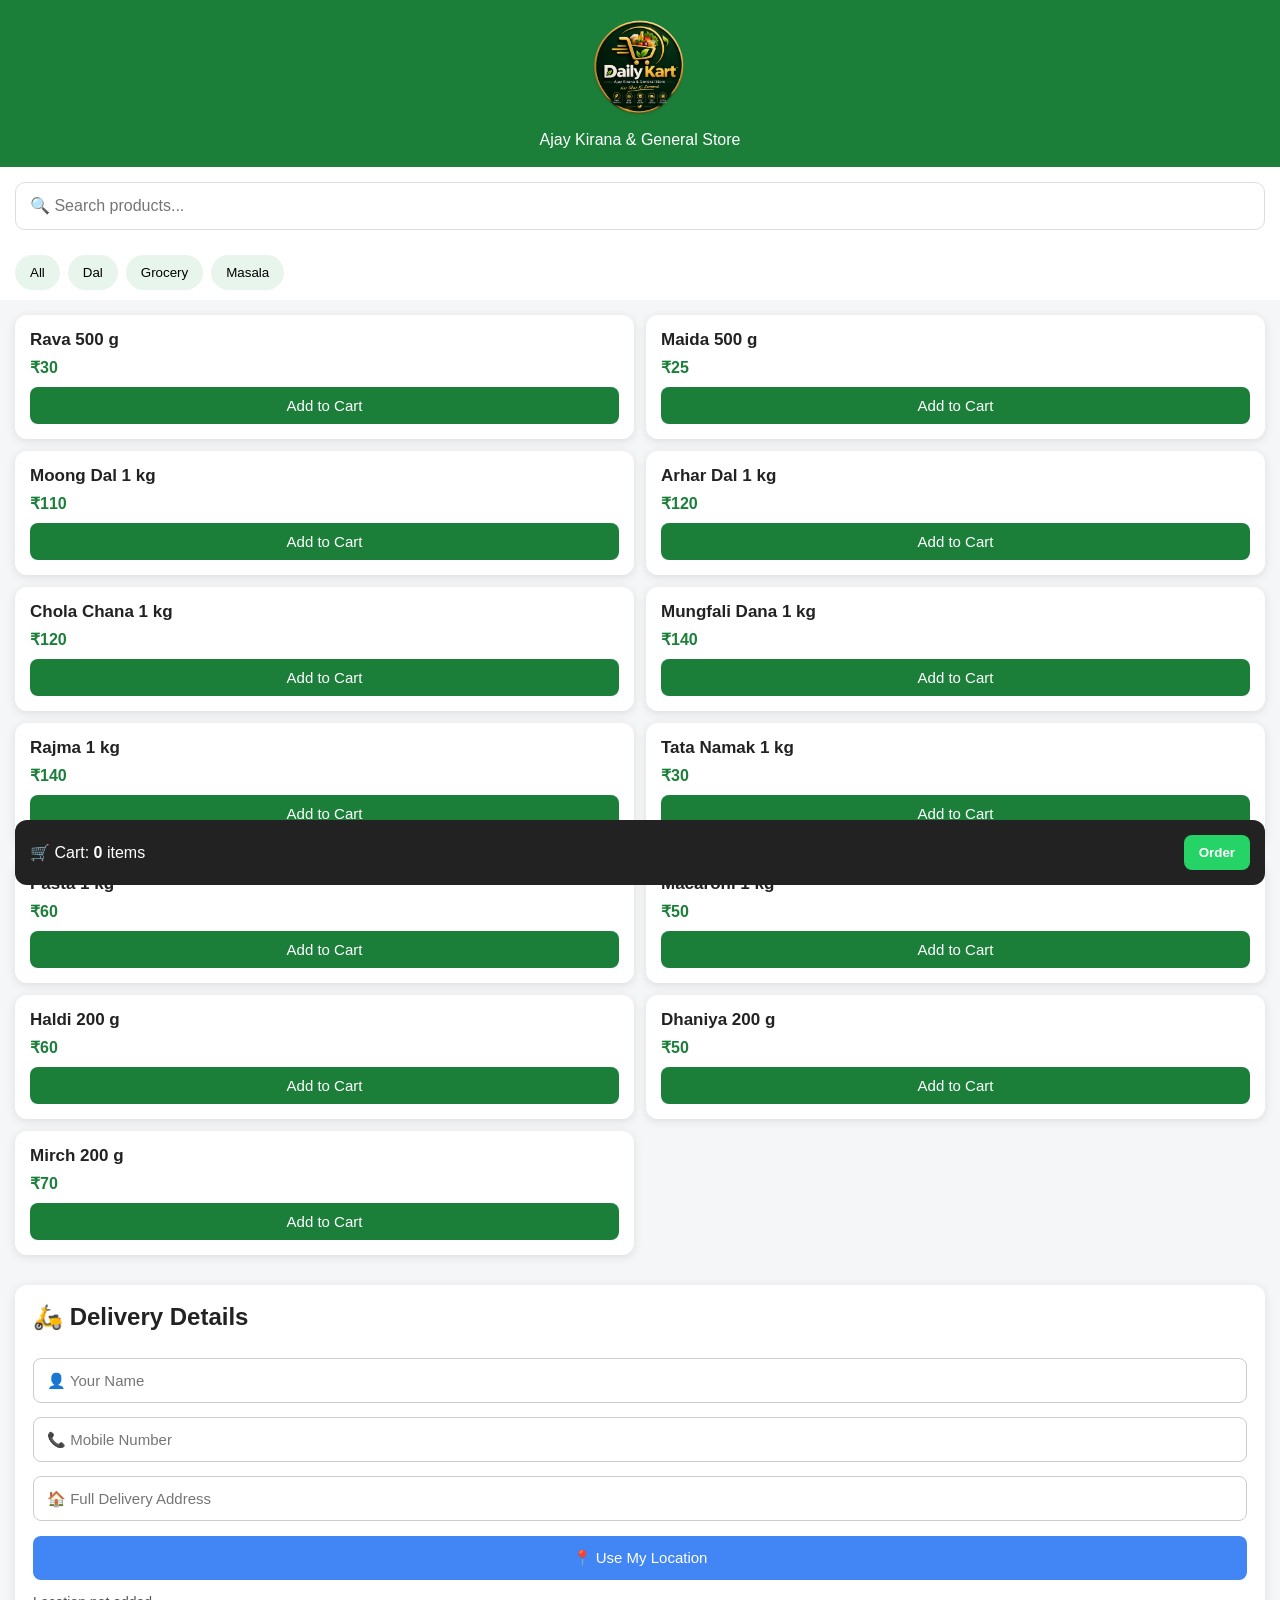
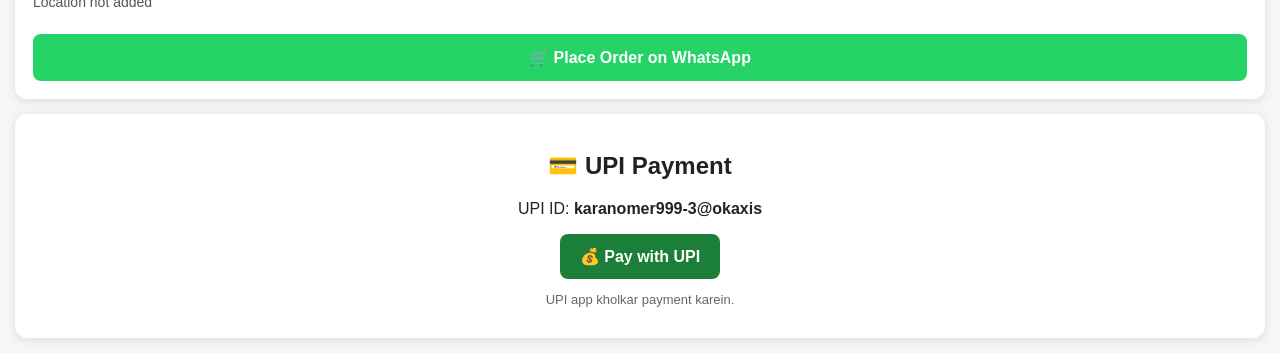
==== index.html @ 1f02f344 "Include logo image in header Added logo image to the header section." ====
<!DOCTYPE html>
<html lang="en">
<head>
<meta charset="UTF-8">
<meta name="viewport" content="width=device-width, initial-scale=1.0">

<title>Daily Kart - Ajay Kirana & General Store</title>

<style>
*{
  box-sizing:border-box;
}

body{
  margin:0;
  font-family:Arial,sans-serif;
  background:#f5f6f8;
  color:#222;
}

header{
  background:#1b7f3a;
  color:white;
  padding:18px;
  text-align:center;
}

header h1{
  margin:0;
  font-size:28px;
}

header p{
  margin:6px 0 0;
}

.search{
  padding:15px;
  background:white;
}

.search input{
  width:100%;
  padding:14px;
  border:1px solid #ddd;
  border-radius:10px;
  font-size:16px;
}

.categories{
  display:flex;
  gap:8px;
  overflow:auto;
  padding:10px 15px;
  background:white;
}

.categories button{
  border:0;
  padding:10px 15px;
  border-radius:20px;
  background:#e8f5ec;
  white-space:nowrap;
}

.products{
  display:grid;
  grid-template-columns:1fr 1fr;
  gap:12px;
  padding:15px;
}

.product{
  background:white;
  border-radius:12px;
  padding:15px;
  box-shadow:0 2px 8px #ddd;
}

.product h3{
  margin:0 0 8px;
  font-size:17px;
}

.price{
  color:#1b7f3a;
  font-weight:bold;
}

.product button{
  width:100%;
  margin-top:10px;
  padding:10px;
  border:0;
  border-radius:8px;
  background:#1b7f3a;
  color:white;
  font-size:15px;
}

.delivery{
  background:white;
  margin:15px;
  padding:18px;
  border-radius:12px;
  box-shadow:0 2px 8px #ddd;
}

.delivery h2{
  margin-top:0;
}

.delivery input{
  width:100%;
  padding:13px;
  margin:7px 0;
  border:1px solid #ccc;
  border-radius:8px;
  font-size:15px;
}

.location-btn{
  width:100%;
  padding:13px;
  margin-top:8px;
  border:0;
  border-radius:8px;
  background:#4285f4;
  color:white;
  font-size:15px;
}

.order-btn{
  width:100%;
  padding:14px;
  margin-top:10px;
  border:0;
  border-radius:8px;
  background:#25d366;
  color:white;
  font-size:16px;
  font-weight:bold;
}

#locationStatus{
  font-size:14px;
  color:#555;
}

.cart{
  position:fixed;
  bottom:15px;
  left:15px;
  right:15px;
  background:#222;
  color:white;
  padding:15px;
  border-radius:12px;
  display:flex;
  justify-content:space-between;
  align-items:center;
}

.cart button{
  background:#25d366;
  border:0;
  color:white;
  padding:10px 15px;
  border-radius:8px;
  font-weight:bold;
}
</style>
</head>

<body>

<header>
  <h1>
  <img src="daily-kart-premium-logo-4.png"
       alt="Daily Kart Logo"
       style="width:100px;height:100px;object-fit:contain;">
</h1>
<p>Ajay Kirana & General Store</p>
</header>

<div class="search">
<input
id="search"
type="text"
placeholder="🔍 Search products..."
>
</div>

<div class="categories">
<button onclick="filterProducts('all')">All</button>
<button onclick="filterProducts('dal')">Dal</button>
<button onclick="filterProducts('grocery')">Grocery</button>
<button onclick="filterProducts('masala')">Masala</button>
</div>

<div class="products" id="products"></div>

<div class="delivery">

<h2>🛵 Delivery Details</h2>

<input
id="customerName"
type="text"
placeholder="👤 Your Name"
>

<input
id="mobile"
type="tel"
placeholder="📞 Mobile Number"
>

<input
id="address"
type="text"
placeholder="🏠 Full Delivery Address"
>

<button
class="location-btn"
onclick="shareLocation()"
>
📍 Use My Location
</button>

<p id="locationStatus">
Location not added
</p>

<button
class="order-btn"
onclick="order()"
>
🛒 Place Order on WhatsApp
</button>

</div>

<div class="cart">

<span>
🛒 Cart: <b id="count">0</b> items
</span>

<button onclick="order()">
Order
</button>

</div>

<script>

const products = [

["Rava 500 g","grocery",30],

["Maida 500 g","grocery",25],

["Moong Dal 1 kg","dal",110],

["Arhar Dal 1 kg","dal",120],

["Chola Chana 1 kg","dal",120],

["Mungfali Dana 1 kg","grocery",140],

["Rajma 1 kg","dal",140],

["Tata Namak 1 kg","grocery",30],

["Pasta 1 kg","grocery",60],

["Macaroni 1 kg","grocery",50],

["Haldi 200 g","masala",60],

["Dhaniya 200 g","masala",50],

["Mirch 200 g","masala",70]

];

let cart = [];

let locationLink = "";


function showProducts(list = products){

const box = document.getElementById("products");

box.innerHTML = "";

list.forEach(p => {

box.innerHTML += `

<div class="product">

<h3>${p[0]}</h3>

<div class="price">
₹${p[2]}
</div>

<button onclick="addToCart('${p[0]}',${p[2]})">
Add to Cart
</button>

</div>

`;

});

}


function addToCart(name,price){

cart.push({
name:name,
price:price
});

document.getElementById("count").innerText =
cart.length;

}


function filterProducts(category){

if(category === "all"){

showProducts();

}else{

showProducts(
products.filter(p => p[1] === category)
);

}

}


document.getElementById("search")
.addEventListener("input",function(){

const text =
this.value.toLowerCase();

showProducts(

products.filter(p =>
p[0].toLowerCase().includes(text)
)

);

});


function shareLocation(){

if(!navigator.geolocation){

alert("Location is not supported on this phone.");

return;

}

document.getElementById("locationStatus").innerText =
"📍 Getting your location...";


navigator.geolocation.getCurrentPosition(

function(position){

const lat =
position.coords.latitude;

const lon =
position.coords.longitude;

locationLink =
"https://www.google.com/maps?q=" +
lat + "," + lon;

document.getElementById("locationStatus").innerText =
"✅ Location added successfully";

},

function(){

document.getElementById("locationStatus").innerText =
"❌ Location permission denied";

alert(
"Please allow location permission in Chrome."
);

}

);

}


function order(){

if(cart.length === 0){

alert(
"Please add products to cart first."
);

return;

}


const name =
document.getElementById("customerName").value.trim();

const mobile =
document.getElementById("mobile").value.trim();

const address =
document.getElementById("address").value.trim();


if(name === ""){

alert("Please enter your name.");

return;

}


if(mobile === ""){

alert("Please enter your mobile number.");

return;

}


if(address === ""){

alert("Please enter your delivery address.");

return;

}


let total = 0;

let items = "";


cart.forEach(function(item,index){

total += item.price;

items +=
(index + 1) +
". " +
item.name +
" - ₹" +
item.price +
"\n";

});


let message =

"🛒 DAILY KART ORDER\n\n" +

"👤 Name: " +
name +
"\n" +

"📞 Mobile: " +
mobile +
"\n" +

"🏠 Address: " +
address +
"\n\n" +

"📦 ITEMS:\n" +

items +

"\n💰 Total: ₹" +
total +
"\n";


if(locationLink !== ""){

message +=
"\n📍 Delivery Location:\n" +
locationLink +
"\n";

}else{

message +=
"\n📍 Location: Not provided\n";

}


message +=
"\nThank you for ordering from Daily Kart!";


const whatsappURL =

"https://wa.me/918840299142?text=" +

encodeURIComponent(message);


window.location.href = whatsappURL;

}


showProducts();

</script>
<div style="background:white;margin:15px;padding:18px;border-radius:12px;box-shadow:0 2px 8px #ddd;text-align:center;">
  <h2>💳 UPI Payment</h2>
  <p>UPI ID: <b>karanomer999-3@okaxis</b></p>

  <a href="upi://pay?pa=karanomer999-3@okaxis&pn=Daily%20Kart&cu=INR"
     style="display:inline-block;background:#1b7f3a;color:white;padding:13px 20px;border-radius:8px;text-decoration:none;font-weight:bold;">
     💰 Pay with UPI
  </a>

  <p style="font-size:13px;color:#666;">
    UPI app kholkar payment karein.
  </p>
</div>
</body>
</html>
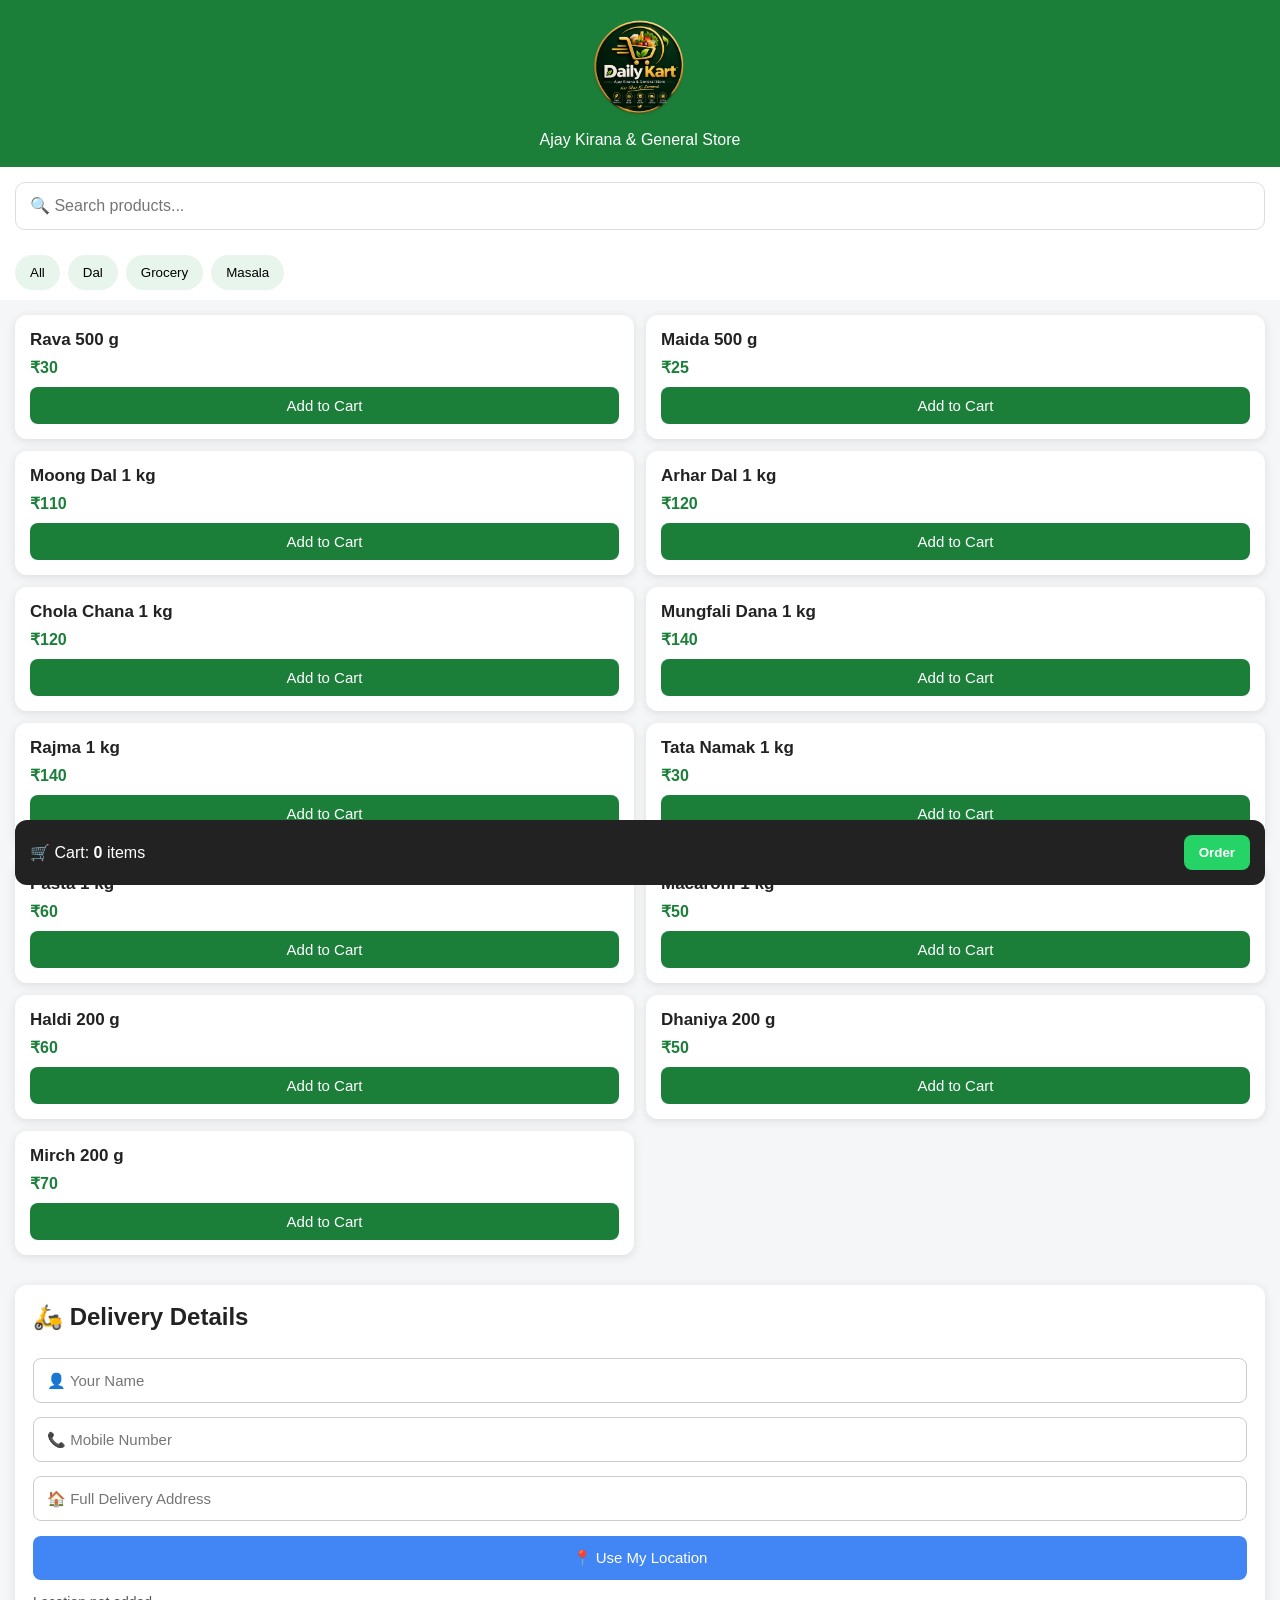
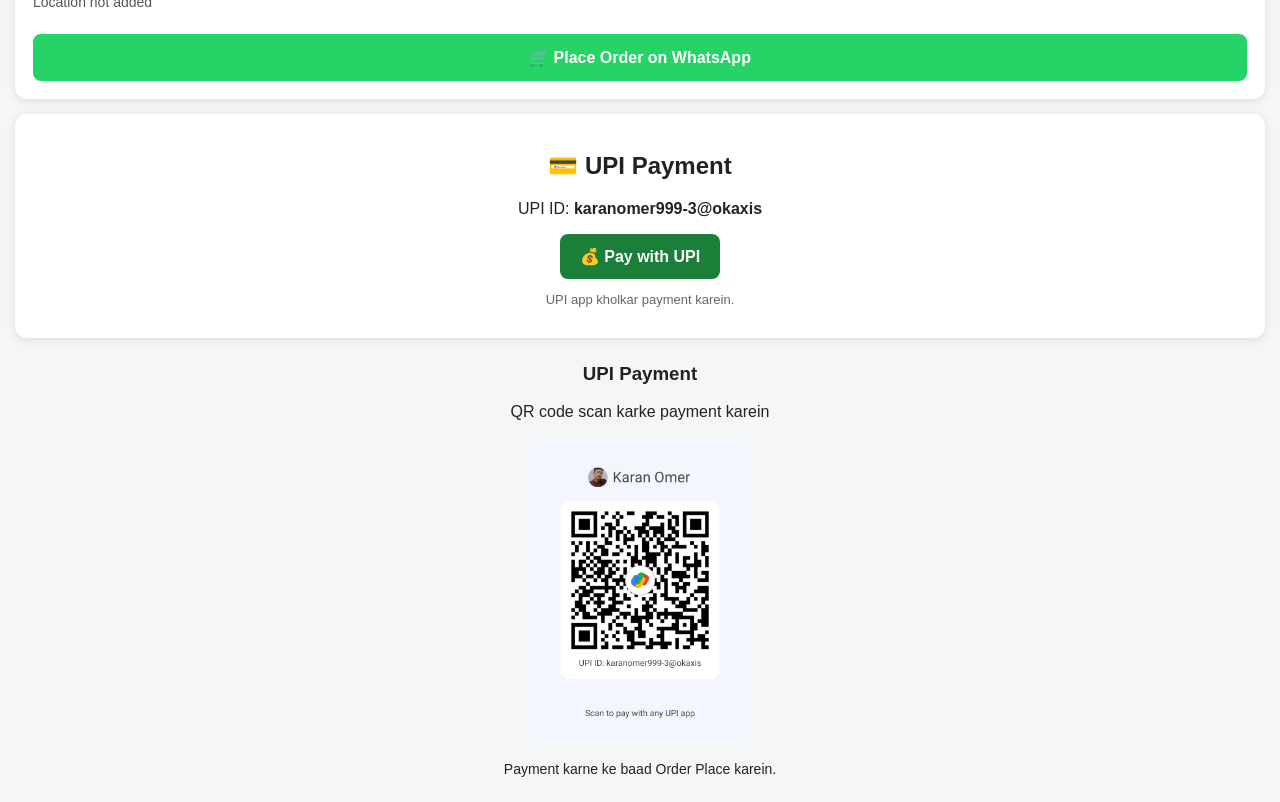
==== commit d42df037: "Add UPI payment section to index.html Added UPI payment section with QR code." ====
--- a/index.html
+++ b/index.html
@@ -560,5 +560,12 @@
     UPI app kholkar payment karein.
   </p>
 </div>
+<div style="text-align:center; margin:25px 0;">
+  <h3>UPI Payment</h3>
+  <p>QR code scan karke payment karein</p>
+  <img src="GooglePay_QR%20(1).png" alt="Google Pay QR Code"
+       style="width:220px; max-width:80%; height:auto;">
+  <p style="font-size:14px;">Payment karne ke baad Order Place karein.</p>
+</div>
 </body>
 </html>
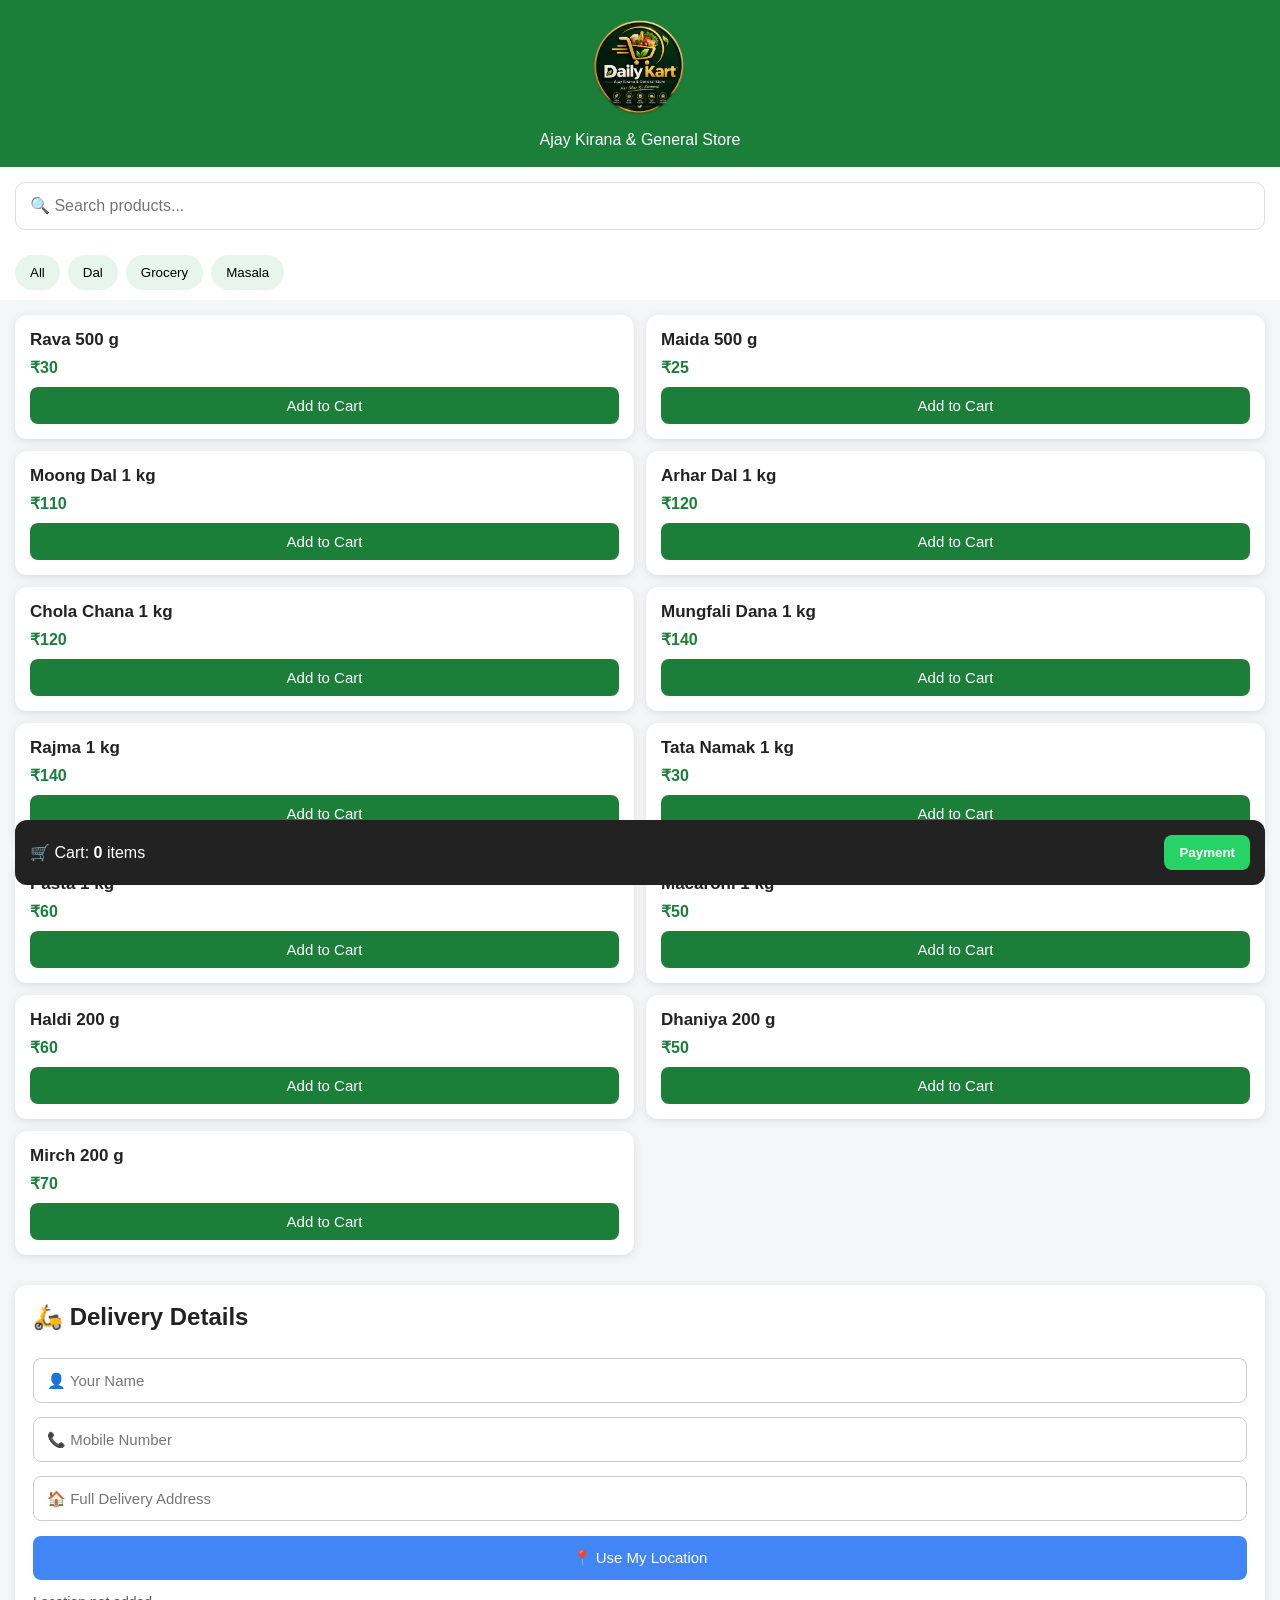
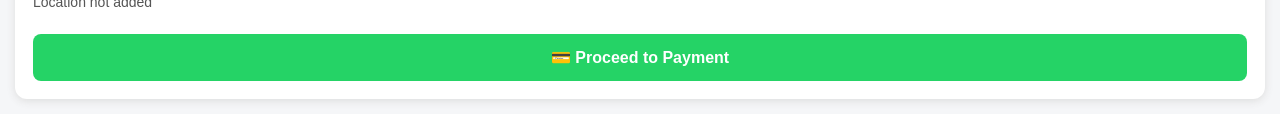
==== commit e9237d06: "Refactor payment section and update order button" ====
--- a/index.html
+++ b/index.html
@@ -169,36 +169,97 @@
   border-radius:8px;
   font-weight:bold;
 }
+
+#paymentBox{
+  display:none;
+  background:white;
+  margin:15px;
+  padding:20px;
+  border-radius:12px;
+  box-shadow:0 2px 8px #ddd;
+  text-align:center;
+}
+
+#paymentBox img{
+  width:240px;
+  max-width:90%;
+  height:auto;
+  display:block;
+  margin:15px auto;
+}
+
+.payment-btn{
+  width:100%;
+  padding:14px;
+  border:0;
+  border-radius:8px;
+  background:#1b7f3a;
+  color:white;
+  font-size:16px;
+  font-weight:bold;
+}
+
+.upi-btn{
+  display:inline-block;
+  background:#1b7f3a;
+  color:white;
+  padding:13px 20px;
+  border-radius:8px;
+  text-decoration:none;
+  font-weight:bold;
+}
 </style>
 </head>
 
 <body>
 
 <header>
-  <h1>
-  <img src="daily-kart-premium-logo-4.png"
-       alt="Daily Kart Logo"
-       style="width:100px;height:100px;object-fit:contain;">
+
+<h1>
+<img src="daily-kart-premium-logo-4.png"
+alt="Daily Kart Logo"
+style="width:100px;height:100px;object-fit:contain;">
 </h1>
+
 <p>Ajay Kirana & General Store</p>
+
 </header>
 
+
 <div class="search">
+
 <input
 id="search"
 type="text"
 placeholder="🔍 Search products..."
 >
+
 </div>
 
+
 <div class="categories">
-<button onclick="filterProducts('all')">All</button>
-<button onclick="filterProducts('dal')">Dal</button>
-<button onclick="filterProducts('grocery')">Grocery</button>
-<button onclick="filterProducts('masala')">Masala</button>
+
+<button onclick="filterProducts('all')">
+All
+</button>
+
+<button onclick="filterProducts('dal')">
+Dal
+</button>
+
+<button onclick="filterProducts('grocery')">
+Grocery
+</button>
+
+<button onclick="filterProducts('masala')">
+Masala
+</button>
+
 </div>
 
+
 <div class="products" id="products"></div>
+
 
 <div class="delivery">
 
@@ -233,14 +294,68 @@
 Location not added
 </p>
 
+
 <button
 class="order-btn"
-onclick="order()"
->
-🛒 Place Order on WhatsApp
+onclick="startPayment()"
+>
+💳 Proceed to Payment
 </button>
 
 </div>
+
+
+<!-- PAYMENT SECTION -->
+
+<div id="paymentBox">
+
+<h2>💳 UPI Payment</h2>
+
+<p>Total Amount:</p>
+
+<h2 id="paymentAmount">
+₹0
+</h2>
+
+<p>
+QR code scan karke payment karein
+</p>
+
+
+<img
+src="GooglePay_QR%20(1).png"
+alt="Google Pay QR Code"
+>
+
+
+<p>
+UPI ID:
+<b>karanomer999-3@okaxis</b>
+</p>
+
+
+<a
+class="upi-btn"
+href="upi://pay?pa=karanomer999-3@okaxis&pn=Daily%20Kart&cu=INR"
+>
+💰 Pay with UPI
+</a>
+
+
+<p style="font-size:14px;color:#666;">
+Payment karne ke baad neeche button dabayein.
+</p>
+
+
+<button
+class="payment-btn"
+onclick="paymentDone()"
+>
+✅ Payment Done — Place Order
+</button>
+
+</div>
+
 
 <div class="cart">
 
@@ -248,12 +363,13 @@
 🛒 Cart: <b id="count">0</b> items
 </span>
 
-<button onclick="order()">
-Order
+<button onclick="startPayment()">
+Payment
 </button>
 
 </div>
 
+
 <script>
 
 const products = [
@@ -286,6 +402,7 @@
 
 ];
 
+
 let cart = [];
 
 let locationLink = "";
@@ -297,7 +414,7 @@
 
 box.innerHTML = "";
 
-list.forEach(p => {
+list.forEach(function(p){
 
 box.innerHTML += `
 
@@ -325,8 +442,11 @@
 function addToCart(name,price){
 
 cart.push({
+
 name:name,
+
 price:price
+
 });
 
 document.getElementById("count").innerText =
@@ -344,7 +464,13 @@
 }else{
 
 showProducts(
-products.filter(p => p[1] === category)
+
+products.filter(function(p){
+
+return p[1] === category;
+
+})
+
 );
 
 }
@@ -360,9 +486,13 @@
 
 showProducts(
 
-products.filter(p =>
-p[0].toLowerCase().includes(text)
-)
+products.filter(function(p){
+
+return p[0]
+.toLowerCase()
+.includes(text);
+
+})
 
 );
 
@@ -373,13 +503,17 @@
 
 if(!navigator.geolocation){
 
-alert("Location is not supported on this phone.");
+alert(
+"Location is not supported on this phone."
+);
 
 return;
 
 }
 
-document.getElementById("locationStatus").innerText =
+
+document.getElementById("locationStatus")
+.innerText =
 "📍 Getting your location...";
 
 
@@ -392,19 +526,23 @@
 
 const lon =
 position.coords.longitude;
+
 
 locationLink =
 "https://www.google.com/maps?q=" +
 lat + "," + lon;
 
-document.getElementById("locationStatus").innerText =
+
+document.getElementById("locationStatus")
+.innerText =
 "✅ Location added successfully";
 
 },
 
 function(){
 
-document.getElementById("locationStatus").innerText =
+document.getElementById("locationStatus")
+.innerText =
 "❌ Location permission denied";
 
 alert(
@@ -418,7 +556,7 @@
 }
 
 
-function order(){
+function startPayment(){
 
 if(cart.length === 0){
 
@@ -432,13 +570,21 @@
 
 
 const name =
-document.getElementById("customerName").value.trim();
+document.getElementById("customerName")
+.value
+.trim();
+
 
 const mobile =
-document.getElementById("mobile").value.trim();
+document.getElementById("mobile")
+.value
+.trim();
+
 
 const address =
-document.getElementById("address").value.trim();
+document.getElementById("address")
+.value
+.trim();
 
 
 if(name === ""){
@@ -470,6 +616,67 @@
 
 let total = 0;
 
+
+cart.forEach(function(item){
+
+total += item.price;
+
+});
+
+
+document.getElementById("paymentAmount")
+.innerText =
+"₹" + total;
+
+
+document.getElementById("paymentBox")
+.style.display =
+"block";
+
+
+document.getElementById("paymentBox")
+.scrollIntoView({
+
+behavior:"smooth"
+
+});
+
+}
+
+
+function paymentDone(){
+
+if(cart.length === 0){
+
+alert(
+"Please add products to cart first."
+);
+
+return;
+
+}
+
+
+const name =
+document.getElementById("customerName")
+.value
+.trim();
+
+
+const mobile =
+document.getElementById("mobile")
+.value
+.trim();
+
+
+const address =
+document.getElementById("address")
+.value
+.trim();
+
+
+let total = 0;
+
 let items = "";
 
 
@@ -477,7 +684,9 @@
 
 total += item.price;
 
+
 items +=
+
 (index + 1) +
 ". " +
 item.name +
@@ -516,6 +725,7 @@
 if(locationLink !== ""){
 
 message +=
+
 "\n📍 Delivery Location:\n" +
 locationLink +
 "\n";
@@ -523,12 +733,16 @@
 }else{
 
 message +=
+
 "\n📍 Location: Not provided\n";
 
 }
 
 
 message +=
+
+"\n💳 Payment: Customer marked as paid\n" +
+
 "\nThank you for ordering from Daily Kart!";
 
 
@@ -539,7 +753,8 @@
 encodeURIComponent(message);
 
 
-window.location.href = whatsappURL;
+window.location.href =
+whatsappURL;
 
 }
 
@@ -547,25 +762,6 @@
 showProducts();
 
 </script>
-<div style="background:white;margin:15px;padding:18px;border-radius:12px;box-shadow:0 2px 8px #ddd;text-align:center;">
-  <h2>💳 UPI Payment</h2>
-  <p>UPI ID: <b>karanomer999-3@okaxis</b></p>
-
-  <a href="upi://pay?pa=karanomer999-3@okaxis&pn=Daily%20Kart&cu=INR"
-     style="display:inline-block;background:#1b7f3a;color:white;padding:13px 20px;border-radius:8px;text-decoration:none;font-weight:bold;">
-     💰 Pay with UPI
-  </a>
-
-  <p style="font-size:13px;color:#666;">
-    UPI app kholkar payment karein.
-  </p>
-</div>
-<div style="text-align:center; margin:25px 0;">
-  <h3>UPI Payment</h3>
-  <p>QR code scan karke payment karein</p>
-  <img src="GooglePay_QR%20(1).png" alt="Google Pay QR Code"
-       style="width:220px; max-width:80%; height:auto;">
-  <p style="font-size:14px;">Payment karne ke baad Order Place karein.</p>
-</div>
+
 </body>
 </html>
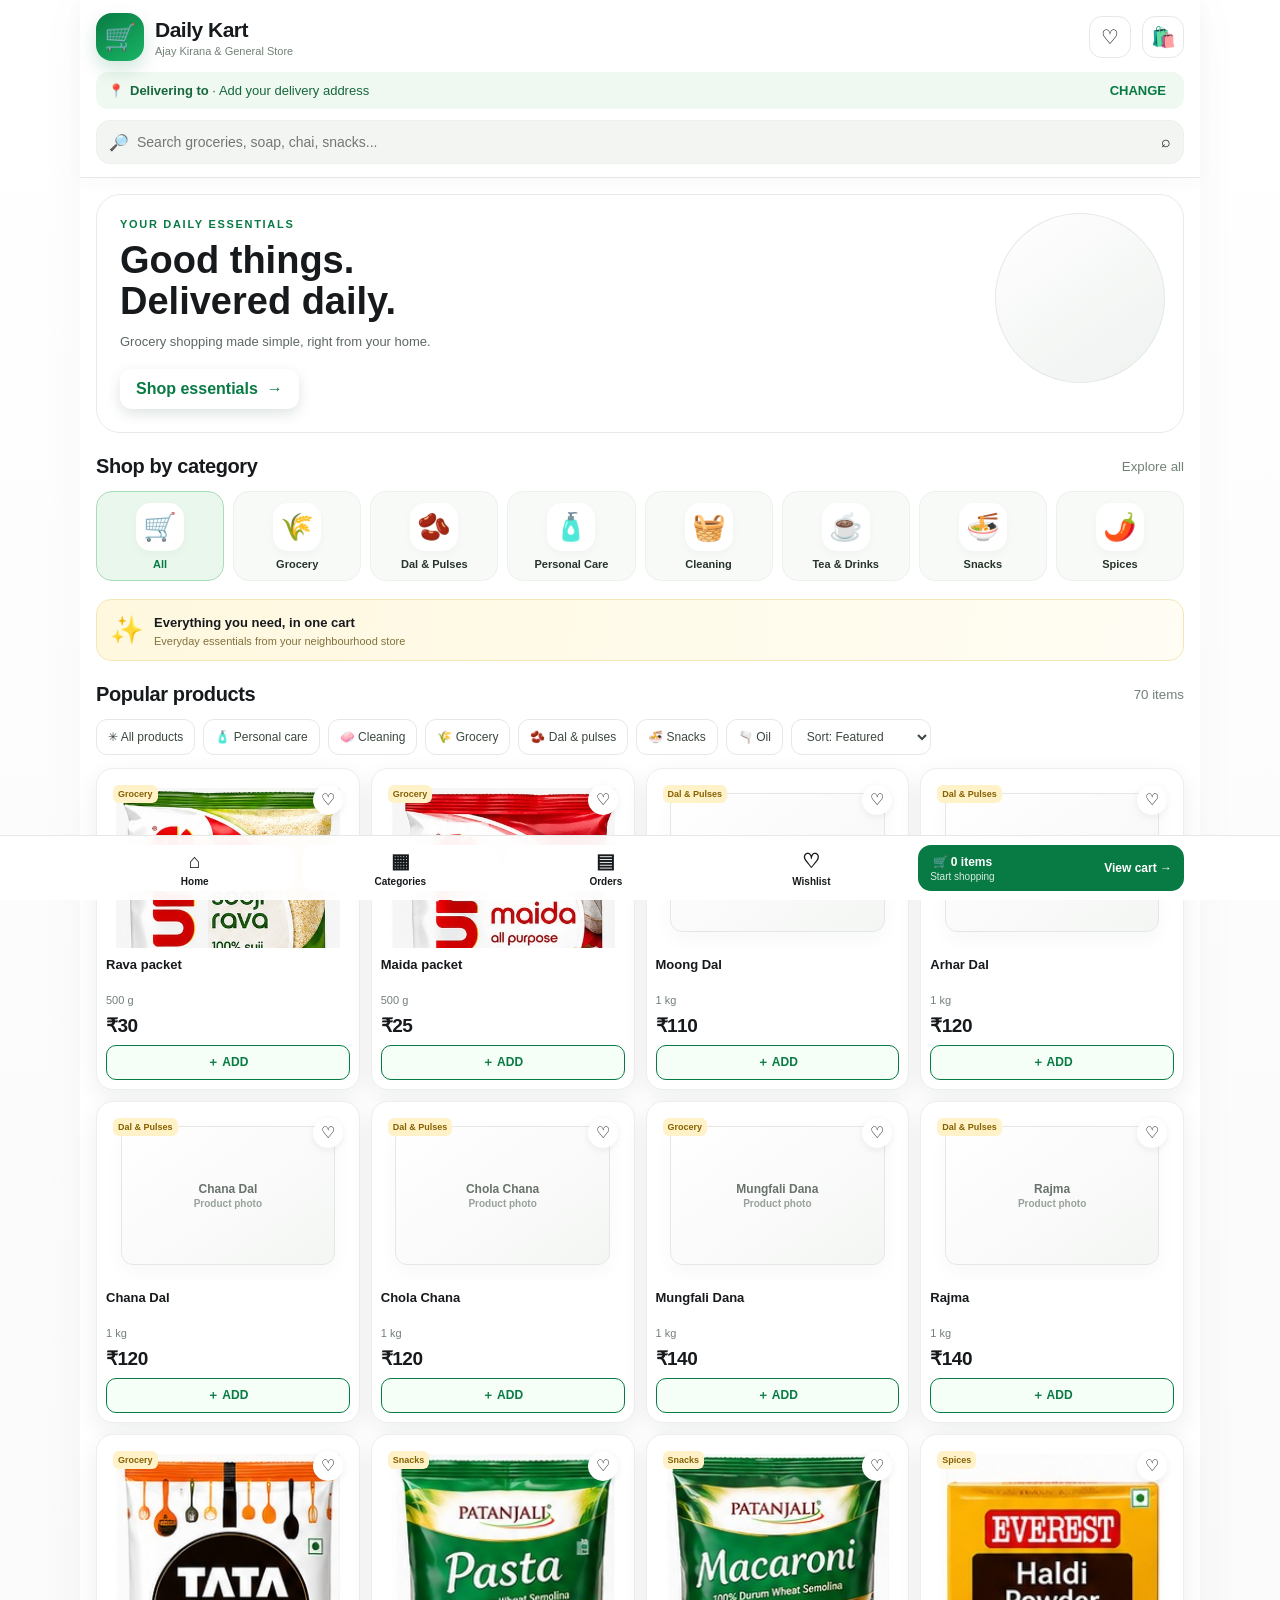
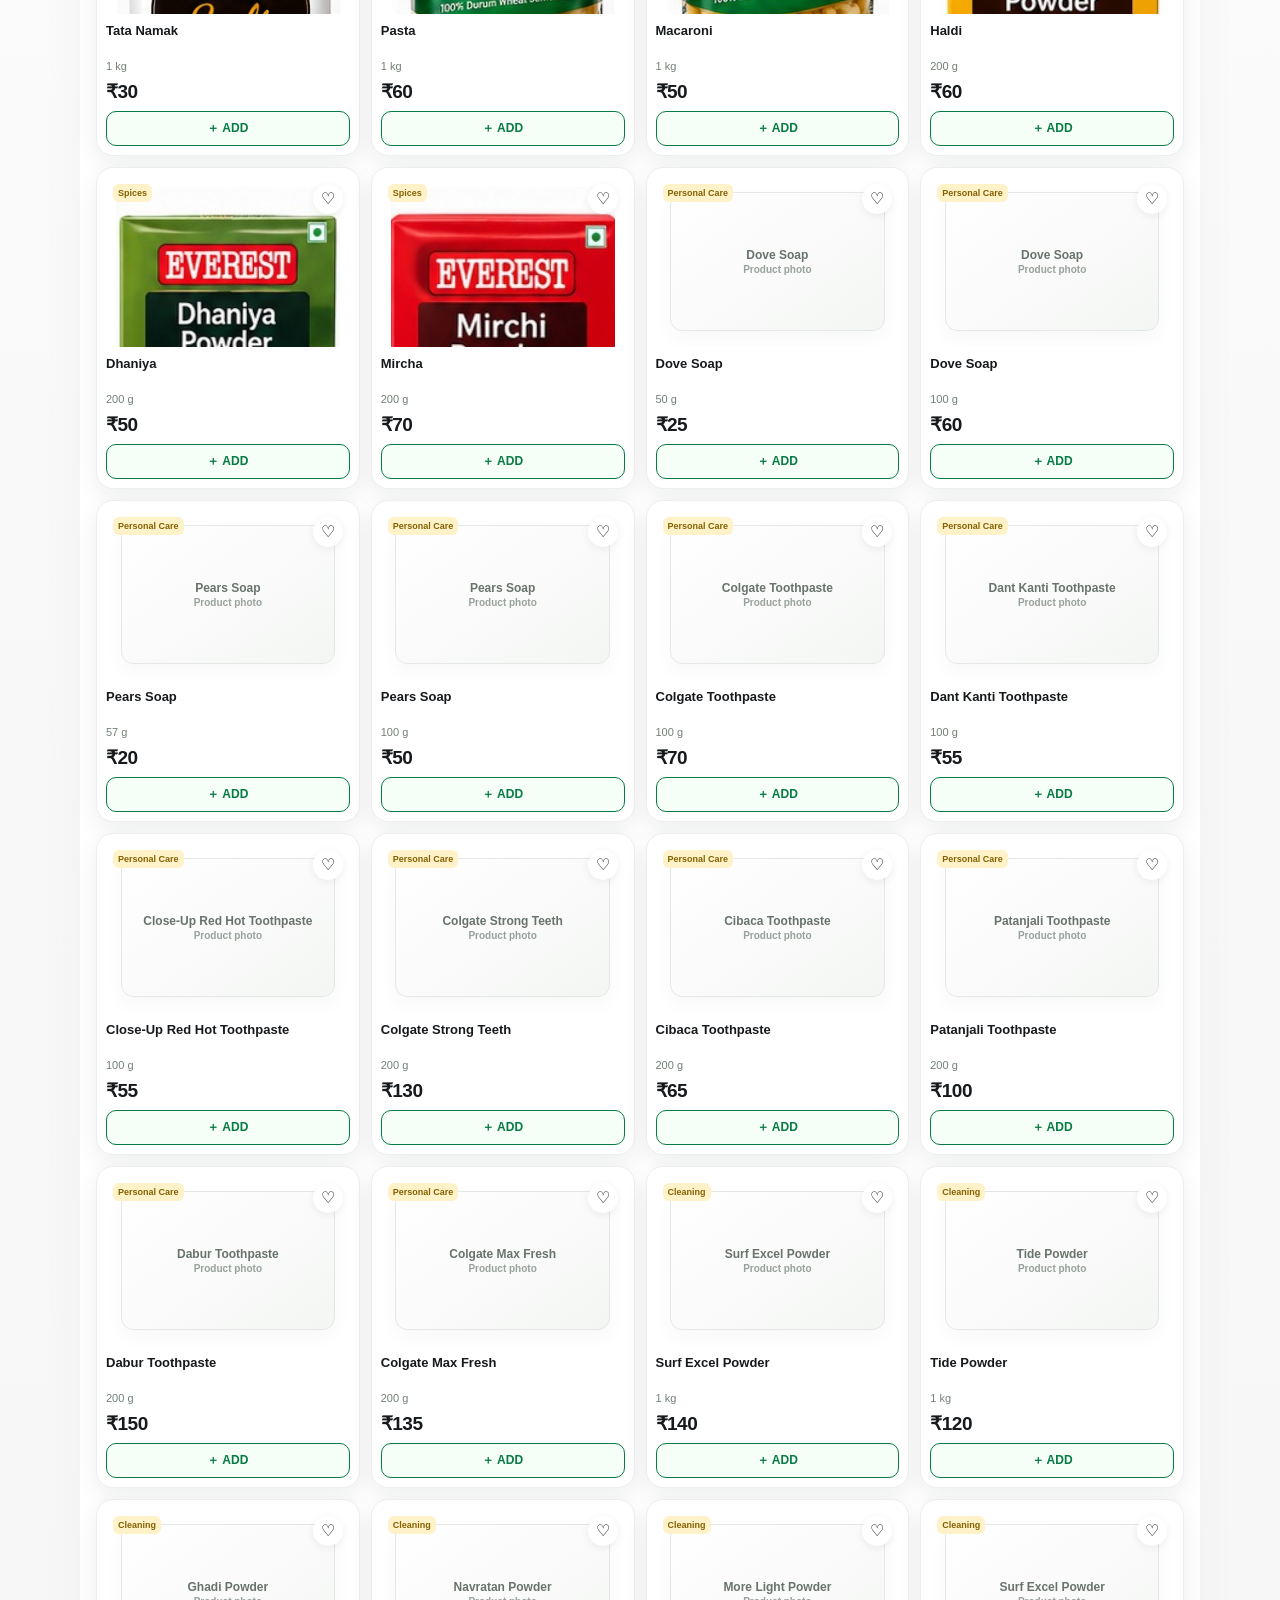
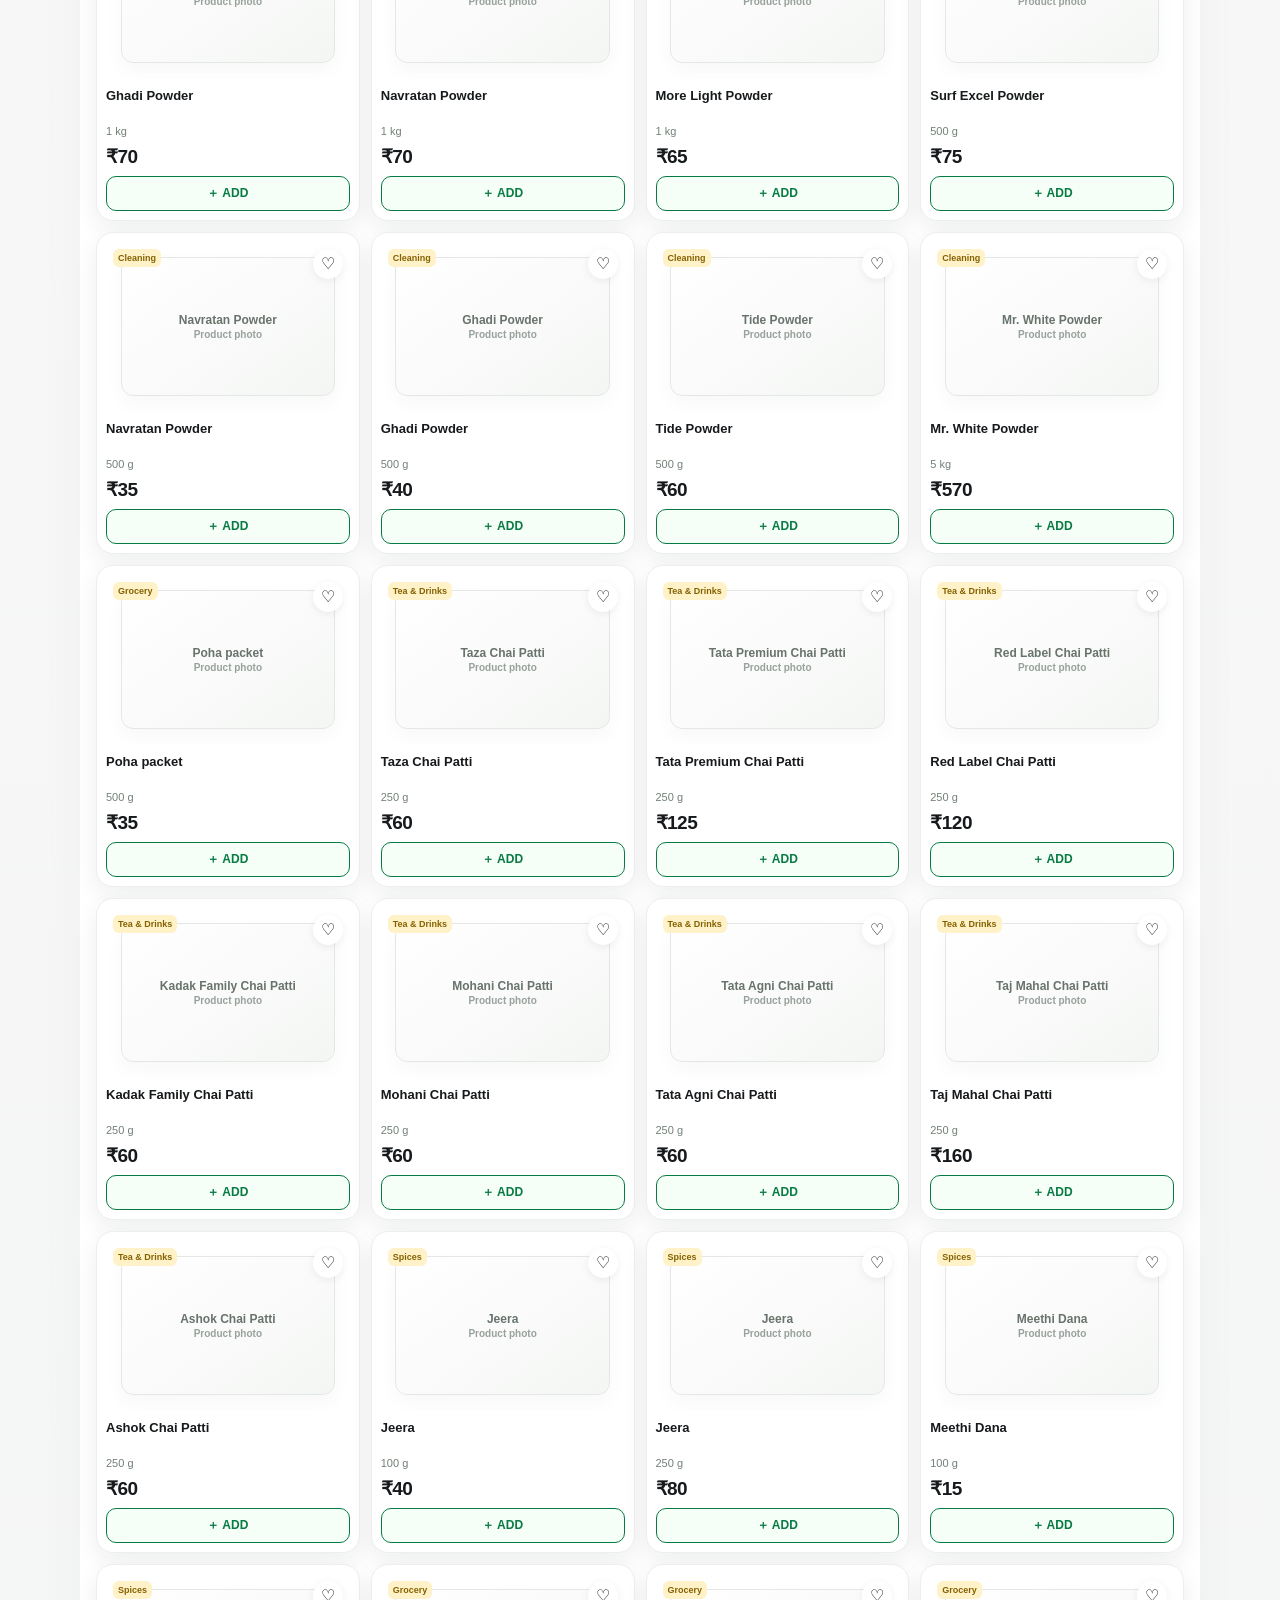
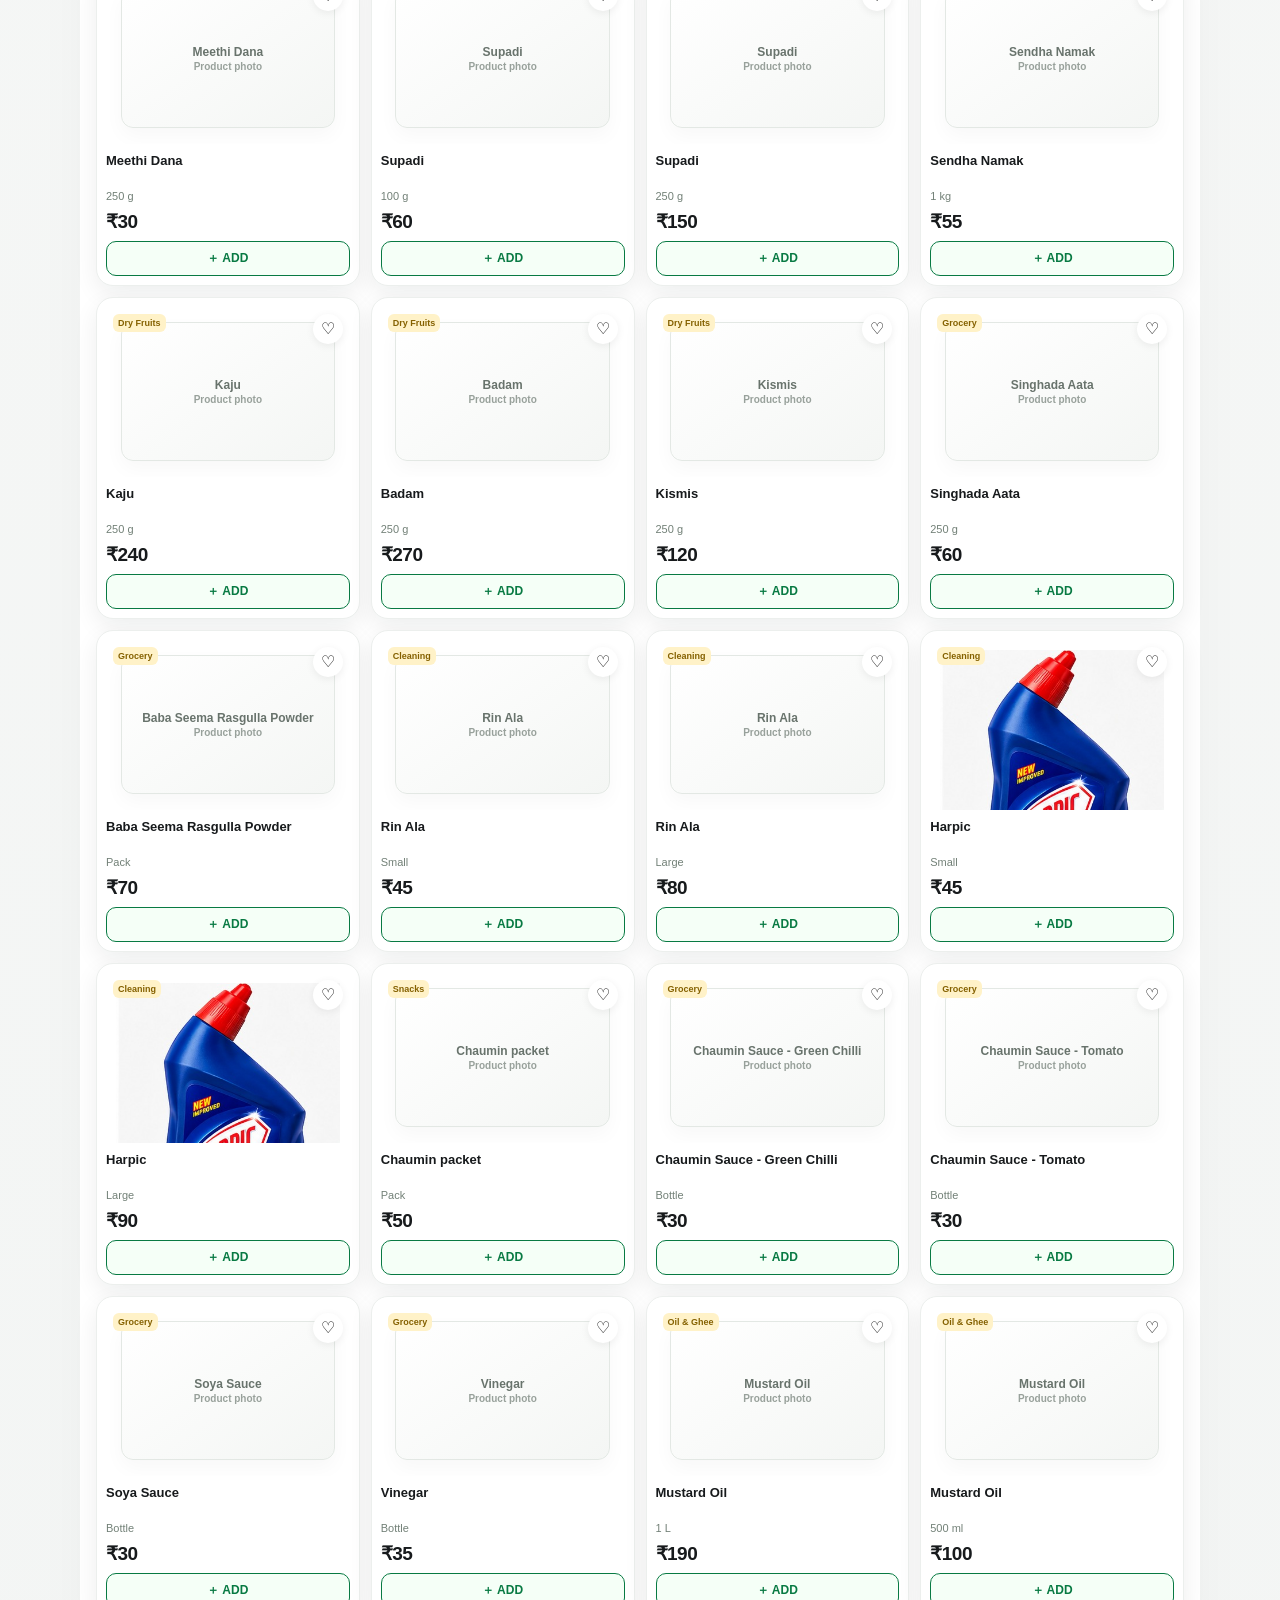
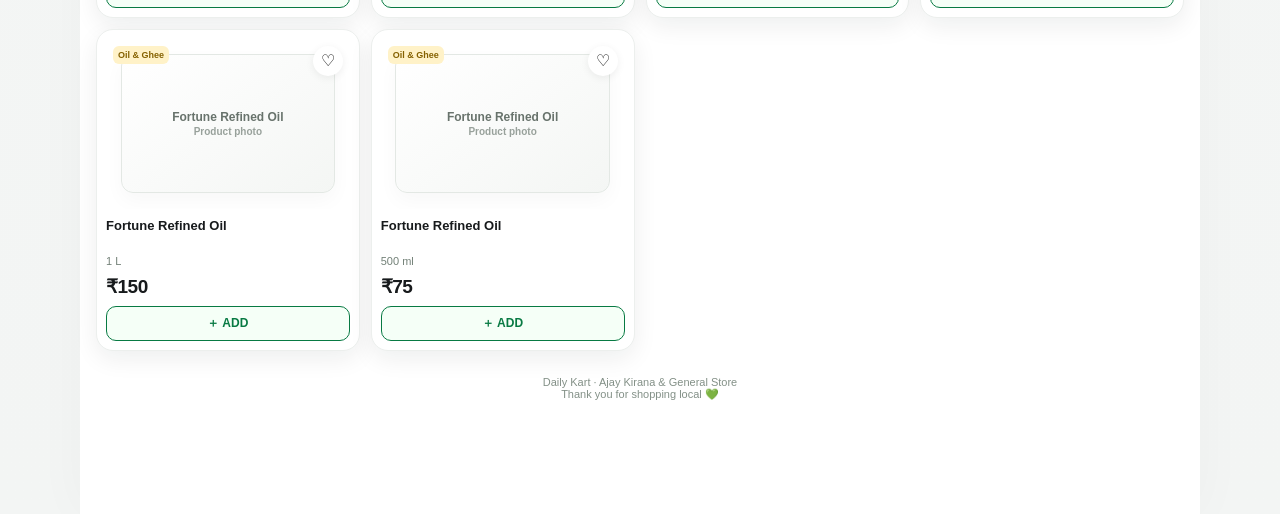
==== commit b3d781e5: "Rename Daily_Kart_JEERA_METHI_LOGO_SAHI_FINAL-2.html to index.html" ====
--- a/index.html
+++ b/index.html
@@ -1,767 +1,222 @@
 <!DOCTYPE html>
 <html lang="en">
 <head>
-<meta charset="UTF-8">
-<meta name="viewport" content="width=device-width, initial-scale=1.0">
-
-<title>Daily Kart - Ajay Kirana & General Store</title>
-
+<meta charset="UTF-8"><meta name="viewport" content="width=device-width,initial-scale=1">
+<meta name="theme-color" content="#087a43">
+<title>Daily Kart | Ajay Kirana & General Store</title>
 <style>
-*{
-  box-sizing:border-box;
-}
-
-body{
-  margin:0;
-  font-family:Arial,sans-serif;
-  background:#f5f6f8;
-  color:#222;
-}
-
-header{
-  background:#1b7f3a;
-  color:white;
-  padding:18px;
-  text-align:center;
-}
-
-header h1{
-  margin:0;
-  font-size:28px;
-}
-
-header p{
-  margin:6px 0 0;
-}
-
-.search{
-  padding:15px;
-  background:white;
-}
-
-.search input{
-  width:100%;
-  padding:14px;
-  border:1px solid #ddd;
-  border-radius:10px;
-  font-size:16px;
-}
-
-.categories{
-  display:flex;
-  gap:8px;
-  overflow:auto;
-  padding:10px 15px;
-  background:white;
-}
-
-.categories button{
-  border:0;
-  padding:10px 15px;
-  border-radius:20px;
-  background:#e8f5ec;
-  white-space:nowrap;
-}
-
-.products{
-  display:grid;
-  grid-template-columns:1fr 1fr;
-  gap:12px;
-  padding:15px;
-}
-
-.product{
-  background:white;
-  border-radius:12px;
-  padding:15px;
-  box-shadow:0 2px 8px #ddd;
-}
-
-.product h3{
-  margin:0 0 8px;
-  font-size:17px;
-}
-
-.price{
-  color:#1b7f3a;
-  font-weight:bold;
-}
-
-.product button{
-  width:100%;
-  margin-top:10px;
-  padding:10px;
-  border:0;
-  border-radius:8px;
-  background:#1b7f3a;
-  color:white;
-  font-size:15px;
-}
-
-.delivery{
-  background:white;
-  margin:15px;
-  padding:18px;
-  border-radius:12px;
-  box-shadow:0 2px 8px #ddd;
-}
-
-.delivery h2{
-  margin-top:0;
-}
-
-.delivery input{
-  width:100%;
-  padding:13px;
-  margin:7px 0;
-  border:1px solid #ccc;
-  border-radius:8px;
-  font-size:15px;
-}
-
-.location-btn{
-  width:100%;
-  padding:13px;
-  margin-top:8px;
-  border:0;
-  border-radius:8px;
-  background:#4285f4;
-  color:white;
-  font-size:15px;
-}
-
-.order-btn{
-  width:100%;
-  padding:14px;
-  margin-top:10px;
-  border:0;
-  border-radius:8px;
-  background:#25d366;
-  color:white;
-  font-size:16px;
-  font-weight:bold;
-}
-
-#locationStatus{
-  font-size:14px;
-  color:#555;
-}
-
-.cart{
-  position:fixed;
-  bottom:15px;
-  left:15px;
-  right:15px;
-  background:#222;
-  color:white;
-  padding:15px;
-  border-radius:12px;
-  display:flex;
-  justify-content:space-between;
-  align-items:center;
-}
-
-.cart button{
-  background:#25d366;
-  border:0;
-  color:white;
-  padding:10px 15px;
-  border-radius:8px;
-  font-weight:bold;
-}
-
-#paymentBox{
-  display:none;
-  background:white;
-  margin:15px;
-  padding:20px;
-  border-radius:12px;
-  box-shadow:0 2px 8px #ddd;
-  text-align:center;
-}
-
-#paymentBox img{
-  width:240px;
-  max-width:90%;
-  height:auto;
-  display:block;
-  margin:15px auto;
-}
-
-.payment-btn{
-  width:100%;
-  padding:14px;
-  border:0;
-  border-radius:8px;
-  background:#1b7f3a;
-  color:white;
-  font-size:16px;
-  font-weight:bold;
-}
-
-.upi-btn{
-  display:inline-block;
-  background:#1b7f3a;
-  color:white;
-  padding:13px 20px;
-  border-radius:8px;
-  text-decoration:none;
-  font-weight:bold;
-}
+:root{--green:#087a43;--green2:#10a65b;--ink:#17231b;--muted:#728077;--bg:#f6f7f6;--line:#e5e9e6;--gold:#ffcf59}
+*{box-sizing:border-box}body{margin:0;background:var(--bg);color:var(--ink);font-family:Inter,Arial,sans-serif}button,input,select{font:inherit}button{cursor:pointer}.app{max-width:1120px;margin:auto;background:#fff;min-height:100vh;padding-bottom:88px}
+header{position:sticky;top:0;z-index:20;background:#fff;border-bottom:1px solid var(--line);padding:13px 16px;box-shadow:0 4px 18px #12301208}
+.headrow{display:flex;align-items:center;gap:11px}.logo{width:48px;height:48px;border-radius:16px;background:linear-gradient(145deg,var(--green),#19b565);color:#fff;display:grid;place-items:center;font-size:26px;box-shadow:0 8px 18px #087a4330}.brand{flex:1}.brand b{font-size:21px;letter-spacing:-.5px}.brand small{display:block;color:var(--muted);font-size:11px;margin-top:3px}.headbtn{border:1px solid var(--line);background:#fff;border-radius:13px;width:42px;height:42px;font-size:20px}
+.address{margin-top:11px;background:#eff8f1;color:#17673d;border-radius:12px;padding:10px 12px;font-size:13px;display:flex;align-items:center;gap:6px}.address span{flex:1}.address button{border:0;background:none;color:var(--green);font-weight:800}
+.search{display:flex;align-items:center;gap:8px;background:#f3f5f3;border:1px solid #edf0ed;border-radius:14px;padding:0 12px;margin-top:11px}.search input{border:0;outline:0;background:transparent;padding:13px 0;width:100%;font-size:14px}
+.hero{margin:16px;border-radius:24px;padding:23px;color:#fff;background:linear-gradient(135deg,#ffffff 0%,#f1f3f2 58%,#e8eeea 100%);color:var(--ink);border:1px solid #e2e7e3;position:relative;overflow:hidden;min-height:190px}.hero:after{content:"";position:absolute;right:18px;top:18px;width:170px;height:170px;border-radius:50%;background:linear-gradient(145deg,#ffffff,#edf1ee);box-shadow:inset 0 0 0 1px #e2e7e3;opacity:.9}.eyebrow{font-size:11px;font-weight:900;letter-spacing:1.7px;color:var(--green)}.hero h1{font-size:29px;line-height:1.08;margin:10px 0;max-width:65%}.hero p{font-size:13px;line-height:1.5;margin:0 0 17px;max-width:65%;color:#5d6861}.hero button{border:0;border-radius:12px;background:#fff;color:var(--green);padding:11px 16px;font-weight:900;box-shadow:0 5px 14px #003b1c22}
+.section{padding:0 16px;margin-top:22px}.sectionhead{display:flex;align-items:center;justify-content:space-between;gap:10px;margin-bottom:13px}.section h2{font-size:20px;margin:0;letter-spacing:-.4px}.sectionhead small{color:var(--muted)}
+.categories{display:grid;grid-template-columns:repeat(4,1fr);gap:9px}.category{border:1px solid #edf1ed;background:#f7faf7;border-radius:16px;padding:11px 3px 10px;text-align:center;color:#27342b;font-size:11px;font-weight:800}.category .emoji{width:48px;height:48px;margin:0 auto 7px;border-radius:15px;background:#fff;display:grid;place-items:center;font-size:27px;box-shadow:0 3px 10px #11331108}.category.active{background:#e9f7ed;border-color:#a9dcb8;color:var(--green)}
+.offerstrip{margin:18px 16px 0;border:1px solid #f4e6b5;background:linear-gradient(100deg,#fff8df,#fffdf4);border-radius:15px;padding:13px;display:flex;gap:10px;align-items:center}.offerstrip strong{font-size:13px}.offerstrip small{display:block;color:#83713d;font-size:11px;margin-top:4px}
+.tools{display:flex;gap:8px;overflow:auto;padding:0 16px 13px}.tools button,.tools select{white-space:nowrap;border:1px solid var(--line);background:white;border-radius:11px;padding:9px 11px;font-size:12px;color:#3b493e}
+.products{display:grid;grid-template-columns:repeat(2,minmax(0,1fr));gap:11px;padding:0 16px}.card{border:1px solid #e8eee8;border-radius:17px;padding:9px;position:relative;background:#fff;box-shadow:0 5px 17px #15351507;min-width:0}.productpic{height:150px;border-radius:12px;background:#fff;display:grid;place-items:center;position:relative;overflow:hidden}.productpic img{width:100%;height:100%;object-fit:contain;padding:10px;display:block}.photoFallback{width:88%;height:82%;border:1px solid #e3e8e4;border-radius:12px;background:linear-gradient(145deg,#fff,#f4f6f4);display:grid;place-content:center;text-align:center;padding:12px;color:#68736c;font-size:12px;font-weight:700;box-shadow:0 8px 20px #10201008}.photoFallback strong{font-size:13px;color:#27342b}.photoFallback small{margin-top:5px;color:#98a19b}.heart{position:absolute;right:7px;top:7px;border:0;border-radius:50%;width:30px;height:30px;background:#fff;box-shadow:0 2px 8px #0001;font-size:16px}.tag{position:absolute;left:7px;top:7px;background:#fff2c8;color:#856100;border-radius:6px;padding:4px 5px;font-size:9px;font-weight:900}.pname{font-size:13px;font-weight:800;line-height:1.3;margin-top:9px;min-height:34px}.pmeta{font-size:11px;color:var(--muted);margin-top:3px}.price{font-size:19px;font-weight:900;margin-top:8px;letter-spacing:-.5px}.add{margin-top:8px;width:100%;border:1.5px solid var(--green);background:#f5fff7;color:var(--green);font-weight:900;border-radius:10px;padding:8px 4px;font-size:12px}.qty{display:flex;align-items:center;justify-content:space-between;margin-top:8px;background:var(--green);border-radius:10px;padding:4px;color:#fff;font-weight:900}.qty button{border:0;border-radius:7px;background:#fff;color:var(--green);width:27px;height:27px;font-weight:900}.empty{grid-column:1/-1;text-align:center;color:var(--muted);padding:35px 10px}
+.bottom{position:fixed;bottom:0;left:0;right:0;background:#ffffffef;backdrop-filter:blur(12px);border-top:1px solid var(--line);z-index:25;padding:9px 16px calc(9px + env(safe-area-inset-bottom));display:flex;justify-content:center}.bottominner{max-width:1088px;width:100%;display:flex;gap:8px}.nav{flex:1;border:0;background:transparent;color:#758078;font-size:10px;font-weight:800;padding:4px 2px}.nav span{display:block;font-size:20px;margin-bottom:3px}.nav.active{color:var(--green)}.cartnav{flex:1.25;background:var(--green);color:#fff;border-radius:13px;padding:8px 12px;display:flex;align-items:center;justify-content:space-between;border:0;font-size:12px;font-weight:900}.cartnav small{display:block;font-weight:500;opacity:.85;margin-top:2px}
+.modal{display:none;position:fixed;inset:0;background:#07180dcc;z-index:60;align-items:flex-end;justify-content:center}.modal.show{display:flex}.modalbox{width:min(620px,100%);max-height:88vh;overflow:auto;background:#fff;border-radius:23px 23px 0 0;padding:20px 18px 28px;box-shadow:0 -15px 60px #0002}.modalhead{display:flex;align-items:center;justify-content:space-between;margin-bottom:12px}.modalhead h2{font-size:21px;margin:0}.close{border:0;background:#f0f4f0;border-radius:50%;width:34px;height:34px;font-size:18px}.cartline{display:flex;justify-content:space-between;align-items:center;gap:10px;padding:12px 0;border-bottom:1px solid var(--line);font-size:13px}.cartline small{display:block;color:var(--muted);margin-top:3px}.cartline button{border:0;background:#eaf6ed;color:var(--green);border-radius:8px;padding:6px 9px;font-weight:900}.field{width:100%;border:1px solid #dfe7df;border-radius:12px;padding:12px;margin:5px 0 11px;outline-color:var(--green);background:#fff}.label{font-size:12px;font-weight:800;color:#425247}.primary{width:100%;border:0;background:var(--green);color:#fff;padding:13px;border-radius:12px;font-weight:900;margin-top:9px}.secondary{width:100%;border:1px solid #dce8de;background:#f6fbf7;color:var(--green);padding:12px;border-radius:12px;font-weight:900;margin-top:8px}.notice{background:#f0f8f2;border-radius:12px;padding:11px;color:#28643f;font-size:12px;line-height:1.5;margin:10px 0}.payopt{display:flex;gap:8px;align-items:center;padding:12px;border:1px solid var(--line);border-radius:12px;margin:8px 0;font-size:13px}.footnote{text-align:center;color:#839087;font-size:11px;padding:25px 16px}
+@media(min-width:650px){.hero h1{font-size:38px}.categories{grid-template-columns:repeat(8,1fr)}.products{grid-template-columns:repeat(4,minmax(0,1fr))}.productpic{height:170px}.app{box-shadow:0 0 50px #183c1808}}
+</style>
+
+<style id="premium-neutral-overrides">
+:root{--dk-green:#198754;--dk-dark:#14532d;--dk-bg:#f5f6f5;--dk-card:#fff;--dk-text:#171a1c;--dk-muted:#6b7280}
+html,body{background:#f5f6f5!important;color:#171a1c!important}
+body{background:linear-gradient(180deg,#fff 0,#f7f8f7 34%,#f3f5f4 100%)!important}
+header,.topbar,.navbar,.nav{background:#fff!important;color:#171a1c!important}
+.hero,.banner,.hero-banner{background:#fff!important;color:#171a1c!important;border:1px solid #e8ebe9!important}
+.card,.product-card,.category-card,.product,.item{background:#fff!important;box-shadow:0 8px 24px rgba(20,30,25,.07)!important;border:1px solid #ecefed!important}
+.product-card img,.product img,.item img{background:#fff!important;object-fit:contain!important}
+button,.btn,.add-btn{border-radius:12px}
 </style>
 </head>
-
 <body>
-
+<div class="app">
 <header>
-
-<h1>
-<img src="daily-kart-premium-logo-4.png"
-alt="Daily Kart Logo"
-style="width:100px;height:100px;object-fit:contain;">
-</h1>
-
-<p>Ajay Kirana & General Store</p>
-
+ <div class="headrow"><div class="logo">🛒</div><div class="brand"><b>Daily Kart</b><small>Ajay Kirana & General Store</small></div><button class="headbtn" onclick="openModal('wishlistModal')" aria-label="Wishlist">♡</button><button class="headbtn" onclick="openCart()" aria-label="Cart">🛍️</button></div>
+ <div class="address">📍 <span><b>Delivering to</b> · <span id="addressText">Add your delivery address</span></span><button onclick="editAddress()">CHANGE</button></div>
+ <div class="search">🔎 <input id="searchInput" placeholder="Search groceries, soap, chai, snacks..." oninput="renderProducts()"><span>⌕</span></div>
 </header>
-
-
-<div class="search">
-
-<input
-id="search"
-type="text"
-placeholder="🔍 Search products..."
->
-
+<section class="hero"><div class="eyebrow">YOUR DAILY ESSENTIALS</div><h1>Good things.<br>Delivered daily.</h1><p>Grocery shopping made simple, right from your home.</p><button onclick="document.getElementById('productSection').scrollIntoView({behavior:'smooth'})">Shop essentials&nbsp; →</button></section>
+<section class="section"><div class="sectionhead"><h2>Shop by category</h2><small>Explore all</small></div><div class="categories" id="categories"></div></section>
+<div class="offerstrip"><div style="font-size:27px">✨</div><div><strong>Everything you need, in one cart</strong><small>Everyday essentials from your neighbourhood store</small></div></div>
+<section class="section" id="productSection"><div class="sectionhead"><h2 id="productHeading">Popular products</h2><small id="resultCount"></small></div></section>
+<div class="tools"><button onclick="setCategory('All')">✳ All products</button><button onclick="setCategory('Personal Care')">🧴 Personal care</button><button onclick="setCategory('Cleaning')">🧼 Cleaning</button><button onclick="setCategory('Grocery')">🌾 Grocery</button><button onclick="setCategory('Dal & Pulses')">🫘 Dal & pulses</button><button onclick="setCategory('Snacks')">🍜 Snacks</button><button onclick="setCategory('Oil & Ghee')">🫗 Oil</button><select id="sortSelect" onchange="renderProducts()"><option value="featured">Sort: Featured</option><option value="low">Price: Low to high</option><option value="high">Price: High to low</option><option value="az">Name: A to Z</option></select></div>
+<div class="products" id="products"></div>
+<div class="footnote">Daily Kart · Ajay Kirana & General Store<br>Thank you for shopping local 💚</div>
 </div>
-
-
-<div class="categories">
-
-<button onclick="filterProducts('all')">
-All
-</button>
-
-<button onclick="filterProducts('dal')">
-Dal
-</button>
-
-<button onclick="filterProducts('grocery')">
-Grocery
-</button>
-
-<button onclick="filterProducts('masala')">
-Masala
-</button>
-
+<div class="bottom"><div class="bottominner"><button class="nav active" onclick="window.scrollTo({top:0,behavior:'smooth'})"><span>⌂</span>Home</button><button class="nav" onclick="document.getElementById('productSection').scrollIntoView({behavior:'smooth'})"><span>▦</span>Categories</button><button class="nav" onclick="showOrders()"><span>▤</span>Orders</button><button class="nav" onclick="openModal('wishlistModal')"><span>♡</span>Wishlist</button><button class="cartnav" onclick="openCart()"><span>🛒 <b id="cartCount">0 items</b><small id="cartMiniTotal">Start shopping</small></span><span>View cart →</span></button></div></div>
+<div class="modal" id="cartModal" onclick="outsideClose(event,'cartModal')"><div class="modalbox"><div class="modalhead"><h2>Your cart 🛒</h2><button class="close" onclick="closeModal('cartModal')">×</button></div><div id="cartContents"></div><div class="notice">Payment: UPI / QR payment can be completed using your store's verified QR code. This page does not collect or verify payments automatically.</div><button class="primary" onclick="checkout()">Continue to checkout</button></div></div>
+<div class="modal" id="checkoutModal" onclick="outsideClose(event,'checkoutModal')"><div class="modalbox"><div class="modalhead"><h2>Delivery details</h2><button class="close" onclick="closeModal('checkoutModal')">×</button></div><label class="label">Your name</label><input class="field" id="customerName" placeholder="Enter your name"><label class="label">Mobile number</label><input class="field" id="customerPhone" inputmode="tel" placeholder="10-digit mobile number"><label class="label">Delivery address</label><textarea class="field" id="customerAddress" rows="3" placeholder="House, street, area and nearby landmark"></textarea><button class="secondary" onclick="useLocation()">📍 Use current location (if supported)</button><label class="label">Payment preference</label><label class="payopt"><input type="radio" name="payment" value="Cash on Delivery" checked> Cash on delivery</label><label class="payopt"><input type="radio" name="payment" value="UPI (confirm with store)"> UPI payment (confirm with store)</label>
+<div id="upiBox" style="display:none;margin-top:10px;padding:14px;border:1px solid #dfeadf;border-radius:14px;background:#f7fbf7;text-align:center">
+  <b style="display:block;margin-bottom:8px;color:#176b40">Pay by UPI</b>
+  <img id="upiQr" style="width:min(260px,75vw);border-radius:12px;background:#fff;padding:8px" alt="Daily Kart UPI QR">
+  <div style="font-size:11px;color:#728077;margin-top:8px">Scan this QR in your UPI app and complete the payment.</div>
+  <div style="font-size:11px;color:#728077;margin-top:4px">After payment, send the order through WhatsApp for confirmation.</div>
 </div>
-
-
-<div class="products" id="products"></div>
-
-
-<div class="delivery">
-
-<h2>🛵 Delivery Details</h2>
-
-<input
-id="customerName"
-type="text"
-placeholder="👤 Your Name"
->
-
-<input
-id="mobile"
-type="tel"
-placeholder="📞 Mobile Number"
->
-
-<input
-id="address"
-type="text"
-placeholder="🏠 Full Delivery Address"
->
-
-<button
-class="location-btn"
-onclick="shareLocation()"
->
-📍 Use My Location
-</button>
-
-<p id="locationStatus">
-Location not added
-</p>
-
-
-<button
-class="order-btn"
-onclick="startPayment()"
->
-💳 Proceed to Payment
-</button>
-
-</div>
-
-
-<!-- PAYMENT SECTION -->
-
-<div id="paymentBox">
-
-<h2>💳 UPI Payment</h2>
-
-<p>Total Amount:</p>
-
-<h2 id="paymentAmount">
-₹0
-</h2>
-
-<p>
-QR code scan karke payment karein
-</p>
-
-
-<img
-src="GooglePay_QR%20(1).png"
-alt="Google Pay QR Code"
->
-
-
-<p>
-UPI ID:
-<b>karanomer999-3@okaxis</b>
-</p>
-
-
-<a
-class="upi-btn"
-href="upi://pay?pa=karanomer999-3@okaxis&pn=Daily%20Kart&cu=INR"
->
-💰 Pay with UPI
-</a>
-
-
-<p style="font-size:14px;color:#666;">
-Payment karne ke baad neeche button dabayein.
-</p>
-
-
-<button
-class="payment-btn"
-onclick="paymentDone()"
->
-✅ Payment Done — Place Order
-</button>
-
-</div>
-
-
-<div class="cart">
-
-<span>
-🛒 Cart: <b id="count">0</b> items
-</span>
-
-<button onclick="startPayment()">
-Payment
-</button>
-
-</div>
-
-
+<div class="notice">Orders will be sent to the store through WhatsApp. Confirm delivery and payment with the store before paying.</div><button class="primary" onclick="sendOrder()">Place order on WhatsApp</button></div></div>
+<div class="modal" id="wishlistModal" onclick="outsideClose(event,'wishlistModal')"><div class="modalbox"><div class="modalhead"><h2>Saved favourites ♡</h2><button class="close" onclick="closeModal('wishlistModal')">×</button></div><div id="wishlistContents"></div></div></div>
+<div class="modal" id="ordersModal" onclick="outsideClose(event,'ordersModal')"><div class="modalbox"><div class="modalhead"><h2>Your orders</h2><button class="close" onclick="closeModal('ordersModal')">×</button></div><div class="notice">Your orders are confirmed directly with the store on WhatsApp. This demo does not track live delivery status.</div><button class="primary" onclick="openCart();closeModal('ordersModal')">Open cart</button></div></div>
 <script>
+const STORE_QR_DATA = "[data-uri]";
+
+const productImages = {
+  "Dove Soap|100 g":"https://images.apollo247.in/pub/media//catalog/product/D/O/DOV0022_1-JULY23_1.jpg?tr=q-80%2Cf-webp%2Cw-400%2Cdpr-3%2Cc-at_max+400w",
+  "Pears Soap|50 g":"https://images.apollo247.in/pub/media//catalog/product/P/E/PEA0002_1-AUG23_1.jpg?tr=q-80%2Cf-webp%2Cw-400%2Cdpr-3%2Cc-at_max+400w",
+  "Pears Soap|100 g":"https://images.apollo247.in/pub/media//catalog/product/P/E/PEA0024_1-AUG23_1.jpg?tr=q-80%2Cf-webp%2Cw-400%2Cdpr-3%2Cc-at_max+400w",
+  "Dabur Toothpaste|200 g":"https://images.apollo247.in/pub/media//catalog/product/d/a/dabur-rtp-200g-carton-front.jpg?tr=q-80%2Cf-webp%2Cw-400%2Cdpr-3%2Cc-at_max+400w",
+  "Surf Excel Powder|1 kg":"https://www.starquik.com/cdn/shop/files/SQ102515_FOP_c1464daa-9415-45e3-a820-aa28f45cf518.jpg?v=1776845443&width=416",
+  "Tide Powder|1 kg":"https://www.starquik.com/cdn/shop/files/SQ102494_FOP_a7f94d9d-9f85-4001-a7e4-dce73668341d.jpg?v=1776846151&width=416",
+  "Ghadi Powder|1 kg":"https://assets.hyperpure.com/data/images/products/d7c435ebe49ac4b301feca1dc10a672f.png",
+  "More Light Powder|1 kg":"https://img.clevup.in/219726/1686635240000_SKU-4375_0.jpg?format=webp&width=1200",
+  "Close-Up Red Hot Toothpaste|100 g":"https://www.quickcartapp.in/uploads/media/2025/CLO0105_2-JULY23_1.png?redhot=1",
+  "Colgate Strong Teeth|200 g":"https://img.clevup.in/19821/1666671043231_SKU-0139_0.jpg?format=webp&width=600"
+};
 
 const products = [
-
-["Rava 500 g","grocery",30],
-
-["Maida 500 g","grocery",25],
-
-["Moong Dal 1 kg","dal",110],
-
-["Arhar Dal 1 kg","dal",120],
-
-["Chola Chana 1 kg","dal",120],
-
-["Mungfali Dana 1 kg","grocery",140],
-
-["Rajma 1 kg","dal",140],
-
-["Tata Namak 1 kg","grocery",30],
-
-["Pasta 1 kg","grocery",60],
-
-["Macaroni 1 kg","grocery",50],
-
-["Haldi 200 g","masala",60],
-
-["Dhaniya 200 g","masala",50],
-
-["Mirch 200 g","masala",70]
-
-];
-
-
-let cart = [];
-
-let locationLink = "";
-
-
-function showProducts(list = products){
-
-const box = document.getElementById("products");
-
-box.innerHTML = "";
-
-list.forEach(function(p){
-
-box.innerHTML += `
-
-<div class="product">
-
-<h3>${p[0]}</h3>
-
-<div class="price">
-₹${p[2]}
-</div>
-
-<button onclick="addToCart('${p[0]}',${p[2]})">
-Add to Cart
-</button>
-
-</div>
-
-`;
-
-});
-
+["Rava packet","500 g",30,"Grocery","🌾"],["Maida packet","500 g",25,"Grocery","🌾"],["Moong Dal","1 kg",110,"Dal & Pulses","🫘"],["Arhar Dal","1 kg",120,"Dal & Pulses","🫘"],["Chana Dal","1 kg",120,"Dal & Pulses","🫘"],["Chola Chana","1 kg",120,"Dal & Pulses","🫘"],["Mungfali Dana","1 kg",140,"Grocery","🥜"],["Rajma","1 kg",140,"Dal & Pulses","🫘"],["Tata Namak","1 kg",30,"Grocery","🧂"],["Pasta","1 kg",60,"Snacks","🍝"],["Macaroni","1 kg",50,"Snacks","🍝"],["Haldi","200 g",60,"Spices","🟡"],["Dhaniya","200 g",50,"Spices","🌿"],["Mircha","200 g",70,"Spices","🌶️"],
+["Dove Soap","50 g",25,"Personal Care","🧼"],["Dove Soap","100 g",60,"Personal Care","🧼"],["Pears Soap","57 g",20,"Personal Care","🧼"],["Pears Soap","100 g",50,"Personal Care","🧼"],["Colgate Toothpaste","100 g",70,"Personal Care","🪥"],["Dant Kanti Toothpaste","100 g",55,"Personal Care","🪥"],["Close-Up Red Hot Toothpaste","100 g",55,"Personal Care","🪥"],["Colgate Strong Teeth","200 g",130,"Personal Care","🪥"],["Cibaca Toothpaste","200 g",65,"Personal Care","🪥"],["Patanjali Toothpaste","200 g",100,"Personal Care","🪥"],["Dabur Toothpaste","200 g",150,"Personal Care","🪥"],["Colgate Max Fresh","200 g",135,"Personal Care","🪥"],
+["Surf Excel Powder","1 kg",140,"Cleaning","🧺"],["Tide Powder","1 kg",120,"Cleaning","🧺"],["Ghadi Powder","1 kg",70,"Cleaning","🧺"],["Navratan Powder","1 kg",70,"Cleaning","🧺"],["More Light Powder","1 kg",65,"Cleaning","🧺"],["Surf Excel Powder","500 g",75,"Cleaning","🧺"],["Navratan Powder","500 g",35,"Cleaning","🧺"],["Ghadi Powder","500 g",40,"Cleaning","🧺"],["Tide Powder","500 g",60,"Cleaning","🧺"],["Mr. White Powder","5 kg",570,"Cleaning","🧺"],
+["Poha packet","500 g",35,"Grocery","🌾"],["Taza Chai Patti","250 g",60,"Tea & Drinks","☕"],["Tata Premium Chai Patti","250 g",125,"Tea & Drinks","☕"],["Red Label Chai Patti","250 g",120,"Tea & Drinks","☕"],["Kadak Family Chai Patti","250 g",60,"Tea & Drinks","☕"],["Mohani Chai Patti","250 g",60,"Tea & Drinks","☕"],["Tata Agni Chai Patti","250 g",60,"Tea & Drinks","☕"],["Taj Mahal Chai Patti","250 g",160,"Tea & Drinks","☕"],["Ashok Chai Patti","250 g",60,"Tea & Drinks","☕"],
+["Jeera","100 g",40,"Spices","🌿"],["Jeera","250 g",80,"Spices","🌿"],["Meethi Dana","100 g",15,"Spices","🌿"],["Meethi Dana","250 g",30,"Spices","🌿"],["Supadi","100 g",60,"Grocery","🥜"],["Supadi","250 g",150,"Grocery","🥜"],["Sendha Namak","1 kg",55,"Grocery","🧂"],["Kaju","250 g",240,"Dry Fruits","🥜"],["Badam","250 g",270,"Dry Fruits","🥜"],["Kismis","250 g",120,"Dry Fruits","🍇"],["Singhada Aata","250 g",60,"Grocery","🌾"],["Baba Seema Rasgulla Powder","Pack",70,"Grocery","🍮"],
+["Rin Ala","Small",45,"Cleaning","🧴"],["Rin Ala","Large",80,"Cleaning","🧴"],["Harpic","Small",45,"Cleaning","🧴"],["Harpic","Large",90,"Cleaning","🧴"],["Chaumin packet","Pack",50,"Snacks","🍜"],["Chaumin Sauce - Green Chilli","Bottle",30,"Grocery","🌶️"],["Chaumin Sauce - Tomato","Bottle",30,"Grocery","🍅"],["Soya Sauce","Bottle",30,"Grocery","🧴"],["Vinegar","Bottle",35,"Grocery","🧴"],["Mustard Oil","1 L",190,"Oil & Ghee","🫗"],["Mustard Oil","500 ml",100,"Oil & Ghee","🫗"],["Fortune Refined Oil","1 L",150,"Oil & Ghee","🫗"],["Fortune Refined Oil","500 ml",75,"Oil & Ghee","🫗"]
+].map((p,i)=>({id:i,name:p[0],size:p[1],price:p[2],category:p[3],emoji:p[4]}));
+const PRODUCT_PHOTOS={
+"Rava packet|500 g":"[data-uri]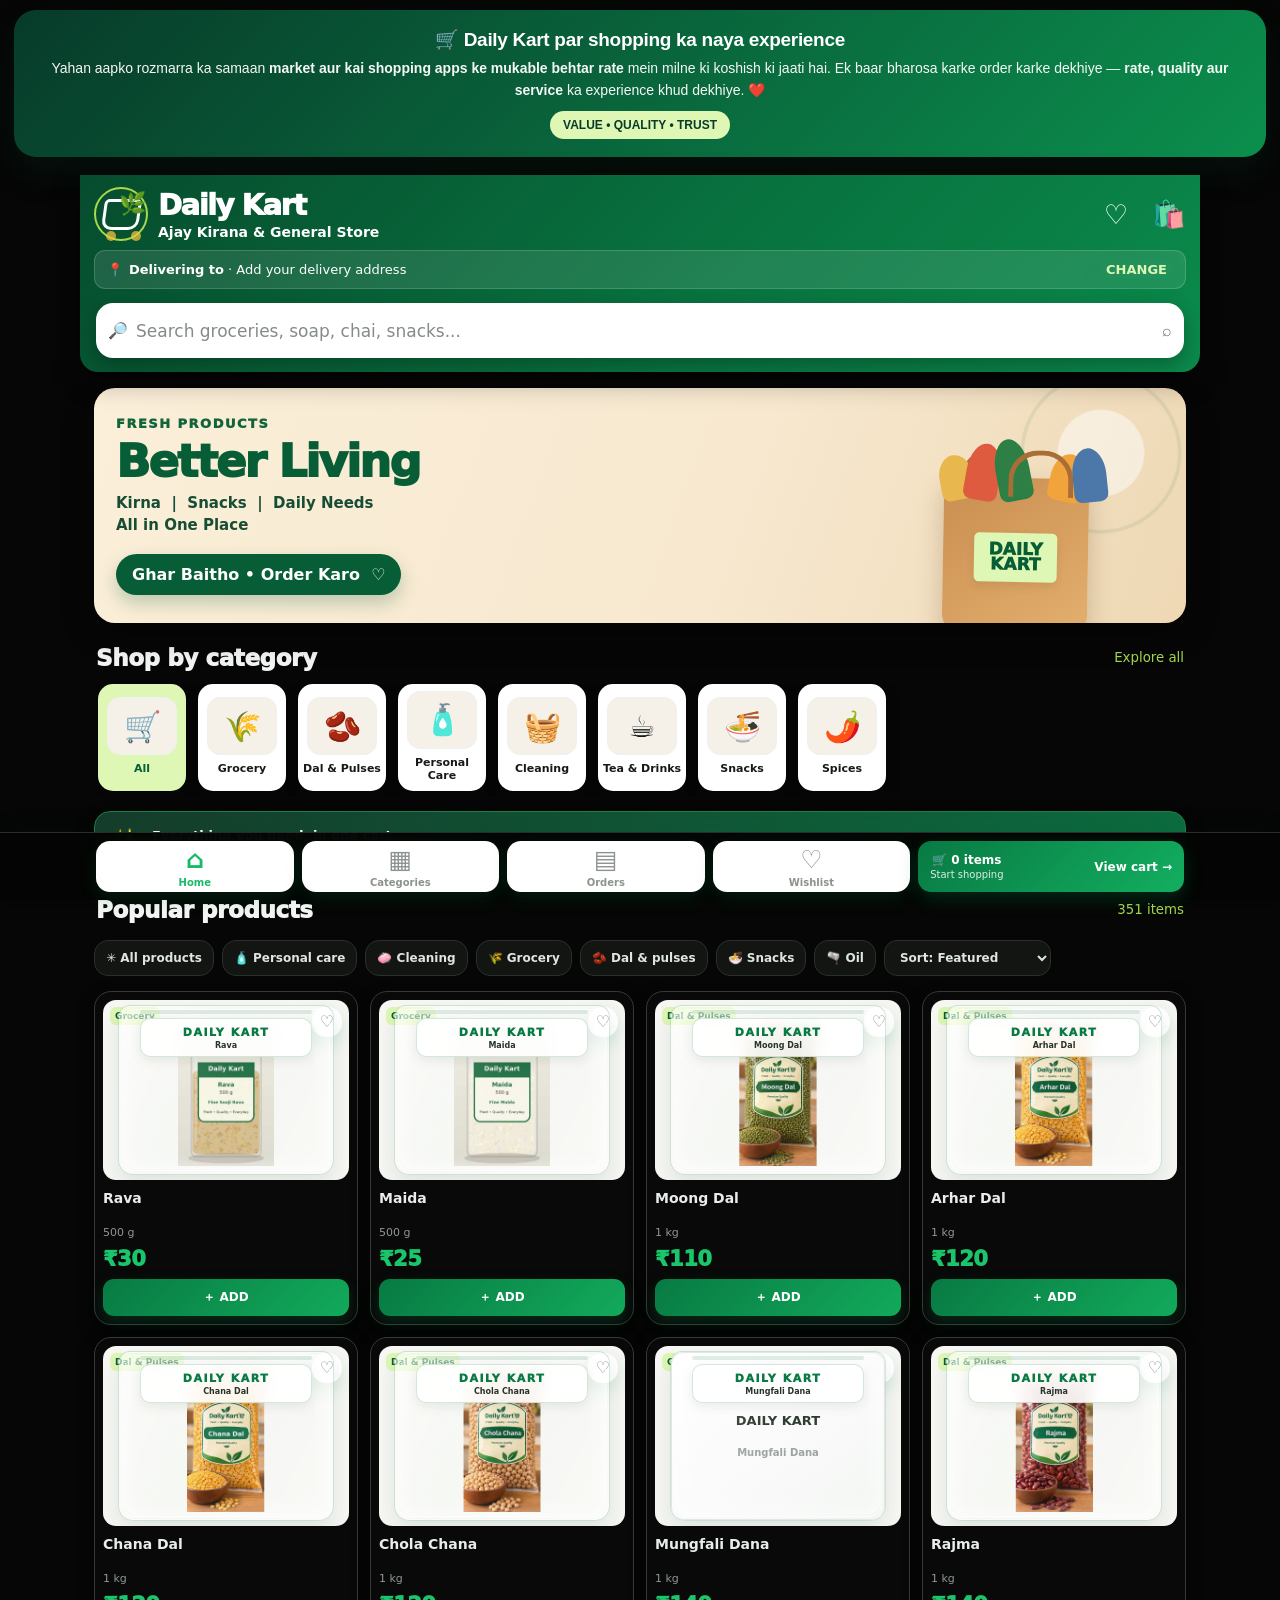
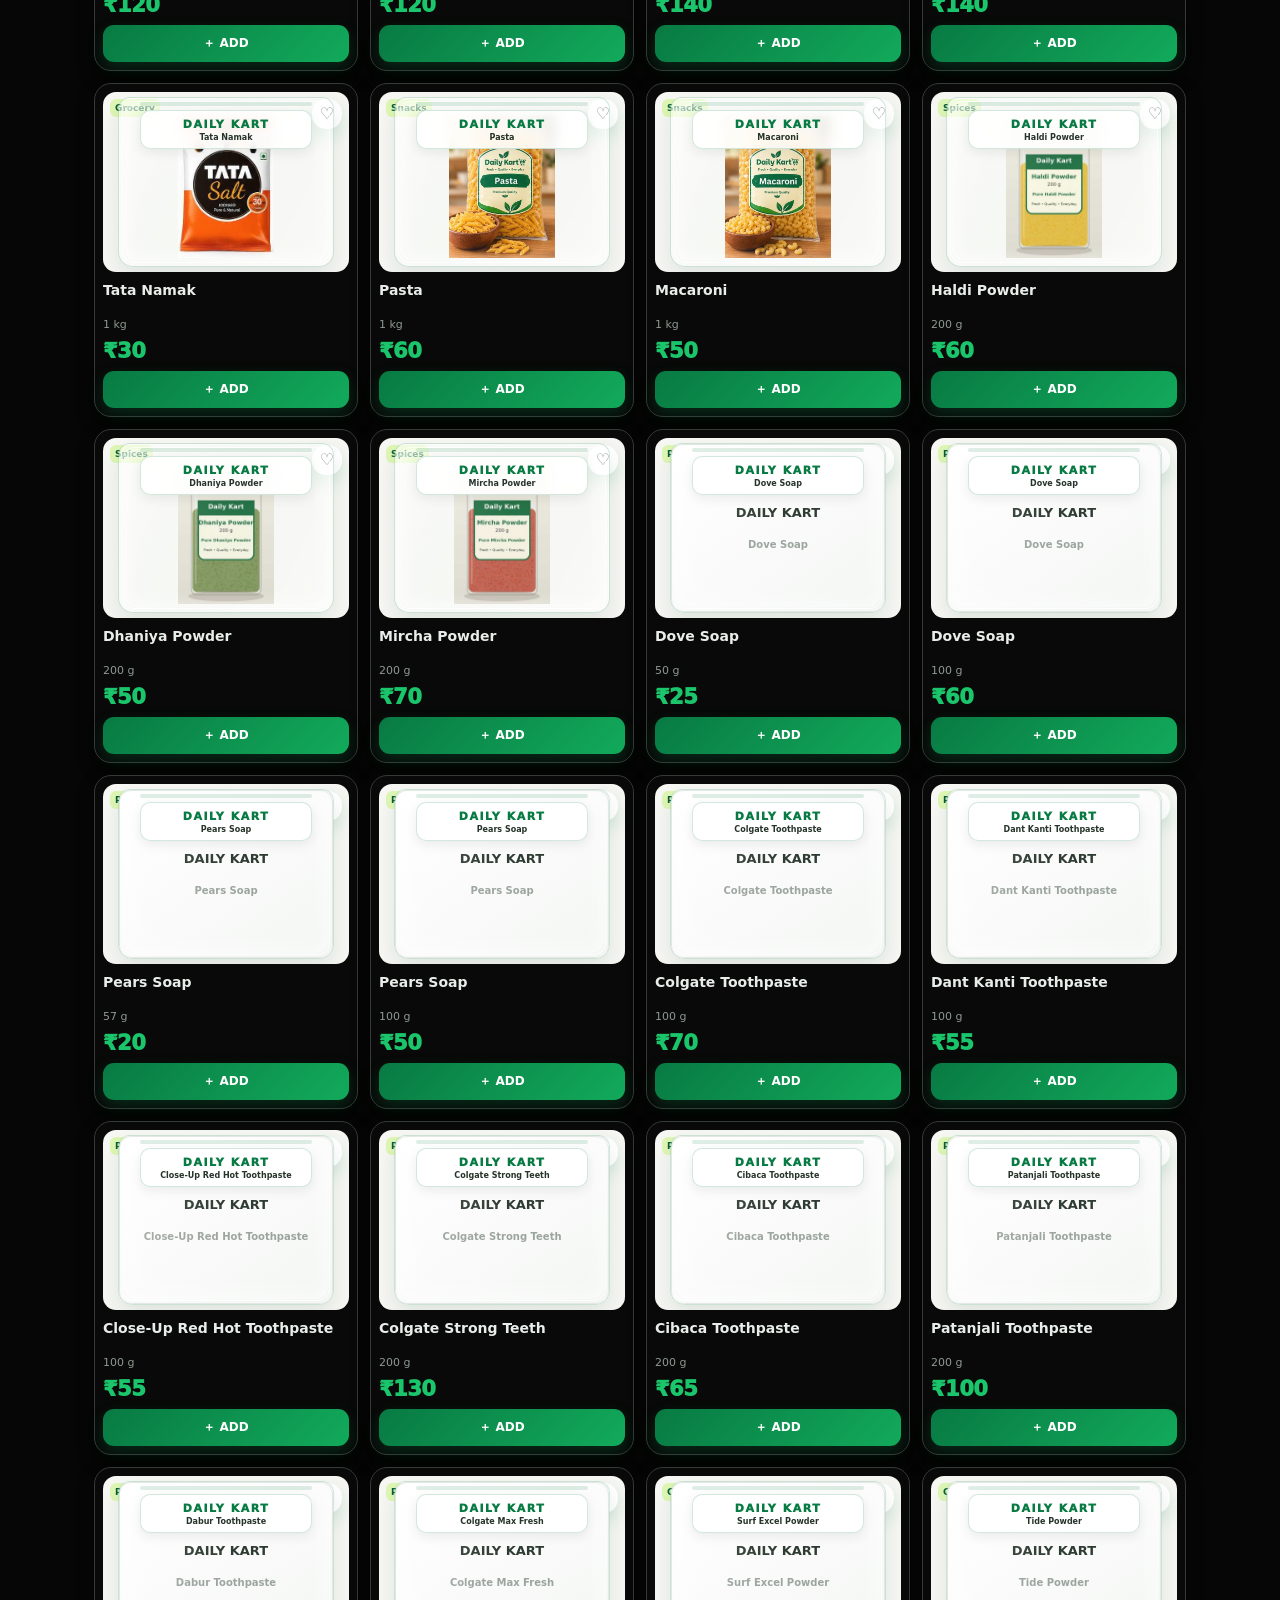
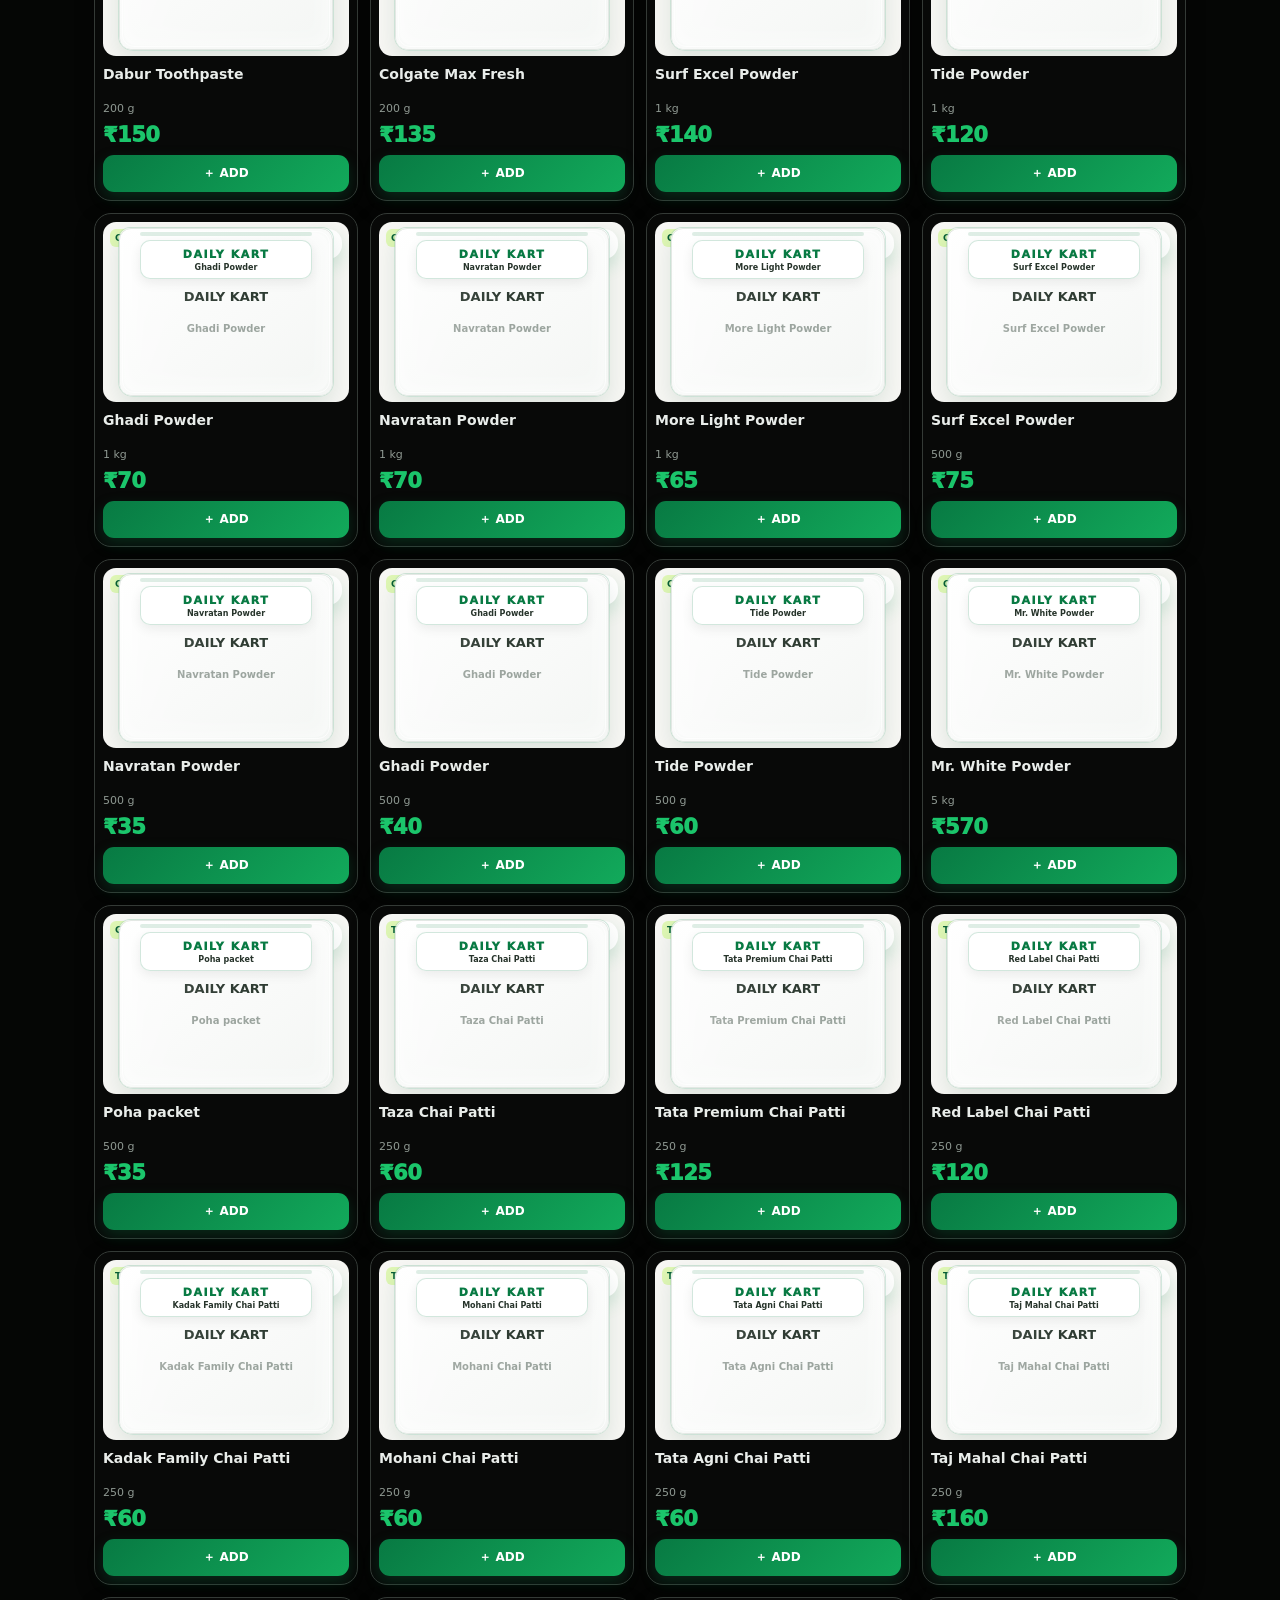
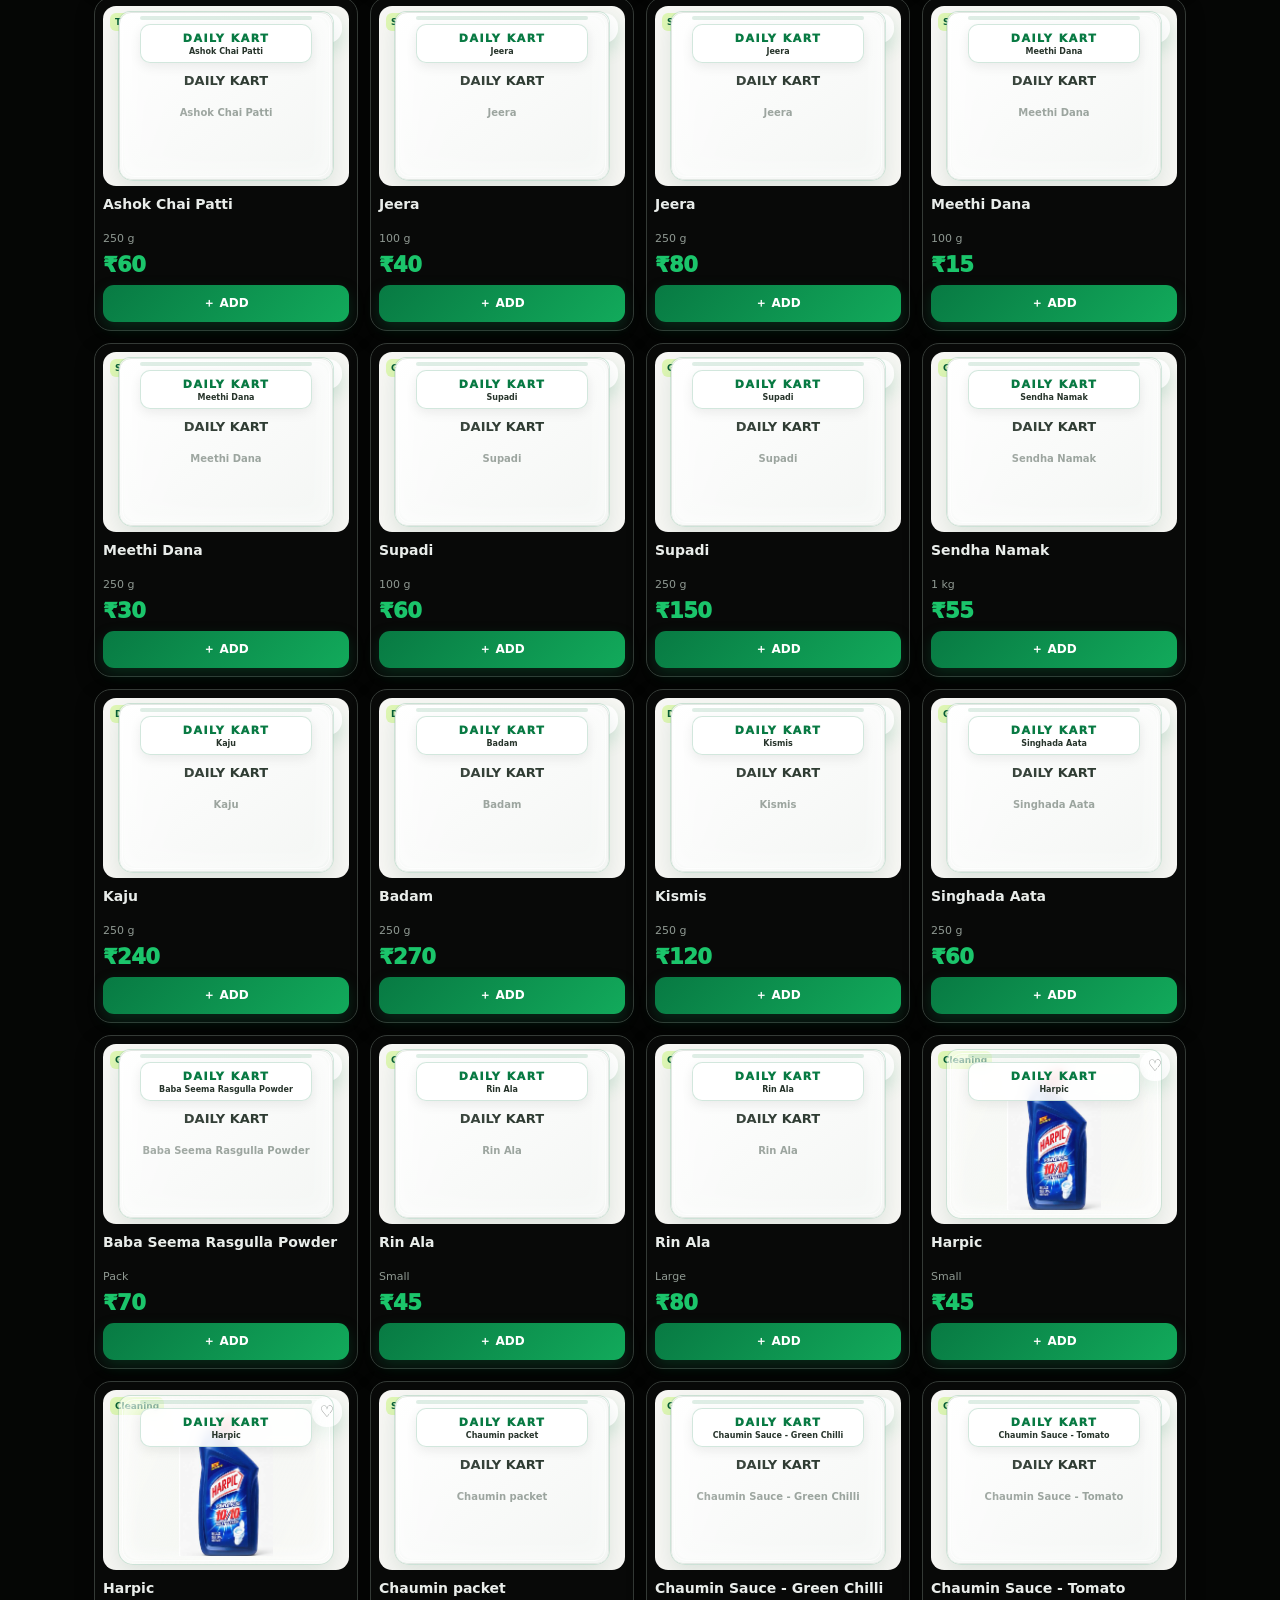
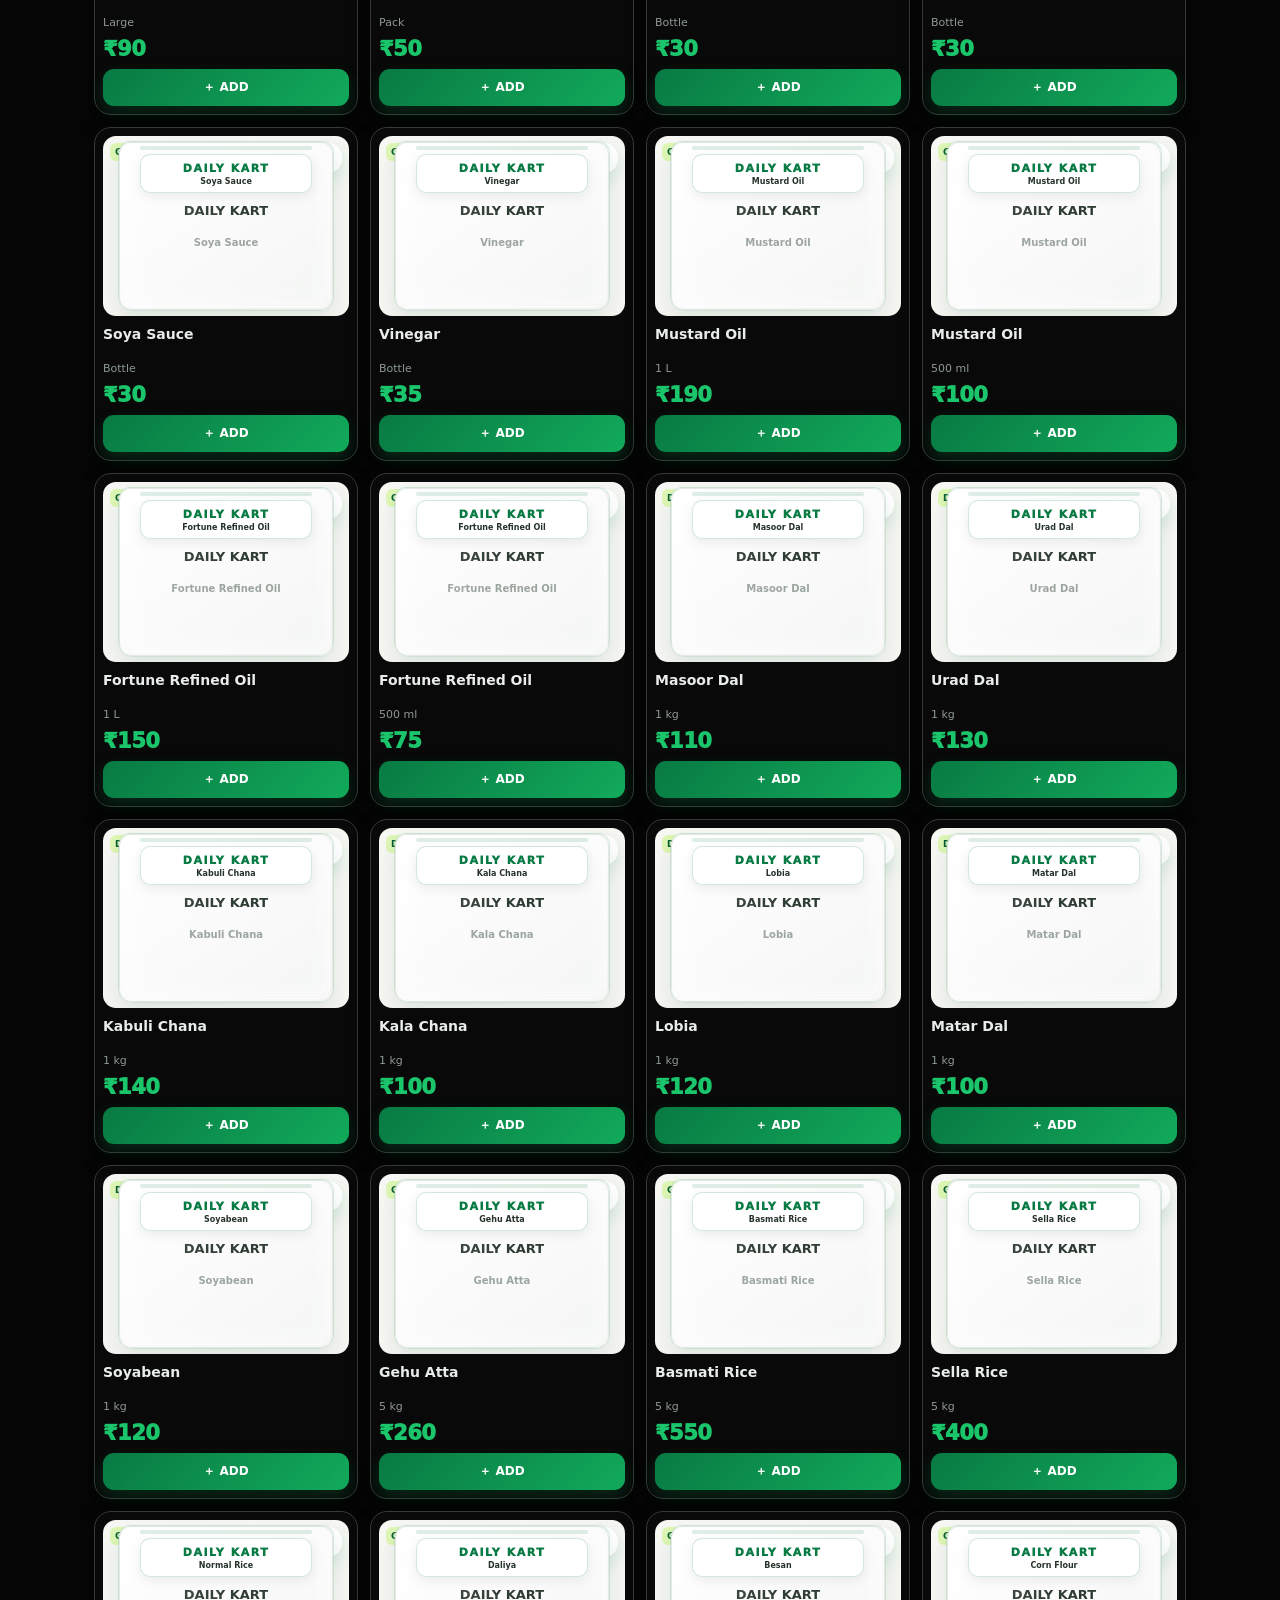
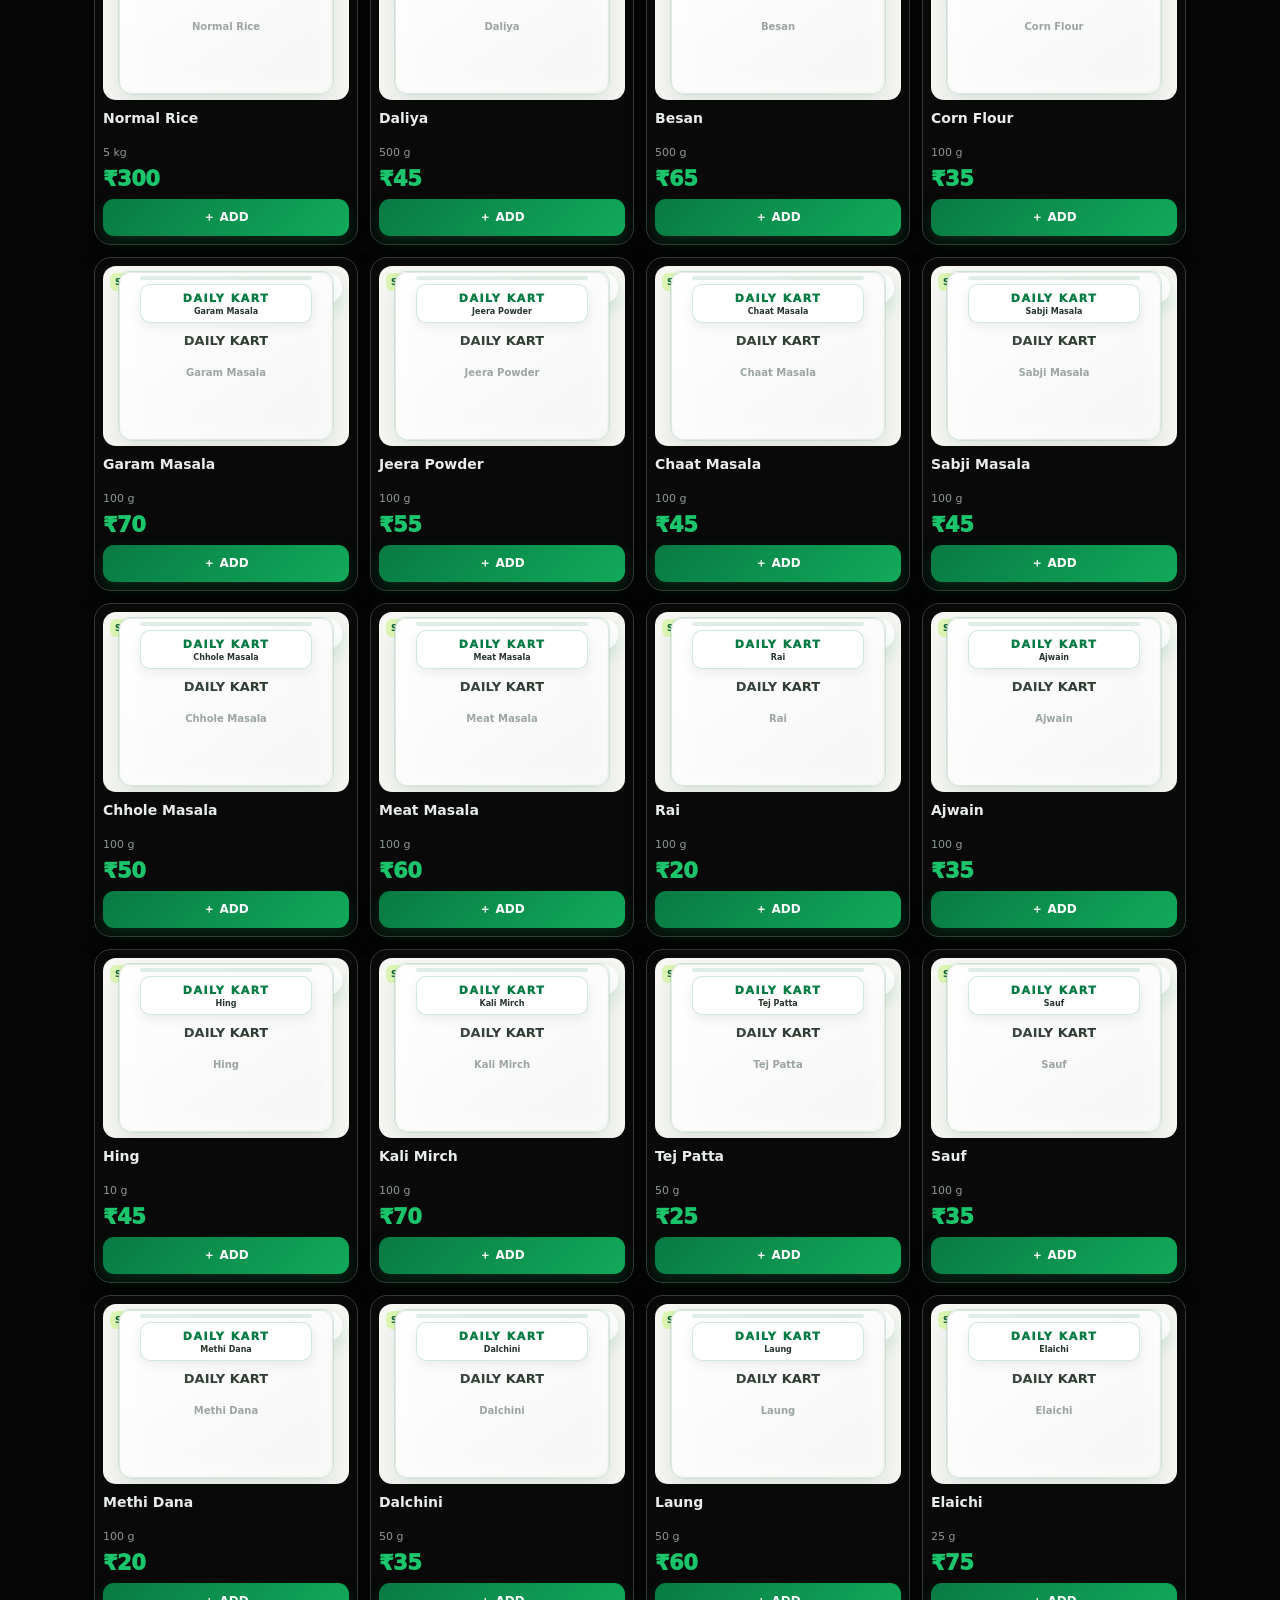
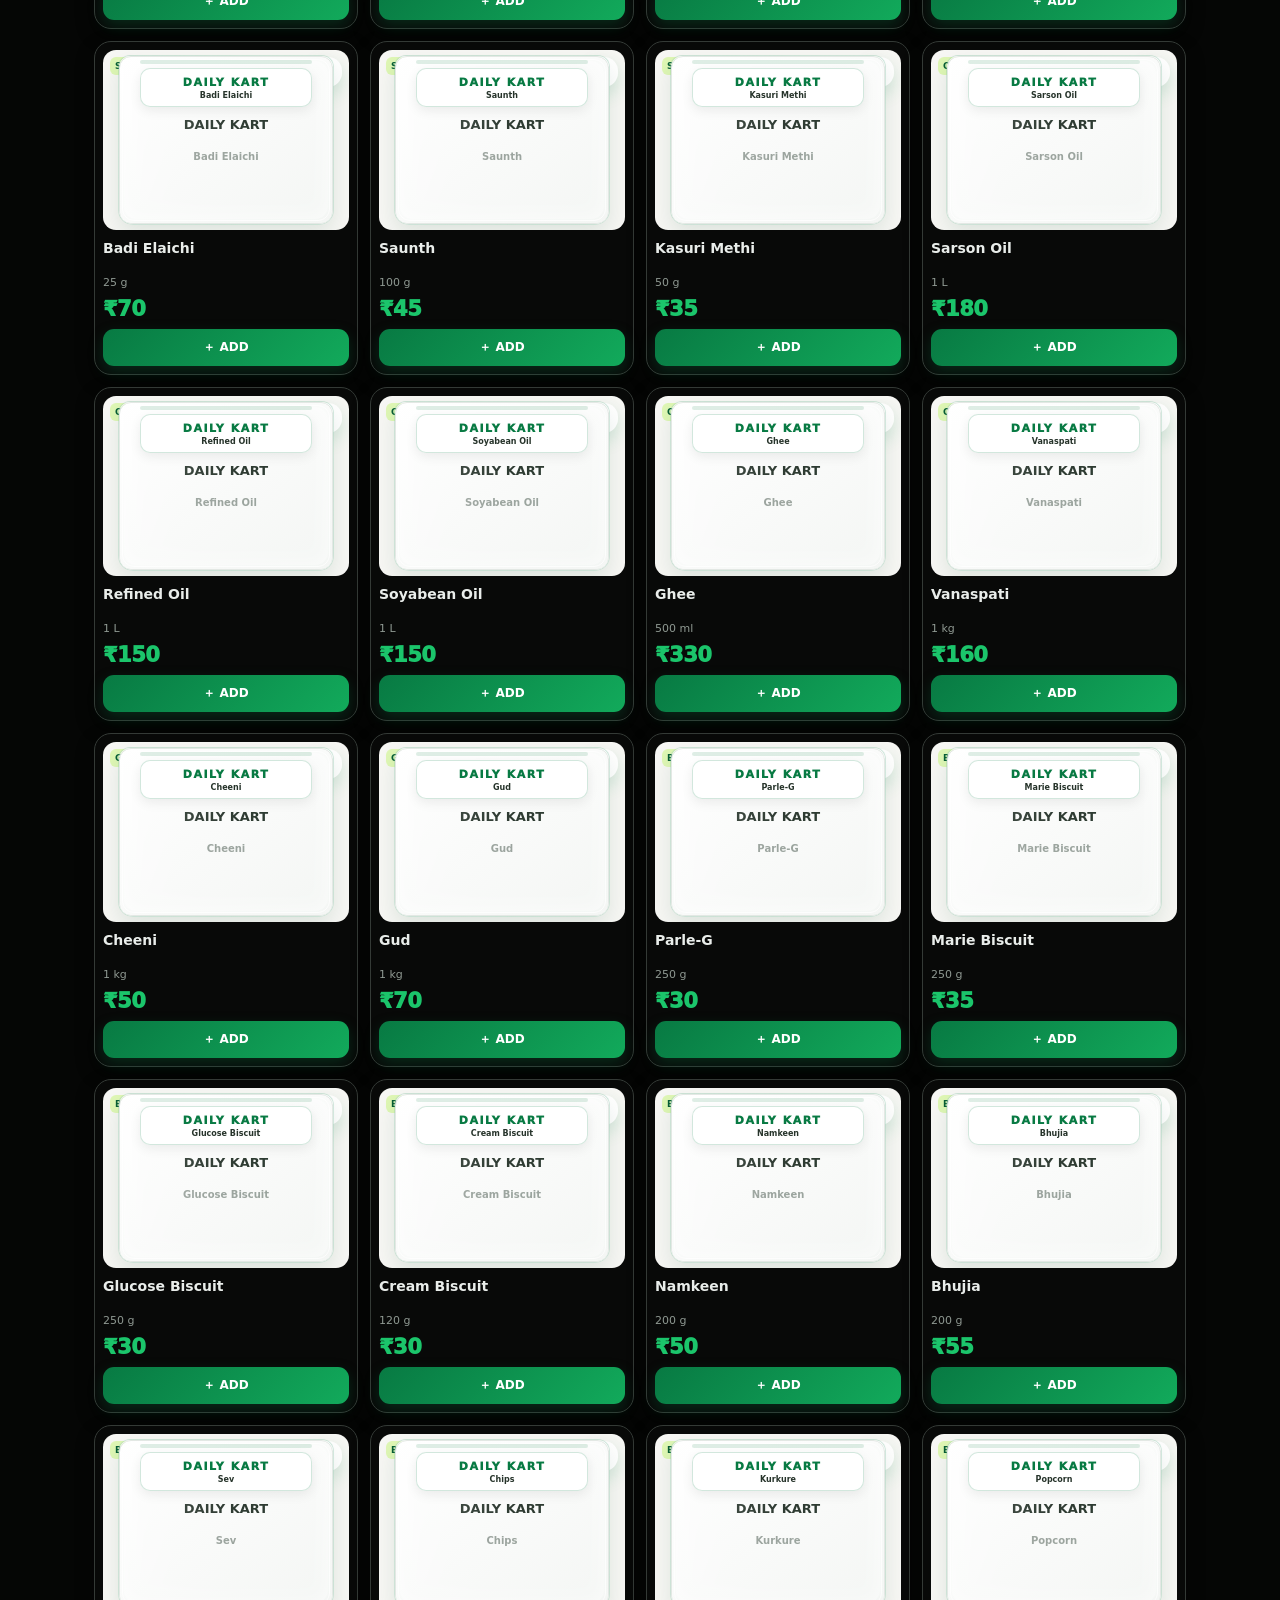
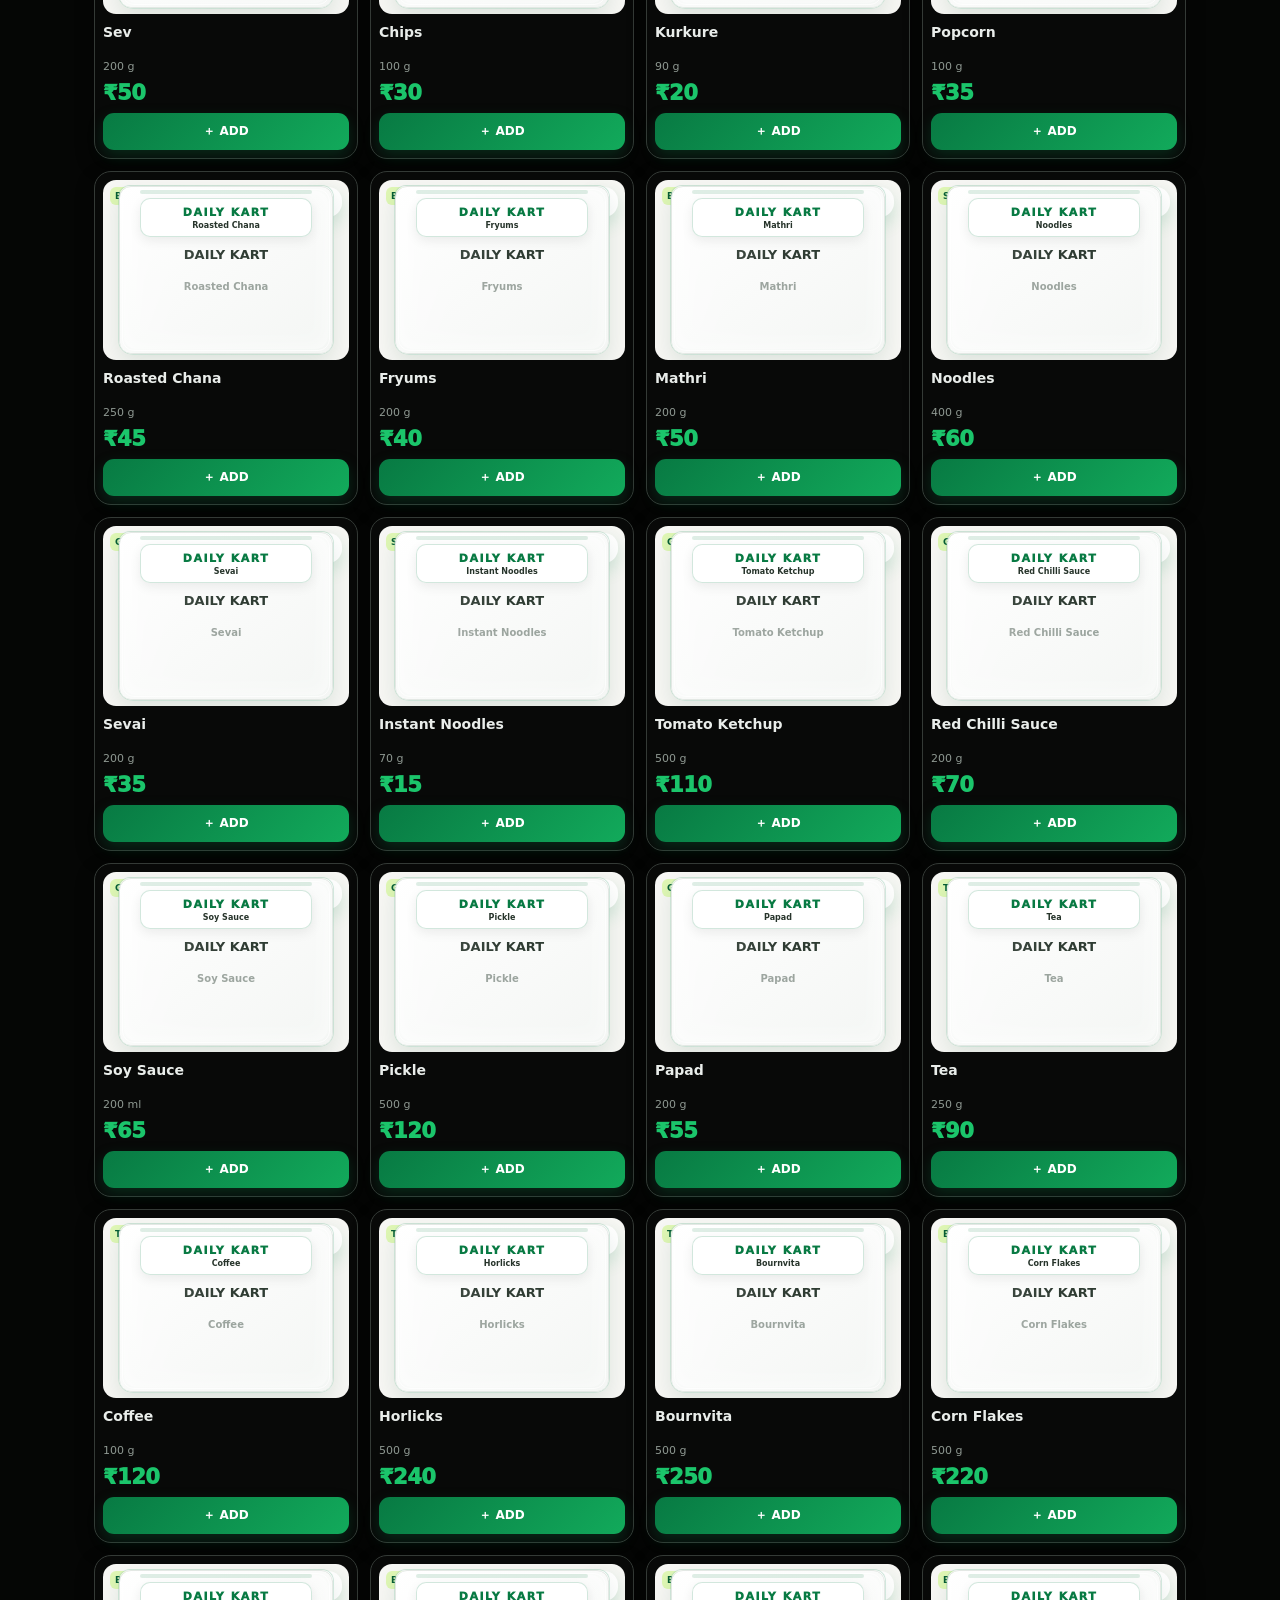
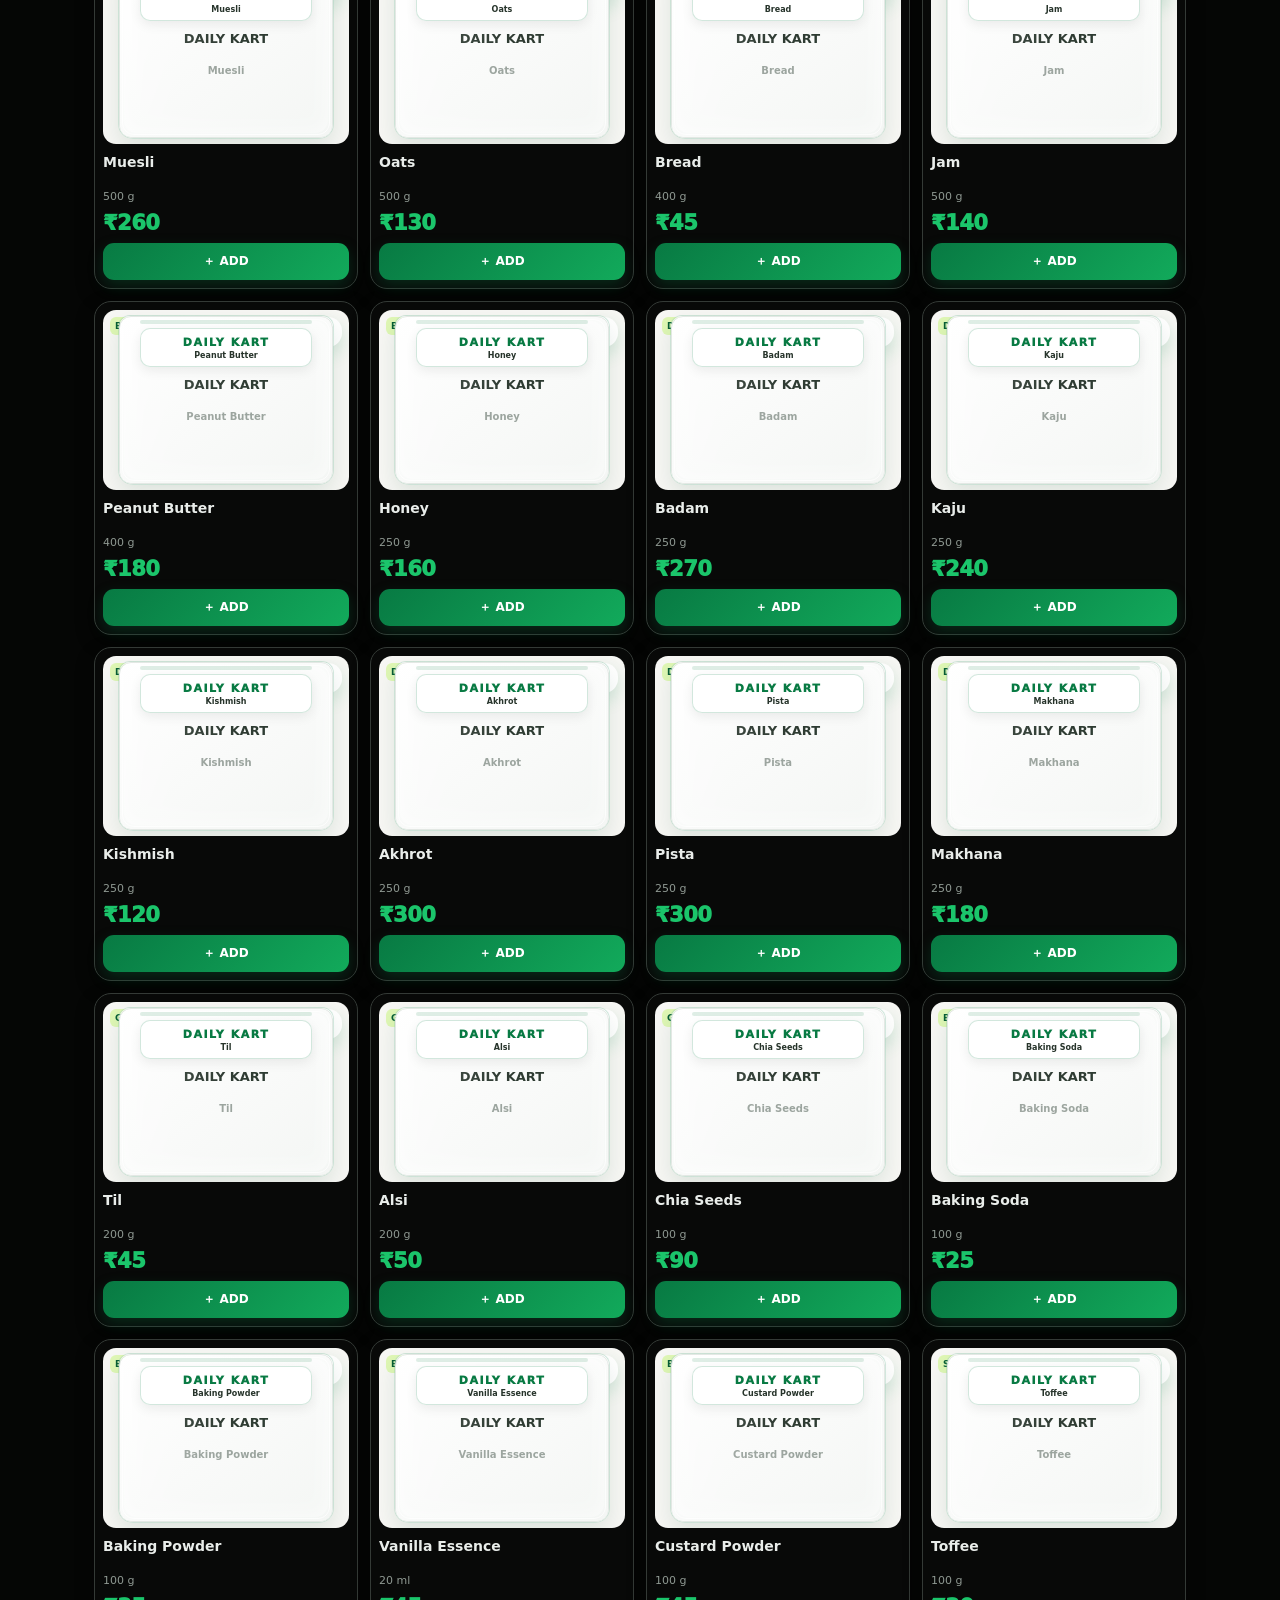
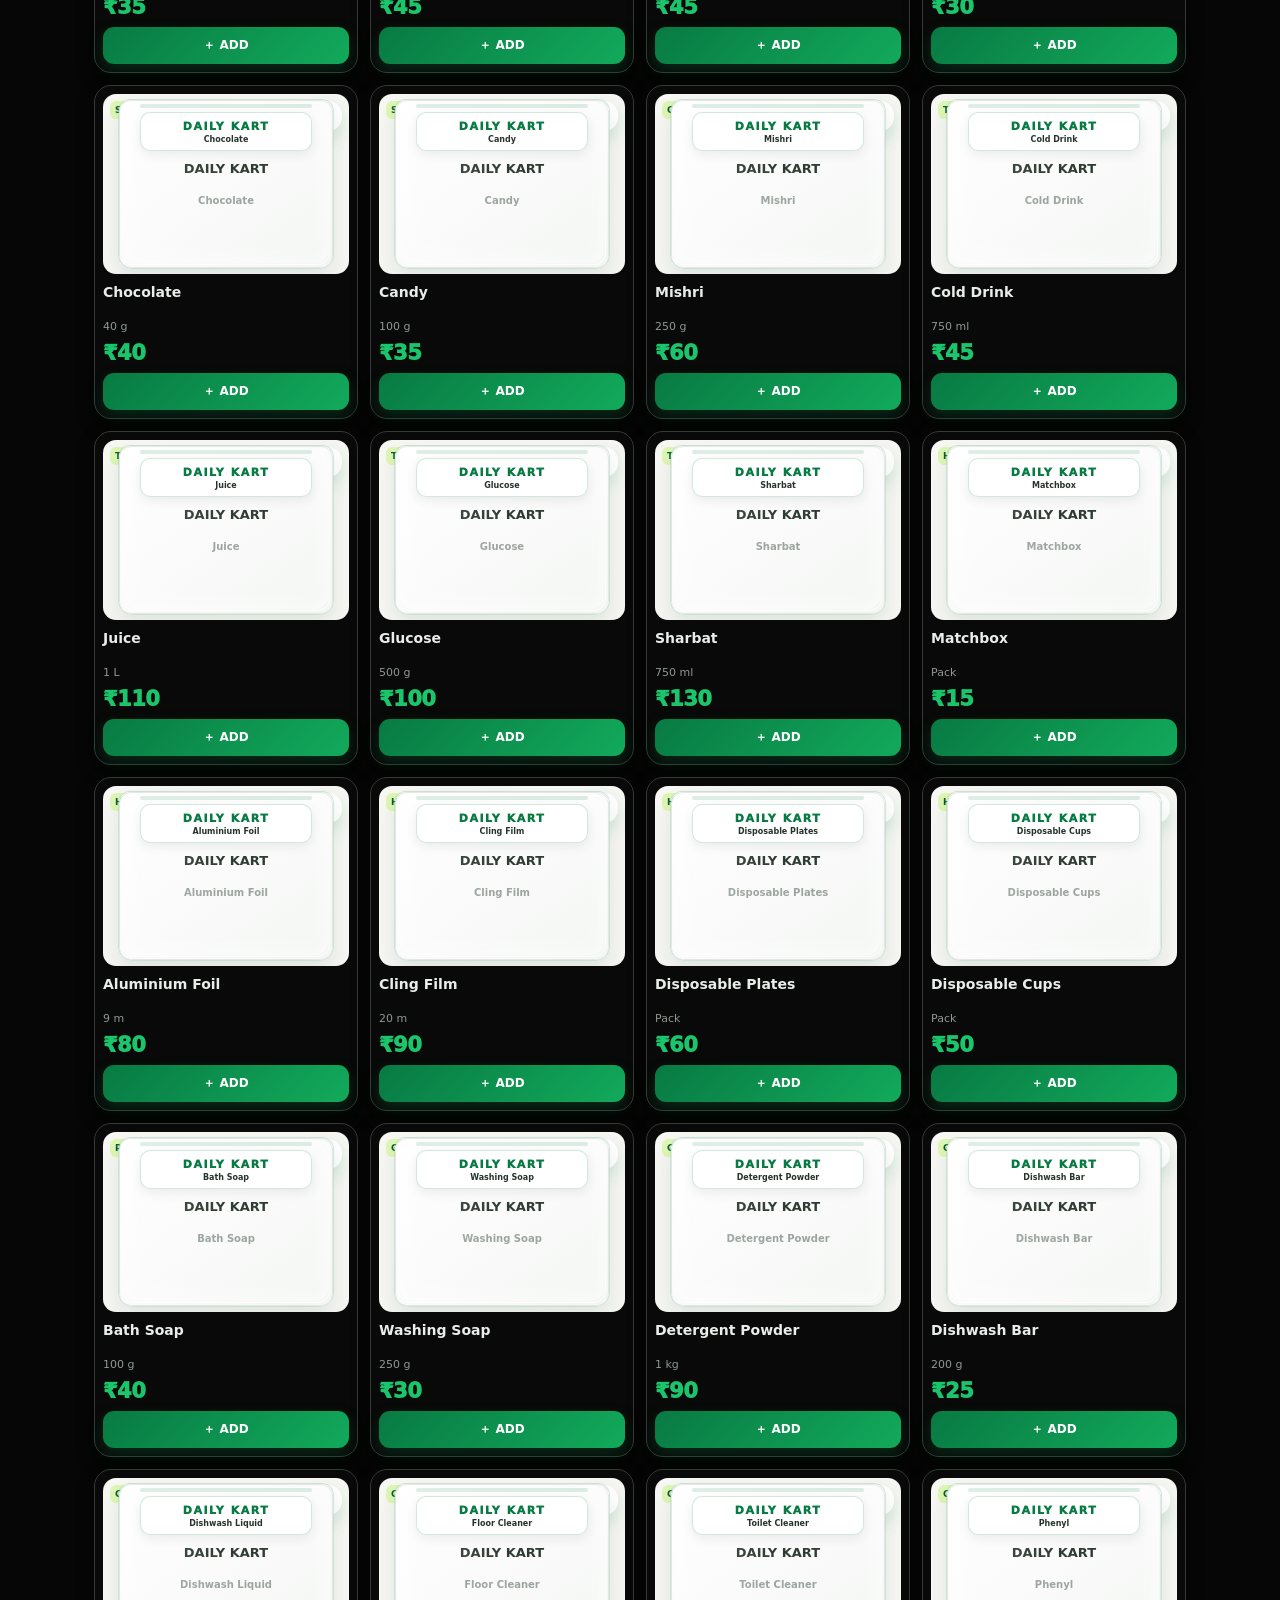
==== commit 617c6bba: "Rename Daily_Kart_Premium_index_optimized.html to index.html" ====
--- a/index.html
+++ b/index.html
@@ -32,15 +32,96 @@
 .product-card img,.product img,.item img{background:#fff!important;object-fit:contain!important}
 button,.btn,.add-btn{border-radius:12px}
 </style>
+
+<style id="premium-daily-kart">
+:root{--green:#087a43;--green2:#18b967;--ink:#142019;--muted:#6b776f;--bg:#f4f7f4;--line:#e2e9e3;--gold:#f6c94a}
+body{background:linear-gradient(180deg,#f7faf7 0%,#f1f5f2 100%);font-family:Inter,system-ui,-apple-system,BlinkMacSystemFont,"Segoe UI",Arial,sans-serif}
+.app{max-width:1180px;background:#f7faf8;box-shadow:0 0 60px #173b2110}
+header{padding:14px 16px 16px;background:rgba(255,255,255,.96);backdrop-filter:blur(18px);border-bottom:1px solid #dfe8e1;box-shadow:0 8px 28px #1535150b}
+.logo{width:50px;height:50px;border-radius:17px;background:linear-gradient(145deg,#075c34,#17b865);box-shadow:0 10px 24px #087a4340;position:relative;overflow:hidden}
+.logo:before{content:"";position:absolute;width:28px;height:28px;border:2px solid #fff;border-radius:9px;transform:rotate(-10deg);opacity:.22}
+.logo span{font-weight:1000;font-size:17px;letter-spacing:-1px;color:#fff;z-index:2}
+.brand b{font-size:20px;letter-spacing:-.6px}.brand small{font-size:10px;font-weight:700;color:#78847c}
+.headbtn{width:42px;height:42px;border-radius:14px;background:#f4f8f4;border:1px solid #e3ebe4;font-size:20px;box-shadow:0 4px 12px #173b2109}
+.address{border-radius:15px;background:#f3f8f4;border:1px solid #e1ebe3;padding:10px 12px;margin-top:12px}.address button{color:var(--green);font-weight:900}
+.search{height:48px;border-radius:16px;background:#fff;border:1px solid #dfe8e1;box-shadow:0 7px 18px #173b210b;margin-top:10px}.search input{font-size:14px}
+.hero{margin:17px 16px;border:0;border-radius:27px;padding:25px;min-height:215px;background:radial-gradient(circle at 90% 25%,#bdeccf 0,transparent 28%),linear-gradient(135deg,#063d25,#0a7b45 56%,#18ae61);color:#fff;box-shadow:0 18px 35px #087a4330}
+.hero:after{right:-35px;top:-45px;width:230px;height:230px;background:radial-gradient(circle,#ffffff32 0 28%,transparent 29% 42%,#ffffff18 43% 44%,transparent 45%);box-shadow:none}
+.eyebrow{color:#d9ffe7;font-size:10px;letter-spacing:2px}.hero h1{font-size:32px;line-height:1.05;letter-spacing:-1.1px;position:relative;z-index:2}.hero h1 span{color:#e6ff9c}.hero p{color:#d7f1df;position:relative;z-index:2}.hero button{background:#fff;color:#075d34;border-radius:14px;padding:12px 17px;box-shadow:0 8px 20px #002b1628;position:relative;z-index:2}
+.section{margin-top:24px}.section h2{font-size:21px;font-weight:950}.category{background:#fff;border:1px solid #e1e9e3;border-radius:18px;box-shadow:0 6px 18px #173b2108;transition:.2s}.category.active{background:#e8f8ee;border-color:#8fd0a5;box-shadow:0 8px 20px #087a4318}.category .emoji{border:1px solid #edf2ee}
+.offerstrip{background:linear-gradient(105deg,#fff8dc,#fffdf5);border-color:#f1df9d;border-radius:17px;box-shadow:0 7px 18px #8b6b120b}
+.tools{padding-top:2px}.tools button,.tools select{border-radius:13px;background:#fff;border-color:#dfe8e1;box-shadow:0 4px 12px #173b2108;font-weight:800}.tools button:hover{border-color:#8fce9f}
+.card{border:1px solid #e0e9e2;border-radius:19px;padding:10px;background:#fff;box-shadow:0 8px 22px #173b2110;transition:transform .18s,box-shadow .18s}.card:hover{transform:translateY(-2px);box-shadow:0 12px 28px #173b2117}.productpic{height:158px;border-radius:15px;background:linear-gradient(145deg,#fbfdfb,#f2f6f3)}
+.price{font-size:18px!important;font-weight:950!important;color:#075d34!important}.addbtn,.primary{background:linear-gradient(135deg,#087a43,#13a85a)!important;border-radius:12px!important;box-shadow:0 7px 15px #087a4325}.bottom{background:rgba(255,255,255,.92);backdrop-filter:blur(18px);box-shadow:0 -8px 24px #173b210c}.cartnav{background:linear-gradient(135deg,#087a43,#12a75a);box-shadow:0 8px 20px #087a4330}
+.modalbox{border-radius:25px 25px 0 0;box-shadow:0 -18px 50px #00150a35}.modal{background:#07180dcc}
+@media(min-width:760px){.products{grid-template-columns:repeat(4,minmax(0,1fr));gap:15px}.categories{grid-template-columns:repeat(8,1fr)}.hero{min-height:240px;padding:34px}.hero h1{font-size:42px}.productpic{height:190px}}
+</style>
+<style>
+/* DAILY KART ULTRA PREMIUM LAYER */
+:root{--dk-green:#0b8f4d;--dk-dark:#073b2a;--dk-lime:#dff7b5;--dk-gold:#f5b942;--dk-bg:#f7faf8}
+body{background:linear-gradient(180deg,#f2fff7 0,#fff 28%,#f7faf8 100%)!important}
+header,.header,.topbar,.navbar{box-shadow:0 8px 30px rgba(5,55,35,.10)!important}
+.search,.search-box{border:1px solid #d8e9df!important;box-shadow:0 8px 24px rgba(0,0,0,.07)!important;border-radius:18px!important}
+.card,.product-card,.product,.item{border:1px solid #e5eee9!important;border-radius:20px!important;box-shadow:0 10px 30px rgba(12,70,45,.08)!important;transition:.25s!important;background:#fff!important}
+.card:hover,.product-card:hover,.product:hover,.item:hover{transform:translateY(-4px);box-shadow:0 18px 38px rgba(12,70,45,.14)!important}
+button,.btn{border-radius:14px!important;font-weight:800!important;box-shadow:0 7px 18px rgba(11,143,77,.16)!important}
+.hero,.banner{border-radius:28px!important;overflow:hidden!important;box-shadow:0 18px 45px rgba(5,70,40,.14)!important}
+.category,.cat,.chip{border-radius:999px!important;border:1px solid #dcece3!important;background:#fff!important}
+.logo{font-weight:950!important;letter-spacing:-1px!important}
+.logo:after{content:' • Fresh • Fair • Fast';font-size:.42em;font-weight:700;letter-spacing:.3px;opacity:.72}
+</style>
+<div id="dk-premium-message" style="margin:10px 14px 18px;padding:18px 20px;border-radius:22px;background:linear-gradient(135deg,#073b2a,#0b8f4d);color:white;box-shadow:0 14px 35px rgba(7,59,42,.22);font-family:Arial,sans-serif;text-align:center"><div style="font-size:19px;font-weight:900;letter-spacing:-.3px">🛒 Daily Kart par shopping ka naya experience</div><div style="margin-top:7px;font-size:14px;line-height:1.55;opacity:.96">Yahan aapko rozmarra ka samaan <b>market aur kai shopping apps ke mukable behtar rate</b> mein milne ki koshish ki jaati hai. Ek baar bharosa karke order karke dekhiye — <b>rate, quality aur service</b> ka experience khud dekhiye. ❤️</div><div style="margin-top:10px;display:inline-block;padding:7px 13px;border-radius:999px;background:#dff7b5;color:#073b2a;font-weight:900;font-size:12px">VALUE • QUALITY • TRUST</div></div>
+
+<style id="daily-kart-transparent-packing">
+.productpic{background:linear-gradient(145deg,#fbfffc,#eef6f0)!important}
+.dk-pack{position:relative;width:92%;height:92%;display:grid;place-items:center;border-radius:14px;overflow:hidden;background:linear-gradient(145deg,rgba(255,255,255,.22),rgba(224,245,232,.18));border:1px solid rgba(19,110,65,.12);box-shadow:inset 0 0 0 1px rgba(255,255,255,.65),0 8px 18px rgba(17,70,40,.07)}
+.dk-pack:before{content:"";position:absolute;inset:3px;border-radius:12px;border:1px solid rgba(255,255,255,.72);pointer-events:none;z-index:4}
+.dk-film{position:absolute;inset:0;z-index:2;pointer-events:none;background:linear-gradient(100deg,rgba(255,255,255,.24),transparent 28%,transparent 72%,rgba(255,255,255,.18));mix-blend-mode:screen}
+.dk-pack>img,.dk-pack>.photoFallback{position:absolute;inset:0;width:100%;height:100%;object-fit:contain;padding:6px;z-index:1}
+.dk-film{position:absolute;inset:4px;border:1.5px solid rgba(8,122,67,.22);border-radius:14px;background:linear-gradient(110deg,rgba(255,255,255,.18),rgba(255,255,255,.04),rgba(8,122,67,.07));box-shadow:inset 0 0 18px rgba(255,255,255,.65),0 7px 18px rgba(8,80,40,.08);z-index:2;pointer-events:none}
+.dk-label{position:absolute;z-index:3;left:9%;right:9%;top:9px;padding:7px 6px 6px;text-align:center;border-radius:10px;background:rgba(255,255,255,.84);border:1px solid rgba(8,122,67,.20);box-shadow:0 4px 12px rgba(0,0,0,.07);backdrop-filter:blur(6px);pointer-events:none}
+.dk-label b{display:block;font-size:12px;letter-spacing:1.8px;color:#087a43;font-weight:1000}
+.dk-label span{display:none}
+.dk-label small{display:block;font-size:7.5px;color:#27342b;font-weight:900;margin-top:2px;white-space:nowrap;overflow:hidden;text-overflow:ellipsis}
+</style>
+
+<style id="daily-kart-pouch-final">
+.dk-pack{width:88%!important;height:94%!important;border-radius:12px 12px 15px 15px!important;background:linear-gradient(115deg,rgba(255,255,255,.34),rgba(231,249,238,.12) 42%,rgba(255,255,255,.28))!important;border:1.5px solid rgba(8,122,67,.18)!important;box-shadow:inset 0 0 18px rgba(255,255,255,.72),0 10px 22px rgba(10,70,40,.10)!important}
+.dk-pack:after{content:"";position:absolute;left:10%;right:10%;top:4px;height:4px;border-radius:99px;background:rgba(8,122,67,.13);z-index:5;pointer-events:none}
+.dk-label{top:12px!important;left:10%!important;right:10%!important;background:rgba(255,255,255,.90)!important;border:1px solid rgba(8,122,67,.18)!important}
+.dk-label b{font-size:11px!important;letter-spacing:1.5px!important}
+.dk-label small{font-size:8px!important}
+.dk-pack>img{padding:18px 9px 8px!important}
+</style>
+<style id="daily-kart-reference-premium">
+/* Premium mobile shopping layout inspired by the supplied reference */
+:root{--ref-green:#075d36;--ref-green2:#18a85a;--ref-black:#050605;--ref-cream:#f8ead1;--ref-text:#f4f6f4}
+html,body{background:#050605!important;color:#f4f6f4!important}
+body{font-family:Inter,system-ui,-apple-system,BlinkMacSystemFont,"Segoe UI",Arial,sans-serif!important}
+.app{max-width:1120px;background:#050605!important;color:#f4f6f4!important;box-shadow:none!important;padding-bottom:92px}
+header{position:sticky!important;top:0!important;background:linear-gradient(135deg,#064c2e 0%,#08733f 55%,#0b8b4c 100%)!important;color:#fff!important;border:0!important;border-radius:0 0 18px 18px!important;padding:12px 14px 14px!important;box-shadow:0 8px 28px rgba(0,0,0,.38)!important}
+.headrow{gap:10px!important}.logo{width:54px!important;height:54px!important;border-radius:50%!important;background:transparent!important;border:2px solid #a8d94b!important;box-shadow:none!important;overflow:visible!important}.logo:before{width:31px!important;height:25px!important;border:3px solid #fff!important;border-radius:5px 5px 10px 10px!important;transform:skew(-8deg)!important;opacity:1!important}.logo:after{content:""!important;position:absolute!important;width:10px!important;height:10px!important;background:#f7c83e!important;border-radius:50%!important;bottom:-2px!important;left:10px!important;box-shadow:25px 0 0 #f7c83e!important}.logo span{font-size:0!important}.logo span:after{content:"🌿";font-size:22px!important;position:absolute;top:2px;right:1px}
+.brand b{font-size:29px!important;letter-spacing:-1.5px!important;color:#fff!important;font-weight:950!important}.brand b::first-letter{color:#fff}.brand small{font-size:14px!important;color:#fff!important;font-weight:800!important;margin-top:2px!important}.headbtn{background:transparent!important;border:0!important;color:#fff!important;box-shadow:none!important;font-size:27px!important;width:40px!important}
+.address{margin-top:9px!important;background:rgba(255,255,255,.10)!important;border:1px solid rgba(255,255,255,.16)!important;color:#fff!important;border-radius:11px!important}.address button{color:#dff7b5!important}
+.search{height:55px!important;margin:14px 2px 0!important;background:#fff!important;border:0!important;border-radius:17px!important;box-shadow:0 8px 22px rgba(0,0,0,.28)!important;color:#6c7370!important}.search input{font-size:17px!important;color:#171a1c!important}.search input::placeholder{color:#858b89!important}
+.hero{margin:16px 14px 20px!important;min-height:225px!important;padding:28px 22px!important;border:0!important;border-radius:21px!important;background:linear-gradient(110deg,#fbefd9 0%,#f7e8cf 58%,#eed8b4 100%)!important;color:#0d5130!important;box-shadow:0 12px 30px rgba(0,0,0,.34)!important;overflow:hidden!important}
+.hero:after{content:""!important;right:-40px!important;top:-60px!important;width:250px!important;height:250px!important;background:radial-gradient(circle,rgba(255,255,255,.55) 0 24%,transparent 25% 43%,rgba(20,104,55,.10) 44% 45%,transparent 46%)!important;box-shadow:none!important}
+.eyebrow{color:#12643b!important;font-size:13px!important;font-weight:950!important;letter-spacing:1.5px!important}.hero h1{font-size:45px!important;max-width:55%!important;line-height:.98!important;margin:9px 0!important;font-weight:950!important;letter-spacing:-2px!important;color:#075d36!important}.hero h1 span{color:#075d36!important}.hero p{font-size:15px!important;line-height:1.45!important;max-width:58%!important;color:#174d34!important;font-weight:650!important}.hero button{background:#075d36!important;color:#fff!important;border:0!important;border-radius:999px!important;padding:11px 16px!important;box-shadow:0 8px 18px rgba(7,93,54,.25)!important}.heroBag{position:absolute;right:9%;bottom:-10px;width:145px;height:155px;background:linear-gradient(145deg,#c98d50,#e3b06e);border-radius:7px 7px 18px 18px;box-shadow:0 12px 24px rgba(90,55,20,.25);transform:rotate(1deg);z-index:2}.heroBag:before,.heroBag:after{content:"";position:absolute;width:55px;height:42px;border:5px solid #a96e38;border-bottom:0;border-radius:30px 30px 0 0;top:-28px}.heroBag:before{left:16px}.heroBag:after{right:16px}.bagLabel{position:absolute;left:31px;top:55px;width:83px;padding:9px 4px;background:#dff7b5;color:#075d36;text-align:center;font-weight:1000;font-size:17px;line-height:.9;border-radius:5px;box-shadow:0 4px 9px #70471f22}.bagItems{position:absolute;left:-17px;right:-17px;top:-42px;height:65px}.bagItems i{position:absolute;width:34px;height:55px;border-radius:50% 50% 8px 8px;background:#18a85a;bottom:0;transform:rotate(-12deg)}.bagItems i:nth-child(1){left:12px;background:#e8b84e;height:45px}.bagItems i:nth-child(2){left:39px;background:#df5b3f;transform:rotate(9deg);height:57px}.bagItems i:nth-child(3){left:68px;background:#2d7f45;height:62px}.bagItems i:nth-child(4){right:22px;background:#f0a43b;transform:rotate(12deg);height:48px}.bagItems i:nth-child(5){right:0;background:#4b78a8;transform:rotate(-7deg);height:54px}
+.section{margin-top:22px!important}.section h2{color:#f3f5f4!important;font-size:23px!important;font-weight:950!important}.sectionhead small{color:#a8d94b!important}.categories{display:flex!important;overflow-x:auto!important;gap:12px!important;padding:0 2px 5px!important;scrollbar-width:none}.categories::-webkit-scrollbar{display:none}.category{flex:0 0 88px!important;background:#fff!important;border:0!important;border-radius:15px!important;color:#151a17!important;padding:7px 4px 9px!important;box-shadow:0 4px 14px rgba(0,0,0,.25)!important}.category .emoji{width:70px!important;height:58px!important;border-radius:13px!important;background:#f5f0e8!important;font-size:30px!important;box-shadow:none!important}.category.active{background:#dff7b5!important;color:#075d36!important}.offerstrip{margin:15px 14px 0!important;background:linear-gradient(110deg,#153d2b,#0c6d40)!important;border:1px solid #1a7f4d!important;color:#fff!important;border-radius:16px!important;box-shadow:0 8px 20px rgba(0,0,0,.28)!important}.offerstrip small{color:#ccebd8!important}
+.tools{padding:4px 14px 15px!important}.tools button,.tools select{background:#121512!important;border:1px solid #2a302c!important;color:#dfe6e1!important;box-shadow:none!important}.tools button:hover{border-color:#8fce9f!important}
+.products{padding:0 14px!important;gap:12px!important}.card{background:#080908!important;border:1px solid #343a36!important;border-radius:17px!important;box-shadow:0 7px 18px rgba(0,0,0,.42)!important;padding:8px!important;color:#fff!important}.productpic{height:180px!important;background:#f7f7f4!important;border-radius:13px!important}.pname{color:#e9edea!important;font-size:14px!important}.pmeta{color:#8f9992!important}.price{color:#1bc56b!important;font-size:21px!important}.add{background:linear-gradient(135deg,#087a43,#12aa5b)!important;color:#fff!important;border:0!important;border-radius:11px!important;padding:10px 5px!important;box-shadow:0 6px 15px rgba(8,122,67,.28)!important}.qty{background:#087a43!important}.tag{background:#dff7b5!important;color:#075d36!important}.heart{background:#fff!important;color:#111!important}
+.footnote{color:#78817b!important}.bottom{background:rgba(4,5,4,.96)!important;border-top:1px solid #292e2b!important;backdrop-filter:blur(18px)!important;padding:8px 8px calc(8px + env(safe-area-inset-bottom))!important}.nav{color:#8b938e!important}.nav.active{color:#19b967!important}.nav span{font-size:25px!important}.cartnav{background:linear-gradient(135deg,#087a43,#13ae60)!important;border-radius:13px!important;box-shadow:0 7px 18px rgba(8,122,67,.30)!important}.modalbox{background:#101210!important;color:#f4f6f4!important}.modalhead h2{color:#fff!important}.field{background:#fff!important;color:#171a1c!important}.notice{background:#153b29!important;color:#cdeed9!important}.payopt{background:#151815!important;border-color:#303732!important}.primary{background:linear-gradient(135deg,#087a43,#13ae60)!important}.secondary{background:#15241b!important;color:#bfead0!important;border-color:#315b43!important}
+@media(max-width:650px){.brand b{font-size:26px!important}.brand small{font-size:12px!important}.hero{min-height:235px!important}.hero h1{font-size:42px!important;max-width:52%!important}.hero p{max-width:55%!important;font-size:13px!important}.heroBag{right:3%;width:132px;height:145px}.products{grid-template-columns:repeat(2,minmax(0,1fr))!important}.productpic{height:155px!important}.section{padding:0 14px!important}}
+</style>
 </head>
 <body>
 <div class="app">
 <header>
- <div class="headrow"><div class="logo">🛒</div><div class="brand"><b>Daily Kart</b><small>Ajay Kirana & General Store</small></div><button class="headbtn" onclick="openModal('wishlistModal')" aria-label="Wishlist">♡</button><button class="headbtn" onclick="openCart()" aria-label="Cart">🛍️</button></div>
+ <div class="headrow"><div class="logo"><span>DK</span></div><div class="brand"><b>Daily Kart</b><small>Ajay Kirana & General Store</small></div><button class="headbtn" onclick="openModal('wishlistModal')" aria-label="Wishlist">♡</button><button class="headbtn" onclick="openCart()" aria-label="Cart">🛍️</button></div>
  <div class="address">📍 <span><b>Delivering to</b> · <span id="addressText">Add your delivery address</span></span><button onclick="editAddress()">CHANGE</button></div>
  <div class="search">🔎 <input id="searchInput" placeholder="Search groceries, soap, chai, snacks..." oninput="renderProducts()"><span>⌕</span></div>
 </header>
-<section class="hero"><div class="eyebrow">YOUR DAILY ESSENTIALS</div><h1>Good things.<br>Delivered daily.</h1><p>Grocery shopping made simple, right from your home.</p><button onclick="document.getElementById('productSection').scrollIntoView({behavior:'smooth'})">Shop essentials&nbsp; →</button></section>
+<section class="hero"><div class="eyebrow">FRESH PRODUCTS</div><h1>Better <span>Living</span></h1><p>Kirna &nbsp;|&nbsp; Snacks &nbsp;|&nbsp; Daily Needs<br>All in One Place</p><button onclick="document.getElementById('productSection').scrollIntoView({behavior:'smooth'})">Ghar Baitho • Order Karo &nbsp;♡</button><div class="heroBag" aria-hidden="true"><div class="bagTop"></div><div class="bagLabel">DAILY<br>KART</div><div class="bagItems"><i></i><i></i><i></i><i></i><i></i></div></div></section>
 <section class="section"><div class="sectionhead"><h2>Shop by category</h2><small>Explore all</small></div><div class="categories" id="categories"></div></section>
 <div class="offerstrip"><div style="font-size:27px">✨</div><div><strong>Everything you need, in one cart</strong><small>Everyday essentials from your neighbourhood store</small></div></div>
 <section class="section" id="productSection"><div class="sectionhead"><h2 id="productHeading">Popular products</h2><small id="resultCount"></small></div></section>
@@ -61,7 +142,7 @@
 <div class="modal" id="wishlistModal" onclick="outsideClose(event,'wishlistModal')"><div class="modalbox"><div class="modalhead"><h2>Saved favourites ♡</h2><button class="close" onclick="closeModal('wishlistModal')">×</button></div><div id="wishlistContents"></div></div></div>
 <div class="modal" id="ordersModal" onclick="outsideClose(event,'ordersModal')"><div class="modalbox"><div class="modalhead"><h2>Your orders</h2><button class="close" onclick="closeModal('ordersModal')">×</button></div><div class="notice">Your orders are confirmed directly with the store on WhatsApp. This demo does not track live delivery status.</div><button class="primary" onclick="openCart();closeModal('ordersModal')">Open cart</button></div></div>
 <script>
-const STORE_QR_DATA = "[data-uri]";
+const STORE_QR_DATA = "[data-uri]";
 
 const productImages = {
   "Dove Soap|100 g":"https://images.apollo247.in/pub/media//catalog/product/D/O/DOV0022_1-JULY23_1.jpg?tr=q-80%2Cf-webp%2Cw-400%2Cdpr-3%2Cc-at_max+400w",
@@ -76,22 +157,15 @@
   "Colgate Strong Teeth|200 g":"https://img.clevup.in/19821/1666671043231_SKU-0139_0.jpg?format=webp&width=600"
 };
 
-const products = [
-["Rava packet","500 g",30,"Grocery","🌾"],["Maida packet","500 g",25,"Grocery","🌾"],["Moong Dal","1 kg",110,"Dal & Pulses","🫘"],["Arhar Dal","1 kg",120,"Dal & Pulses","🫘"],["Chana Dal","1 kg",120,"Dal & Pulses","🫘"],["Chola Chana","1 kg",120,"Dal & Pulses","🫘"],["Mungfali Dana","1 kg",140,"Grocery","🥜"],["Rajma","1 kg",140,"Dal & Pulses","🫘"],["Tata Namak","1 kg",30,"Grocery","🧂"],["Pasta","1 kg",60,"Snacks","🍝"],["Macaroni","1 kg",50,"Snacks","🍝"],["Haldi","200 g",60,"Spices","🟡"],["Dhaniya","200 g",50,"Spices","🌿"],["Mircha","200 g",70,"Spices","🌶️"],
-["Dove Soap","50 g",25,"Personal Care","🧼"],["Dove Soap","100 g",60,"Personal Care","🧼"],["Pears Soap","57 g",20,"Personal Care","🧼"],["Pears Soap","100 g",50,"Personal Care","🧼"],["Colgate Toothpaste","100 g",70,"Personal Care","🪥"],["Dant Kanti Toothpaste","100 g",55,"Personal Care","🪥"],["Close-Up Red Hot Toothpaste","100 g",55,"Personal Care","🪥"],["Colgate Strong Teeth","200 g",130,"Personal Care","🪥"],["Cibaca Toothpaste","200 g",65,"Personal Care","🪥"],["Patanjali Toothpaste","200 g",100,"Personal Care","🪥"],["Dabur Toothpaste","200 g",150,"Personal Care","🪥"],["Colgate Max Fresh","200 g",135,"Personal Care","🪥"],
-["Surf Excel Powder","1 kg",140,"Cleaning","🧺"],["Tide Powder","1 kg",120,"Cleaning","🧺"],["Ghadi Powder","1 kg",70,"Cleaning","🧺"],["Navratan Powder","1 kg",70,"Cleaning","🧺"],["More Light Powder","1 kg",65,"Cleaning","🧺"],["Surf Excel Powder","500 g",75,"Cleaning","🧺"],["Navratan Powder","500 g",35,"Cleaning","🧺"],["Ghadi Powder","500 g",40,"Cleaning","🧺"],["Tide Powder","500 g",60,"Cleaning","🧺"],["Mr. White Powder","5 kg",570,"Cleaning","🧺"],
-["Poha packet","500 g",35,"Grocery","🌾"],["Taza Chai Patti","250 g",60,"Tea & Drinks","☕"],["Tata Premium Chai Patti","250 g",125,"Tea & Drinks","☕"],["Red Label Chai Patti","250 g",120,"Tea & Drinks","☕"],["Kadak Family Chai Patti","250 g",60,"Tea & Drinks","☕"],["Mohani Chai Patti","250 g",60,"Tea & Drinks","☕"],["Tata Agni Chai Patti","250 g",60,"Tea & Drinks","☕"],["Taj Mahal Chai Patti","250 g",160,"Tea & Drinks","☕"],["Ashok Chai Patti","250 g",60,"Tea & Drinks","☕"],
-["Jeera","100 g",40,"Spices","🌿"],["Jeera","250 g",80,"Spices","🌿"],["Meethi Dana","100 g",15,"Spices","🌿"],["Meethi Dana","250 g",30,"Spices","🌿"],["Supadi","100 g",60,"Grocery","🥜"],["Supadi","250 g",150,"Grocery","🥜"],["Sendha Namak","1 kg",55,"Grocery","🧂"],["Kaju","250 g",240,"Dry Fruits","🥜"],["Badam","250 g",270,"Dry Fruits","🥜"],["Kismis","250 g",120,"Dry Fruits","🍇"],["Singhada Aata","250 g",60,"Grocery","🌾"],["Baba Seema Rasgulla Powder","Pack",70,"Grocery","🍮"],
-["Rin Ala","Small",45,"Cleaning","🧴"],["Rin Ala","Large",80,"Cleaning","🧴"],["Harpic","Small",45,"Cleaning","🧴"],["Harpic","Large",90,"Cleaning","🧴"],["Chaumin packet","Pack",50,"Snacks","🍜"],["Chaumin Sauce - Green Chilli","Bottle",30,"Grocery","🌶️"],["Chaumin Sauce - Tomato","Bottle",30,"Grocery","🍅"],["Soya Sauce","Bottle",30,"Grocery","🧴"],["Vinegar","Bottle",35,"Grocery","🧴"],["Mustard Oil","1 L",190,"Oil & Ghee","🫗"],["Mustard Oil","500 ml",100,"Oil & Ghee","🫗"],["Fortune Refined Oil","1 L",150,"Oil & Ghee","🫗"],["Fortune Refined Oil","500 ml",75,"Oil & Ghee","🫗"]
-].map((p,i)=>({id:i,name:p[0],size:p[1],price:p[2],category:p[3],emoji:p[4]}));
+const products = [["Rava","500 g",30,"Grocery","🌾"],["Maida","500 g",25,"Grocery","🌾"],["Moong Dal","1 kg",110,"Dal & Pulses","🫘"],["Arhar Dal","1 kg",120,"Dal & Pulses","🫘"],["Chana Dal","1 kg",120,"Dal & Pulses","🫘"],["Chola Chana","1 kg",120,"Dal & Pulses","🫘"],["Mungfali Dana","1 kg",140,"Grocery","🥜"],["Rajma","1 kg",140,"Dal & Pulses","🫘"],["Tata Namak","1 kg",30,"Grocery","🧂"],["Pasta","1 kg",60,"Snacks","🍝"],["Macaroni","1 kg",50,"Snacks","🍝"],["Haldi Powder","200 g",60,"Spices","🟡"],["Dhaniya Powder","200 g",50,"Spices","🌿"],["Mircha Powder","200 g",70,"Spices","🌶️"],["Dove Soap","50 g",25,"Personal Care","🧼"],["Dove Soap","100 g",60,"Personal Care","🧼"],["Pears Soap","57 g",20,"Personal Care","🧼"],["Pears Soap","100 g",50,"Personal Care","🧼"],["Colgate Toothpaste","100 g",70,"Personal Care","🪥"],["Dant Kanti Toothpaste","100 g",55,"Personal Care","🪥"],["Close-Up Red Hot Toothpaste","100 g",55,"Personal Care","🪥"],["Colgate Strong Teeth","200 g",130,"Personal Care","🪥"],["Cibaca Toothpaste","200 g",65,"Personal Care","🪥"],["Patanjali Toothpaste","200 g",100,"Personal Care","🪥"],["Dabur Toothpaste","200 g",150,"Personal Care","🪥"],["Colgate Max Fresh","200 g",135,"Personal Care","🪥"],["Surf Excel Powder","1 kg",140,"Cleaning","🧺"],["Tide Powder","1 kg",120,"Cleaning","🧺"],["Ghadi Powder","1 kg",70,"Cleaning","🧺"],["Navratan Powder","1 kg",70,"Cleaning","🧺"],["More Light Powder","1 kg",65,"Cleaning","🧺"],["Surf Excel Powder","500 g",75,"Cleaning","🧺"],["Navratan Powder","500 g",35,"Cleaning","🧺"],["Ghadi Powder","500 g",40,"Cleaning","🧺"],["Tide Powder","500 g",60,"Cleaning","🧺"],["Mr. White Powder","5 kg",570,"Cleaning","🧺"],["Poha packet","500 g",35,"Grocery","🌾"],["Taza Chai Patti","250 g",60,"Tea & Drinks","☕"],["Tata Premium Chai Patti","250 g",125,"Tea & Drinks","☕"],["Red Label Chai Patti","250 g",120,"Tea & Drinks","☕"],["Kadak Family Chai Patti","250 g",60,"Tea & Drinks","☕"],["Mohani Chai Patti","250 g",60,"Tea & Drinks","☕"],["Tata Agni Chai Patti","250 g",60,"Tea & Drinks","☕"],["Taj Mahal Chai Patti","250 g",160,"Tea & Drinks","☕"],["Ashok Chai Patti","250 g",60,"Tea & Drinks","☕"],["Jeera","100 g",40,"Spices","🌿"],["Jeera","250 g",80,"Spices","🌿"],["Meethi Dana","100 g",15,"Spices","🌿"],["Meethi Dana","250 g",30,"Spices","🌿"],["Supadi","100 g",60,"Grocery","🥜"],["Supadi","250 g",150,"Grocery","🥜"],["Sendha Namak","1 kg",55,"Grocery","🧂"],["Kaju","250 g",240,"Dry Fruits","🥜"],["Badam","250 g",270,"Dry Fruits","🥜"],["Kismis","250 g",120,"Dry Fruits","🍇"],["Singhada Aata","250 g",60,"Grocery","🌾"],["Baba Seema Rasgulla Powder","Pack",70,"Grocery","🍮"],["Rin Ala","Small",45,"Cleaning","🧴"],["Rin Ala","Large",80,"Cleaning","🧴"],["Harpic","Small",45,"Cleaning","🧴"],["Harpic","Large",90,"Cleaning","🧴"],["Chaumin packet","Pack",50,"Snacks","🍜"],["Chaumin Sauce - Green Chilli","Bottle",30,"Grocery","🌶️"],["Chaumin Sauce - Tomato","Bottle",30,"Grocery","🍅"],["Soya Sauce","Bottle",30,"Grocery","🧴"],["Vinegar","Bottle",35,"Grocery","🧴"],["Mustard Oil","1 L",190,"Oil & Ghee","🫗"],["Mustard Oil","500 ml",100,"Oil & Ghee","🫗"],["Fortune Refined Oil","1 L",150,"Oil & Ghee","🫗"],["Fortune Refined Oil","500 ml",75,"Oil & Ghee","🫗"],["Masoor Dal","1 kg",110,"Dal & Pulses","🫘"],["Urad Dal","1 kg",130,"Dal & Pulses","🫘"],["Kabuli Chana","1 kg",140,"Dal & Pulses","🫘"],["Kala Chana","1 kg",100,"Dal & Pulses","🫘"],["Lobia","1 kg",120,"Dal & Pulses","🫘"],["Matar Dal","1 kg",100,"Dal & Pulses","🫘"],["Soyabean","1 kg",120,"Dal & Pulses","🫘"],["Gehu Atta","5 kg",260,"Grocery","🌾"],["Basmati Rice","5 kg",550,"Grocery","🍚"],["Sella Rice","5 kg",400,"Grocery","🍚"],["Normal Rice","5 kg",300,"Grocery","🍚"],["Daliya","500 g",45,"Grocery","🌾"],["Besan","500 g",65,"Grocery","🌾"],["Corn Flour","100 g",35,"Grocery","🌾"],["Garam Masala","100 g",70,"Spices","🌶️"],["Jeera Powder","100 g",55,"Spices","🌿"],["Chaat Masala","100 g",45,"Spices","🌶️"],["Sabji Masala","100 g",45,"Spices","🌶️"],["Chhole Masala","100 g",50,"Spices","🌶️"],["Meat Masala","100 g",60,"Spices","🌶️"],["Rai","100 g",20,"Spices","🌿"],["Ajwain","100 g",35,"Spices","🌿"],["Hing","10 g",45,"Spices","🌿"],["Kali Mirch","100 g",70,"Spices","🌿"],["Tej Patta","50 g",25,"Spices","🌿"],["Sauf","100 g",35,"Spices","🌿"],["Methi Dana","100 g",20,"Spices","🌿"],["Dalchini","50 g",35,"Spices","🌿"],["Laung","50 g",60,"Spices","🌿"],["Elaichi","25 g",75,"Spices","🌿"],["Badi Elaichi","25 g",70,"Spices","🌿"],["Saunth","100 g",45,"Spices","🌿"],["Kasuri Methi","50 g",35,"Spices","🌿"],["Sarson Oil","1 L",180,"Oil & Ghee","🫗"],["Refined Oil","1 L",150,"Oil & Ghee","🫗"],["Soyabean Oil","1 L",150,"Oil & Ghee","🫗"],["Ghee","500 ml",330,"Oil & Ghee","🫙"],["Vanaspati","1 kg",160,"Oil & Ghee","🫙"],["Cheeni","1 kg",50,"Grocery","🍚"],["Gud","1 kg",70,"Grocery","🟤"],["Parle-G","250 g",30,"Biscuits & Snacks","🍪"],["Marie Biscuit","250 g",35,"Biscuits & Snacks","🍪"],["Glucose Biscuit","250 g",30,"Biscuits & Snacks","🍪"],["Cream Biscuit","120 g",30,"Biscuits & Snacks","🍪"],["Namkeen","200 g",50,"Biscuits & Snacks","🥨"],["Bhujia","200 g",55,"Biscuits & Snacks","🥨"],["Sev","200 g",50,"Biscuits & Snacks","🥨"],["Chips","100 g",30,"Biscuits & Snacks","🥔"],["Kurkure","90 g",20,"Biscuits & Snacks","🥨"],["Popcorn","100 g",35,"Biscuits & Snacks","🍿"],["Roasted Chana","250 g",45,"Biscuits & Snacks","🫘"],["Fryums","200 g",40,"Biscuits & Snacks","🍿"],["Mathri","200 g",50,"Biscuits & Snacks","🥨"],["Noodles","400 g",60,"Snacks","🍜"],["Sevai","200 g",35,"Grocery","🍜"],["Instant Noodles","70 g",15,"Snacks","🍜"],["Tomato Ketchup","500 g",110,"Grocery","🍅"],["Red Chilli Sauce","200 g",70,"Grocery","🌶️"],["Soy Sauce","200 ml",65,"Grocery","🧴"],["Pickle","500 g",120,"Grocery","🥭"],["Papad","200 g",55,"Grocery","🫓"],["Tea","250 g",90,"Tea & Drinks","☕"],["Coffee","100 g",120,"Tea & Drinks","☕"],["Horlicks","500 g",240,"Tea & Drinks","🥛"],["Bournvita","500 g",250,"Tea & Drinks","🥛"],["Corn Flakes","500 g",220,"Breakfast","🥣"],["Muesli","500 g",260,"Breakfast","🥣"],["Oats","500 g",130,"Breakfast","🥣"],["Bread","400 g",45,"Breakfast","🍞"],["Jam","500 g",140,"Breakfast","🍓"],["Peanut Butter","400 g",180,"Breakfast","🥜"],["Honey","250 g",160,"Breakfast","🍯"],["Badam","250 g",270,"Dry Fruits","🥜"],["Kaju","250 g",240,"Dry Fruits","🥜"],["Kishmish","250 g",120,"Dry Fruits","🍇"],["Akhrot","250 g",300,"Dry Fruits","🥜"],["Pista","250 g",300,"Dry Fruits","🥜"],["Makhana","250 g",180,"Dry Fruits","🌰"],["Til","200 g",45,"Grocery","🌾"],["Alsi","200 g",50,"Grocery","🌾"],["Chia Seeds","100 g",90,"Grocery","🌱"],["Baking Soda","100 g",25,"Baking","🧁"],["Baking Powder","100 g",35,"Baking","🧁"],["Vanilla Essence","20 ml",45,"Baking","🧁"],["Custard Powder","100 g",45,"Baking","🧁"],["Toffee","100 g",30,"Sweets & Chocolate","🍬"],["Chocolate","40 g",40,"Sweets & Chocolate","🍫"],["Candy","100 g",35,"Sweets & Chocolate","🍬"],["Mishri","250 g",60,"Grocery","🍬"],["Cold Drink","750 ml",45,"Tea & Drinks","🥤"],["Juice","1 L",110,"Tea & Drinks","🧃"],["Glucose","500 g",100,"Tea & Drinks","🥤"],["Sharbat","750 ml",130,"Tea & Drinks","🧃"],["Matchbox","Pack",15,"Household","🔥"],["Aluminium Foil","9 m",80,"Household","🧻"],["Cling Film","20 m",90,"Household","🧻"],["Disposable Plates","Pack",60,"Household","🍽️"],["Disposable Cups","Pack",50,"Household","🥤"],["Bath Soap","100 g",40,"Personal Care","🧼"],["Washing Soap","250 g",30,"Cleaning","🧼"],["Detergent Powder","1 kg",90,"Cleaning","🧺"],["Dishwash Bar","200 g",25,"Cleaning","🧽"],["Dishwash Liquid","500 ml",100,"Cleaning","🧴"],["Floor Cleaner","1 L",120,"Cleaning","🧴"],["Toilet Cleaner","500 ml",100,"Cleaning","🧴"],["Phenyl","1 L",90,"Cleaning","🧴"],["Handwash","250 ml",70,"Personal Care","🧴"],["Shampoo","180 ml",120,"Personal Care","🧴"],["Hair Oil","200 ml",110,"Personal Care","🧴"],["Face Wash","100 g",130,"Personal Care","🧴"],["Face Cream","50 g",100,"Personal Care","🧴"],["Talcum Powder","100 g",80,"Personal Care","🧴"],["Comb","1 pc",30,"Personal Care","🪮"],["Toothbrush","1 pc",30,"Personal Care","🪥"],["Scrub Pad","Pack",30,"Household","🧽"],["Garbage Bags","Pack",60,"Household","🗑️"],["Mosquito Repellent","Pack",120,"Household","🦟"],["Air Freshener","300 ml",150,"Household","🌸"],["Baby Soap","75 g",60,"Baby Care","🧼"],["Baby Powder","100 g",90,"Baby Care","🧴"],["Diapers","Pack",250,"Baby Care","👶"],["Baby Wipes","Pack",100,"Baby Care","🧻"],["Corn Flour","500 g",80,"Grocery","🌾"],["Rava/Suji","500 g",35,"Grocery","🌾"],["Poha","500 g",35,"Grocery","🌾"],["Mungfali","500 g",75,"Grocery","🥜"],["Matar","500 g",70,"Dal & Pulses","🫘"],["Tomato Sauce","500 g",100,"Grocery","🍅"],["Green Chilli Sauce","200 g",70,"Grocery","🌶️"],["Vinegar","500 ml",55,"Grocery","🧴"],["Papad","400 g",100,"Grocery","🫓"],["Multigrain Atta","5 kg",300,"Grocery","🌾"],["Bajra Atta","1 kg",70,"Grocery","🌾"],["Jowar Atta","1 kg",80,"Grocery","🌾"],["Ragi Atta","1 kg",90,"Grocery","🌾"],["Rice Flour","1 kg",70,"Grocery","🌾"],["Sattu","1 kg",100,"Grocery","🌾"],["Sabudana","1 kg",90,"Grocery","🌾"],["Makai","1 kg",60,"Grocery","🌾"],["Barley/Jau","1 kg",70,"Grocery","🌾"],["Masoor Sabut","1 kg",110,"Dal & Pulses","🫘"],["Urad Sabut","1 kg",130,"Dal & Pulses","🫘"],["Moong Sabut","1 kg",120,"Dal & Pulses","🫘"],["Moth Dal","1 kg",120,"Dal & Pulses","🫘"],["Kulthi Dal","1 kg",110,"Dal & Pulses","🫘"],["Safed Matar","1 kg",100,"Dal & Pulses","🫘"],["Green Peas","1 kg",120,"Dal & Pulses","🫛"],["Soya Chunks","200 g",45,"Dal & Pulses","🫘"],["Kalonji","100 g",40,"Spices","🌿"],["Jaiphal","25 g",60,"Spices","🌿"],["Javitri","25 g",80,"Spices","🌿"],["Sukhi Lal Mirch","100 g",45,"Spices","🌶️"],["Mayonnaise","250 g",90,"Grocery","🥫"],["Schezwan Sauce","200 g",70,"Grocery","🥫"],["Pasta Sauce","200 g",90,"Grocery","🍅"],["Instant Soup","Pack",60,"Grocery","🍲"],["Coconut Powder","100 g",60,"Grocery","🥥"],["Desiccated Coconut","100 g",65,"Grocery","🥥"],["Rusk","200 g",40,"Biscuits & Snacks","🍞"],["Cake","200 g",80,"Biscuits & Snacks","🍰"],["Wafers","100 g",30,"Biscuits & Snacks","🍟"],["Cookies","200 g",60,"Biscuits & Snacks","🍪"],["Lollipop","Pack",40,"Biscuits & Snacks","🍭"],["Jelly","100 g",35,"Biscuits & Snacks","🍮"],["Roasted Makhana","100 g",120,"Biscuits & Snacks","🥜"],["Roasted Peanuts","200 g",50,"Biscuits & Snacks","🥜"],["Mixture","200 g",50,"Biscuits & Snacks","🥨"],["Aloo Bhujia","200 g",50,"Biscuits & Snacks","🥨"],["Moong Dal Namkeen","200 g",50,"Biscuits & Snacks","🥨"],["Glucose Powder","200 g",70,"Tea & Drinks","🥤"],["Lemon Drink","750 ml",40,"Tea & Drinks","🥤"],["Packaged Juice","1 L",120,"Tea & Drinks","🧃"],["Coconut Water","200 ml",50,"Tea & Drinks","🥥"],["Drinking Water","1 L",20,"Tea & Drinks","💧"],["Soda","750 ml",40,"Tea & Drinks","🥤"],["Steel Scrubber","Pack",30,"Cleaning","🧽"],["Sponge","Pack",30,"Cleaning","🧽"],["Kitchen Wipes","Pack",80,"Cleaning","🧻"],["Tissue Paper","Pack",60,"Cleaning","🧻"],["Paper Napkins","Pack",50,"Cleaning","🧻"],["Dustbin Bags","Pack",70,"Cleaning","🗑️"],["Broom","1 pc",120,"Cleaning","🧹"],["Dustpan","1 pc",80,"Cleaning","🧹"],["Toilet Brush","1 pc",90,"Cleaning","🧹"],["Washing Brush","1 pc",70,"Cleaning","🧹"],["Body Lotion","100 ml",120,"Personal Care","🧴"],["Sunscreen","50 g",180,"Personal Care","🧴"],["Lip Balm","10 g",60,"Personal Care","💄"],["Deodorant","150 ml",180,"Personal Care","🧴"],["Perfume","50 ml",200,"Personal Care","🌸"],["Shaving Cream","70 g",100,"Personal Care","🪒"],["Razor","Pack",80,"Personal Care","🪒"],["Hair Gel","100 g",100,"Personal Care","💇"],["Conditioner","180 ml",160,"Personal Care","🧴"],["Hand Sanitizer","100 ml",50,"Personal Care","🧴"],["Battery","Pack",50,"General Store","🔋"],["LED Bulb","9 W",100,"General Store","💡"],["Candle","Pack",30,"General Store","🕯️"],["Mosquito Coil","Pack",40,"General Store","🦟"],["Mosquito Liquid Refill","1 pc",100,"General Store","🦟"],["Agarbatti","Pack",40,"General Store","🪔"],["Camphor/Kapoor","50 g",60,"General Store","🪔"],["Rubber Bands","Pack",20,"General Store","🔗"],["Sewing Thread","1 pc",20,"General Store","🧵"],["Safety Pins","Pack",20,"General Store","📌"],["Plastic Bags","Pack",50,"General Store","🛍️"],["Butter Paper","5 m",60,"General Store","📄"],["Milk","1 L",65,"Dairy","🥛"],["Milk - 1 L","1 L",64,"Dairy","🥛"],["Curd","500 g",35,"Dairy","🥣"],["Butter","100 g",60,"Dairy","🧈"],["Paneer","200 g",90,"Dairy","🧀"],["Cheese Slices","200 g",150,"Dairy","🧀"],["Cream","200 ml",80,"Dairy","🥛"],["Lassi","200 ml",30,"Dairy","🥛"],["Instant Noodles - Masala","70 g",15,"Snacks","🍜"],["Instant Noodles - Plain","70 g",15,"Snacks","🍜"],["Vermicelli","400 g",45,"Grocery","🍜"],["Suji","500 g",30,"Grocery","🌾"],["Coconut Oil","200 ml",80,"Kitchen","🥥"],["Groundnut Oil","1 L",150,"Kitchen","🫗"],["Sunflower Oil","1 L",150,"Kitchen","🫗"],["Sesame Oil","500 ml",120,"Kitchen","🫗"],["Coconut","1 pc",40,"Grocery","🥥"],["Black Salt","1 kg",35,"Grocery","🧂"],["Rock Salt","1 kg",40,"Grocery","🧂"],["Sugar Substitute","100 g",180,"Grocery","🍬"],["Cornflakes","500 g",180,"Breakfast","🥣"],["Burger Buns","4 pc",45,"Breakfast","🍔"],["Pav","6 pc",30,"Breakfast","🍞"],["Strawberry Jam","200 g",90,"Breakfast","🍓"],["Mixed Fruit Jam","200 g",90,"Breakfast","🍓"],["Lemon Pickle","400 g",100,"Grocery","🥒"],["Mango Pickle","400 g",100,"Grocery","🥭"],["Green Chilli Pickle","200 g",80,"Grocery","🌶️"],["Papad Urad","200 g",70,"Grocery","🫓"],["Cumin Seeds","100 g",40,"Spices","🌿"],["Coriander Seeds","100 g",30,"Spices","🌿"],["Black Pepper Whole","100 g",80,"Spices","⚫"],["Cardamom Green","50 g",150,"Spices","🌿"],["Cloves","50 g",70,"Spices","🌿"],["Fennel Seeds","100 g",35,"Spices","🌿"],["Baking Chocolate","100 g",120,"Grocery","🍫"],["Cocoa Powder","100 g",100,"Grocery","🍫"],["Yeast","10 g",20,"Grocery","🧁"],["Corn Starch","100 g",25,"Grocery","🌽"],["Namkeen Mix","200 g",60,"Snacks","🥨"],["Salted Peanuts","200 g",50,"Snacks","🥜"],["Cheese Balls","100 g",50,"Snacks","🧀"],["Nachos","100 g",60,"Snacks","🌽"],["Cream Roll","1 pack",60,"Snacks","🍰"],["Mineral Water","1 L",20,"Drinks","💧"],["Electrolyte Drink","500 ml",40,"Drinks","🥤"],["Mango Drink","1 L",90,"Drinks","🥭"],["Lemon Soda","750 ml",45,"Drinks","🥤"],["Liquid Handwash Refill","250 ml",70,"Household","🧴"],["Dishwash Scrub","1 pc",20,"Household","🧽"],["Laundry Soap Bar","250 g",30,"Household","🧼"],["Toilet Freshener","1 pc",80,"Household","🚽"],["Floor Mop","1 pc",150,"Household","🧹"],["Hair Comb","1 pc",30,"Personal Care","💇"],["Nail Cutter","1 pc",30,"Personal Care","✂️"],["Cotton Buds","100 pc",40,"Personal Care","🧴"],["Cotton","100 g",50,"Personal Care","☁️"],["Baby Diaper Small","Pack",250,"Baby Care","👶"],["Baby Diaper Medium","Pack",300,"Baby Care","👶"],["Baby Diaper Large","Pack",350,"Baby Care","👶"],["Baby Shampoo","100 ml",110,"Baby Care","🧴"],["Notebook","1 pc",40,"Stationery","📒"],["Ball Pen","1 pc",10,"Stationery","🖊️"],["Pencil","1 pc",5,"Stationery","✏️"],["Eraser","1 pc",5,"Stationery","⬜"],["Sharpener","1 pc",10,"Stationery","✏️"],["Glue","1 pc",20,"Stationery","🧴"],["AA Battery","2 pc",50,"General Store","🔋"],["Torch","1 pc",120,"General Store","🔦"],["Incense Sticks","Pack",50,"General Store","🪔"],["Garlic","250 g",40,"Grocery","🧄"],["Ginger","250 g",35,"Grocery","🫚"],["Onion","1 kg",40,"Grocery","🧅"],["Potato","1 kg",35,"Grocery","🥔"]].map((p,i)=>({id:i,name:p[0],size:p[1],price:p[2],category:p[3],emoji:p[4]}));
 const PRODUCT_PHOTOS={
-"Rava packet|500 g":"[data-uri]